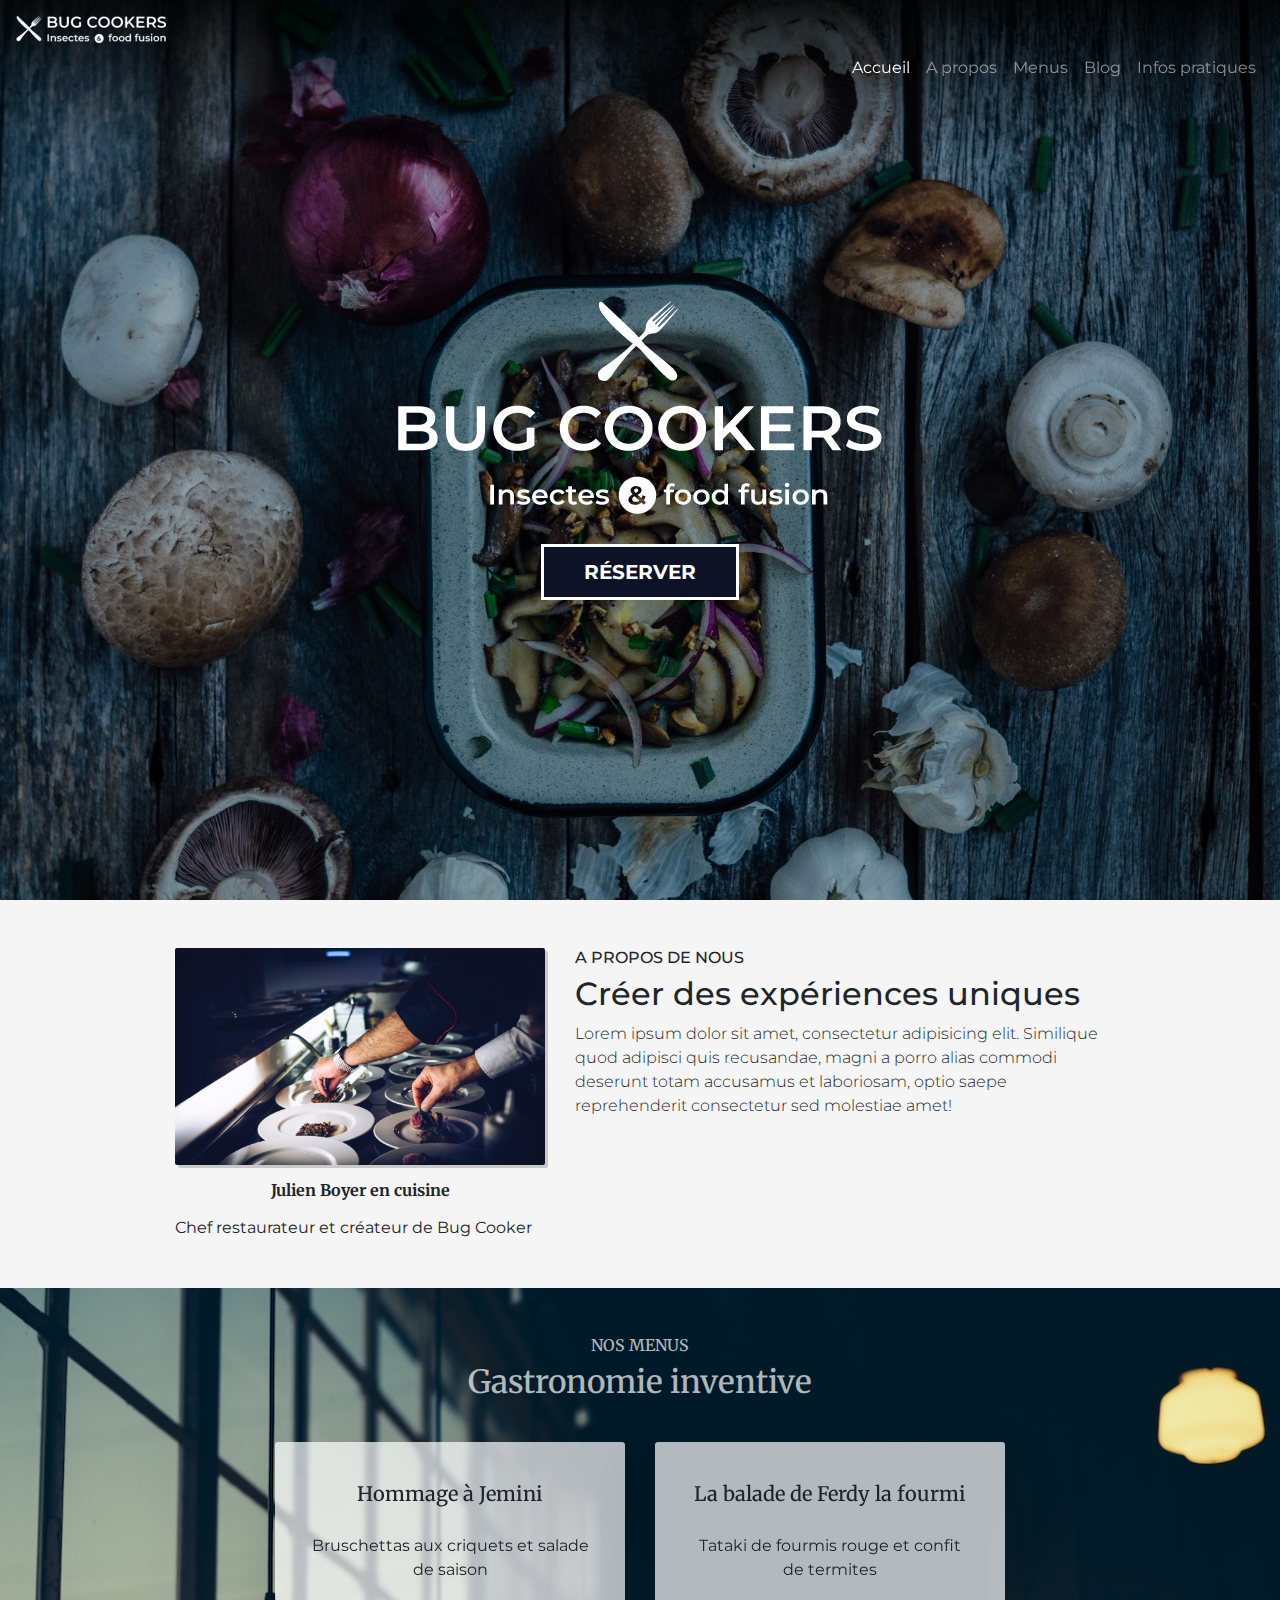
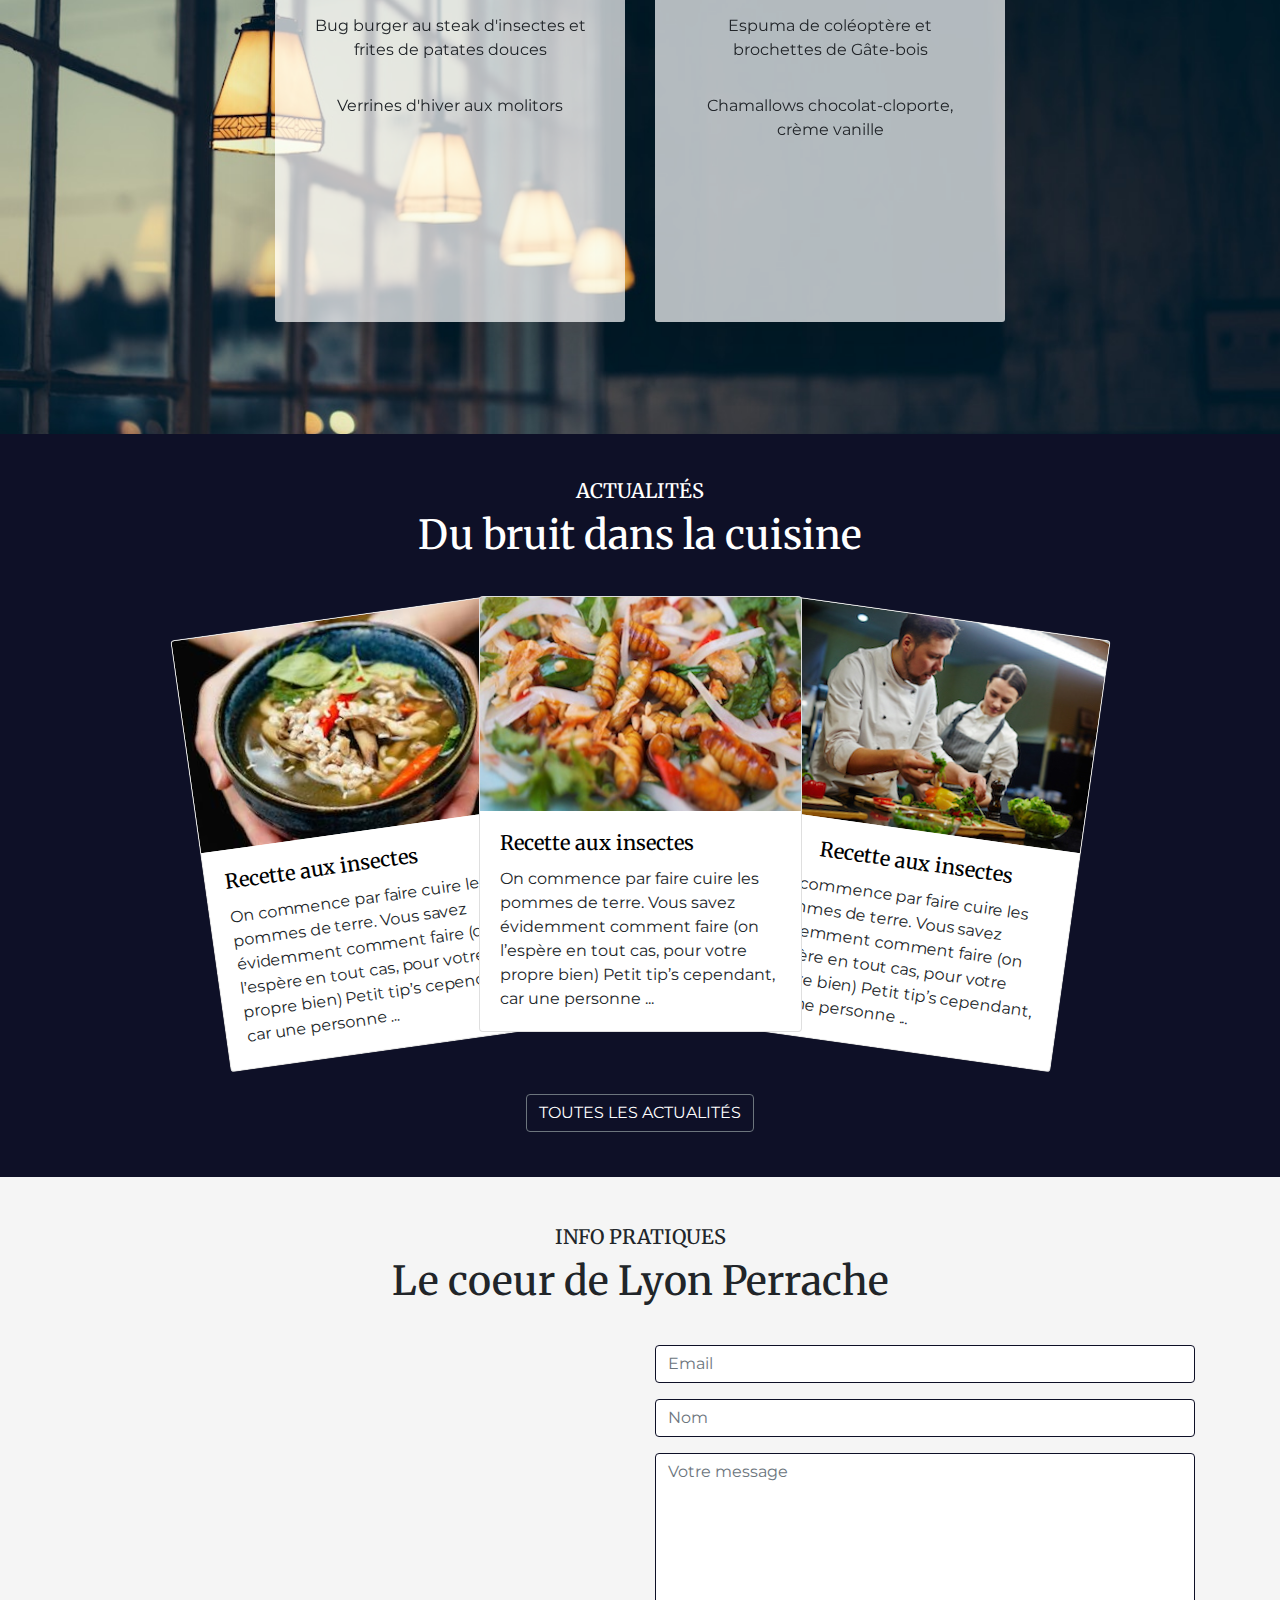
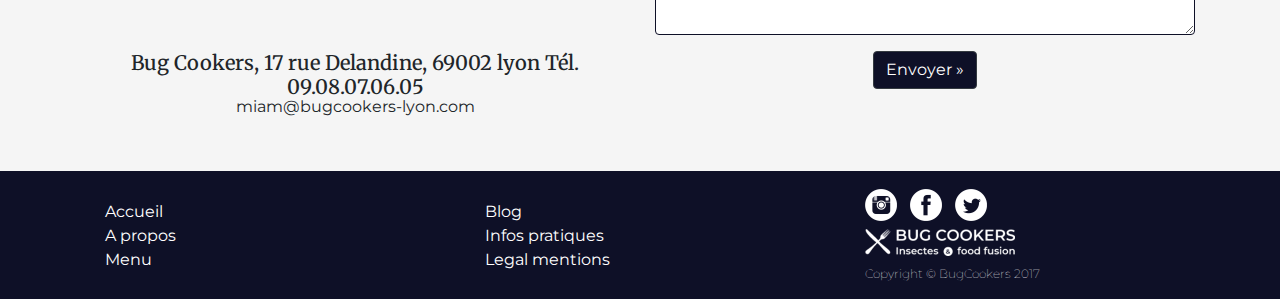
==== index.html @ 0900df23 "Merge branch 'master' of https://github.com/tifus69/projet_client_fictif1 into hakim" ====
<html lang="fr">

<head>
    <meta charset="UTF-8">
    <meta name="viewport" content="width=device-width, initial-scale=1.0">
    <meta http-equiv="X-UA-Compatible" content="ie=edge">
    <title>Bug Cookers</title>
    <!-- custom fonts -->
    <link href="https://fonts.googleapis.com/css?family=Merriweather" rel="stylesheet">
    <link href="https://fonts.googleapis.com/css?family=Montserrat" rel="stylesheet">
    <link href="http://code.ionicframework.com/ionicons/2.0.1/css/ionicons.min.css" rel="stylesheet">
    <!-- custom css -->
    <link rel="stylesheet" href="https://maxcdn.bootstrapcdn.com/bootstrap/4.0.0/css/bootstrap.min.css" integrity="sha384-Gn5384xqQ1aoWXA+058RXPxPg6fy4IWvTNh0E263XmFcJlSAwiGgFAW/dAiS6JXm"
        crossorigin="anonymous">
    <link rel="stylesheet" href="js/pg-calendar-master/dist/css/pignose.calendar.min.css" />
    <link rel="stylesheet" href="media-queries.css">
    <link rel="stylesheet" href="navbutton.css">
    <link rel="stylesheet" href="actu.css">
    <link rel="stylesheet" href="style_about-menus.css">
    <link rel="stylesheet" href="styles.css">
    <link rel="stylesheet" href="header.css">
</head>

<body data-spy="scroll">

    <!-- Navigation Bouton -->

    <div class="navbutton d-xl-none">
        
        <input type="checkbox" class="navbutton__checkbox" id="switchToMenu">

        <label for="switchToMenu" class="navbutton__button"><span class="navbutton__icon icon-open"><icon class="ion-navicon-round"></icon></span><span class="navbutton__icon icon-close"><icon class="ion-close-round"></icon></span></label>

        <div class="navbutton__background">&nbsp;</div>

        <nav class="navbutton__nav">
            <ul class="navbutton__list">
                <li class="navbutton__item"><a href="#entete" class="navbutton__link">Accueil</a></li>
                <li class="navbutton__item"><a href="#apropos" class="navbutton__link">A propos</a></li>
                <li class="navbutton__item"><a href="#menu" class="navbutton__link">Menus</a></li>
                <li class="navbutton__item"><a href="#blog" class="navbutton__link">Blog</a></li>
                <li class="navbutton__item"><a href="#infos" class="navbutton__link">Infos</br> Pratiques</a></li>
            </ul>
        </nav>

    </div>
    <!-- BOUTON QUI S'AFFICHE SI ON EST SUR MOBILE-->
    <nav class="navbar navbar-expand-md justify-content-between navbar-dark fixed-top d-none d-xl-block">

        <a class="navbar-brand pt-2" href="#">
            <img class="img-fluid" src="media/logoBugCookersNav.png" />
        </a>

        <button class="btn navbar-toggle navbar-toggler text-white" type="button" data-toggle="collapse" data-target="#navbarNav"
            aria-controls="navbarNav" aria-expanded="false" aria-label="Toggle navigation">
            <span class="navbar-toggler-icon"></span>
        </button>
        <!--NAV QUI S'AFFICHE SI ON EST SUR DESKTOP-->
        <div class="collapse navbar-collapse justify-content-end" id="navbarNav">
            <ul class="navbar-nav">
                <li class="nav-item">
                    <a class="nav-link js-scrollTo" href="#entete">Accueil</a>
                </li>
                <li class="nav-item">
                    <a class="nav-link js-scrollTo" href="#apropos">A propos</a>
                </li>
                <li class="nav-item">
                    <a class="nav-link js-scrollTo" href="#menudsktp">Menus</a>
                </li>
                <li class="nav-item">
                    <a class="nav-link js-scrollTo" href="#blog">Blog</a>
                </li>
                <li class="nav-item">
                    <a class="nav-link js-scrollTo" href="#infos">Infos pratiques</a>
                </li>
            </ul>
        </div>

    </nav>
    <header id="entete" class="container-fluid">
        <div class="couverture d-flex flex-column justify-content-between align-items-center">
            <div class="mb-auto mt-auto text-center">
                <div id="grandLogo">
                    <img class="img-fluid" src="media/logoBugCookersGrand.png" alt="Bug Cookers - Insectes et Food Fusion " />
                </div>
                <button type="button" data-toggle="modal" data-target="#reservationModale" class="btn btn-lg btn-dark" id="reserverBtn">Réserver</button>
            </div>
        </div>

    </header>

    <!-- Modal -->
    <div class="modal fade" id="reservationModale" tabindex="-1" role="dialog" aria-labelledby="exampleModalLabel" aria-hidden="true">
        <div class="modal-dialog modal-lg" role="document">
            <div id="slidesReservation" class="modal-content">
                <div class="modal-header">

                    <button type="button" class="close" data-dismiss="modal" aria-label="Close">
                        <span aria-hidden="true">&times;</span>
                    </button>
                </div>
                <div class="modal-body">
                    <form id="fReservation">
                        <ul class="nav nav-tabs nav-justified" id="onglets" role="tablist">
                            <li class="nav-item">
                                <a class="nav-link active" id="combien-tab" data-toggle="tab" href="#combien" role="tab" aria-controls="combien" aria-selected="true">Nombre</a>
                            </li>
                            <li class="nav-item">
                                <a class="nav-link" id="jour-tab" data-toggle="tab" href="#jour" role="tab" aria-controls="quand" aria-selected="false">Jour</a>
                            </li>
                            <li class="nav-item">
                                <a class="nav-link" id="heure-tab" data-toggle="tab" href="#heure" role="tab" aria-controls="quand" aria-selected="false">Heure</a>
                            </li>
                            <li class="nav-item">
                                <a class="nav-link" id="nom-tab" data-toggle="tab" href="#nom" role="tab" aria-controls="nom" aria-selected="false">Qui</a>
                            </li>
                        </ul>
                        <div class="tab-content" id="contenuTab">
                            <!-- TAB PANE COMBIEN ? -->
                            <div class="tab-pane fade show active" id="combien" role="tabpanel" aria-labelledby="combien-tab">
                                <h2 class="text-center mt-3 mb-3">Pour combien de personnes ?</h2>
                                <div class="d-flex justify-content-center">
                                    <div class="row d-flex carreCombien justify-content-between">
                                        <div class="col-4 d-flex justify-content-end mb-4">
                                            <button class="nav-link bg-dark text-white btn btn-lg pillsReservation" href="#">1</button>
                                        </div>
                                        <div class="col-4 d-flex justify-content-center mb-4">
                                            <button class="nav-link bg-dark text-white btn btn-lg pillsReservation" href="#">2</button>
                                        </div>
                                        <div class="col-4 d-flex justify-content-left mb-4">
                                            <button class="nav-link bg-dark text-white btn btn-lg pillsReservation" href="#">3</button>
                                        </div>
                                        <div class="col-4 d-flex justify-content-end mb-4">
                                            <button class="nav-link bg-dark text-white btn btn-lg pillsReservation" href="#">4</button>
                                        </div>
                                        <div class="col-4 d-flex justify-content-center mb-4">
                                            <button class="nav-link bg-dark text-white btn btn-lg pillsReservation" href="#">5</button>
                                        </div>
                                        <div class="col-4 d-flex justify-content-left mb-4">
                                            <button class="nav-link bg-dark text-white btn btn-lg pillsReservation" href="#">6</button>
                                        </div>
                                        <div class="col-4 d-flex justify-content-end mb-4">
                                            <button class="nav-link bg-dark text-white btn btn-lg pillsReservation" href="#">7</button>
                                        </div>
                                        <div class="col-4 d-flex justify-content-center mb-4">
                                            <button class="nav-link bg-dark text-white btn btn-lg pillsReservation" href="#">8</button>
                                        </div>
                                        <div class="col-4 d-flex justify-content-left mb-4">
                                            <button class="nav-link bg-dark text-white btn btn-lg pillsReservation" href="#">9</button>
                                        </div>
                                    </div>
                                </div>
                            </div>
                            <!-- TAB PANE QUAND ? -->
                            <div class="tab-pane fade" id="jour" role="tabpanel" aria-labelledby="jour-tab">
                                <h2 class="text-center mt-3">Pour quel jour ?</h2>
                                <div class="d-flex justify-content-center no-gutters" id="calendrier">
                                    <div data-date="12/03/2012" data-date-format="dd/mm/yyyy" class="choisirDate"></div>
                                </div>
                            </div>
                            <!-- TAB PANE QUELLE HEURE ? -->
                            <div class="tab-pane fade" id="heure" role="tabpanel" aria-labelledby="heure-tab">
                                <h2 class="text-center mt-3">Pour quelle heure ?</h2>
                                <h6 class="text-center">Midi</h6>
                                <div class="d-flex justify-content-center">
                                    <div class="row d-flex carreCombien justify-content-between">
                                        <div class="col-6 col-sm-3 d-flex mb-3">
                                            <button class="nav-link bg-dark text-white btn btn-lg pillsReservation" href="#">12h00</button>
                                        </div>
                                        <div class="col-6 col-sm-3 d-flex mb-3">
                                            <button class="nav-link bg-dark text-white btn btn-lg pillsReservation" href="#">12h30</button>
                                        </div>
                                        <div class="col-6 col-sm-3 d-flex mb-3">
                                            <button class="nav-link bg-dark text-white btn btn-lg pillsReservation" href="#">13h00</button>
                                        </div>
                                        <div class="col-6 col-sm-3 d-flex mb-3">
                                            <button class="nav-link bg-dark text-white btn btn-lg pillsReservation" href="#">13h30</button>
                                        </div>
                                    </div>
                                </div>
                                <h6>Soir</h6>
                                <div class="d-flex justify-content-between">
                                    <div class="row d-flex carreCombien justify-content-between">
                                        <div class="col-6 col-sm-3 d-flex justify-content-center mb-3">
                                            <button class="nav-link bg-dark text-white btn btn-lg pillsReservation" href="#">19h00</button>
                                        </div>
                                        <div class="col-6 col-sm-3 d-flex justify-content-center mb-3">
                                            <button class="nav-link bg-dark text-white btn btn-lg pillsReservation" href="#">19h30</button>
                                        </div>
                                        <div class="col-6 col-sm-3 d-flex justify-content-center mb-3">
                                            <button class="nav-link bg-dark text-white btn btn-lg pillsReservation" href="#">20h00</button>
                                        </div>
                                        <div class="col-6 col-sm-3 d-flex justify-content-center mb-3">
                                            <button class="nav-link bg-dark text-white btn btn-lg pillsReservation" href="#">20h30</button>
                                        </div>
                                    </div>
                                </div>

                            </div>
                            <!-- TAB PANE NOM ? -->
                            <div class="form-group tab-pane fade" id="nom" role="tabpanel" aria-labelledby="nom-tab">

                                <h2 class="text-center mt-5">A quel nom ?</h2>
                                <input type="text" class="form-control-lg" placeholder="Nom">
                                <input type="text" class="form-control-lg" placeholder="Adresse email">
                                <div class="custom-control custom-checkbox">
                                    <input type="checkbox" class="custom-control-input" id="checkNewsletter">
                                    <label class="custom-control-label" for="checkNewsletter">Je m'abonne à la newsletter</label>
                                </div>
                                <input type="text" class="form-control-lg" placeholder="N° de téléphone">
                                <button>Précédent</button>
                            </div>
                            <!-- TAB PANE RESUME ? -->
                            <div class="tab-pane fade">
                                <div>Réservation</div>
                                <div>Juien Foucher. Réservation pour 4 personnes, le vendredi 16 mars à 19h30</div>
                                <div>A très bientôt</div>
                                <button>Terminer</button>
                            </div>
                        </div>
                    </form>
                </div>
            </div>
        </div>

    </div>

    <section id="apropos" class="container-fluid">
        <div class="container apropos-container">

            <div class="row">
                <div class="col-sm-5 ">
                    <img class="featurette-image img-fluid mx-auto img_about" src="media/about-img.jpg" alt="Generic placeholder image ">
                    <h5 class="apropos-h5">Julien Boyer en cuisine</h5>
                    <p>Chef restaurateur et créateur de Bug Cooker</p>

                </div>
                <div class="col-sm-7 align-self-top ">
                    <h4 class="left apropos-h4">A PROPOS DE NOUS</h4>
                    <h2 class="left apropos-h2">Créer des expériences uniques</h2>
                    <p class="lead apropos-p">Lorem ipsum dolor sit amet, consectetur adipisicing elit. Similique quod adipisci quis recusandae, magni
                        a porro alias commodi deserunt totam accusamus et laboriosam, optio saepe reprehenderit consectetur
                        sed molestiae amet!</p>
                </div>
            </div>
        </div>
    </section>


    <!-- SECTION MENUS -->
    <!--POUR ECRANS TACTILES AVEC JQUERY -->
    <section id="menu" class="container-fluid">

        <div class="container menu-container d-lg-none menumob">
            <h4 class="menu-h4">NOS MENUS</h4>
            <h2 class="menu-h2">Gastronomie inventive</h2>
            <div class="row justify-content-center text-center">
                <div class="col-12 col-sm-6">
                    <div class="flippy menu-card-dsktp">
                        <div class="front card__side menu-card-dsktp--front">
                            <h5 class="card-title">Hommage à Jemini</h5>
                            <div class="card-body--front">
                                <p class="card-text ">Bruschettas aux criquets et salade de saison</p>
                                <div class="menu-icon">
                                    <icon class="ion-android-star-outline"></icon>
                                    <icon class="ion-android-star-outline"></icon>
                                    <icon class="ion-android-star-outline"></icon>
                                </div>
                                <p class="card-text ">Bug burger au steak d'insectes et frites de patates douces</p>
                                <div class="menu-icon">
                                    <icon class="ion-android-star-outline"></icon>
                                    <icon class="ion-android-star-outline"></icon>
                                    <icon class="ion-android-star-outline"></icon>
                                </div>
                                <p class="card-text ">Verrines d'hiver aux molitors </p>
                                <div class="call-action-button">
                                    PLUS&nbsp;
                                    <icone class="ion-arrow-right-c"></icone>
                                </div>
                            </div>
                        </div>
                        <div class="back card__side menu-card-dsktp--back">
                            <icon class="ion-close-circled"></icon>
                            <p class="presentation_menu">Julien vous emmène dans son enfance, les courses dans les herbes hautes en culotte courte, les
                                criquets volants de part et d'autre. Vous entendez l'été à travers ses déclarations de saveurs
                                subtiles.
                            </p>
                            <p class="condition-menu">Uniquement le midi</p>
                            <div class="menu-prix-dsktp">
                                <icon class="ion-ios-more-outline"></icon> 59&euro;
                                <icon class="ion-ios-more-outline"></icon>
                            </div>
                            <button type="button" data-toggle="modal" data-target="#reservationModale" class="btn btn-lg btn-dark   ">Réserver</button>

                        </div>
                    </div>
                </div>
                <div class="col-12 col-sm-6">
                    <div class="flippy menu-card-dsktp">
                        <div class="front card__side menu-card-dsktp--front">
                            <h5 class="card-title">La balade de Ferdy la fourmi</h5>
                            <div class="card-body--front">
                                <p class="card-text ">Tataki de fourmis rouge et confit de termites</p>
                                <div class="menu-icon">
                                    <icon class="ion-android-star-outline"></icon>
                                    <icon class="ion-android-star-outline"></icon>
                                    <icon class="ion-android-star-outline"></icon>
                                </div>
                                <p class="card-text ">Espuma de coléoptère et brochettes de Gâte-bois</p>
                                <div class="menu-icon">
                                    <icon class="ion-android-star-outline"></icon>
                                    <icon class="ion-android-star-outline"></icon>
                                    <icon class="ion-android-star-outline"></icon>
                                </div>
                                <p class="card-text ">Chamallows chocolat-cloporte, crème vanille</p>
                                <div class="call-action-button">
                                    PLUS&nbsp;
                                    <icone class="ion-arrow-right-c"></icone>
                                </div>
                            </div>
                        </div>
                        <div class="back card__side menu-card-dsktp--back p-back2">
                            <icon class="ion-close-circled"></icon>
                            <p class="presentation_menu">Rencontrer, échanger, partager. Telle est la volonté du chef qui s'inspire du vivant pour vous
                                transmettre ses valeurs. Voici les fourmis pour vous ouvrir sur le monde.</p>
                            <p class="condition-menu">Proposé le soir</p>
                            <div class="menu-prix-dsktp">
                                <icon class="ion-ios-more-outline"></icon> 89&euro;
                                <icon class="ion-ios-more-outline"></icon>
                            </div>
                            <button type="button" data-toggle="modal" data-target="#reservationModale" class="btn btn-lg btn-dark">Réserver</button>
                        </div>
                    </div>
                </div>
            </div>
        </div>

        <!-- POUR ORDI BUREAU AVEC CSS -->

        <div id="menudsktp" class="container menu-container d-none d-lg-block">
            <h4 class="menu-h4">NOS MENUS</h4>
            <h2 class="menu-h2">Gastronomie inventive</h2>
            <div class="row justify-content-md-center text-center">
                <div class="col-md-6 col-lg-4">
                    <div class="menu-card-dsktp">
                        <div class="card__side menu-card-dsktp--front css-front">
                            <h5 class="card-title">Hommage à Jemini</h5>
                            <div class="card-body--front">
                                <p class="card-text ">Bruschettas aux criquets et salade de saison</p>
                                <div class="menu-icon">
                                    <icon class="ion-android-star-outline"></icon>
                                    <icon class="ion-android-star-outline"></icon>
                                    <icon class="ion-android-star-outline"></icon>
                                </div>
                                <p class="card-text ">Bug burger au steak d'insectes et frites de patates douces</p>
                                <div class="menu-icon">
                                    <icon class="ion-android-star-outline"></icon>
                                    <icon class="ion-android-star-outline"></icon>
                                    <icon class="ion-android-star-outline"></icon>
                                </div>
                                <p class="card-text ">Verrines d'hiver aux molitors </p>
                            </div>
                        </div>
                        <div class="card__side menu-card-dsktp--back css-back">
                            <p class="presentation_menu">Julien vous emmène dans son enfance, les courses dans les herbes hautes en culotte courte, les
                                criquets volants de part et d'autre. Vous entendez l'été à travers ses déclarations de saveurs
                                subtiles.
                            </p>
                            <p class="condition-menu">Uniquement le midi</p>
                            <div class="menu-prix-dsktp">
                                <icon class="ion-ios-more-outline"></icon> 59&euro;
                                <icon class="ion-ios-more-outline"></icon>
                            </div>
                            <button type="button" data-toggle="modal" data-target="#reservationModale" class="btn btn-lg btn-dark">Réserver</button>
                        </div>
                    </div>
                </div>
                <div class="col-md-6 col-lg-4">
                    <div class="menu-card-dsktp">
                        <div class="card__side menu-card-dsktp--front css-front">
                            <h5 class="card-title">La balade de Ferdy la fourmi</h5>
                            <div class="card-body--front">
                                <p class="card-text ">Tataki de fourmis rouge et confit de termites</p>
                                <div class="menu-icon">
                                    <icon class="ion-android-star-outline"></icon>
                                    <icon class="ion-android-star-outline"></icon>
                                    <icon class="ion-android-star-outline"></icon>
                                </div>
                                <p class="card-text ">Espuma de coléoptère et brochettes de Gâte-bois</p>
                                <div class="menu-icon">
                                    <icon class="ion-android-star-outline"></icon>
                                    <icon class="ion-android-star-outline"></icon>
                                    <icon class="ion-android-star-outline"></icon>
                                </div>
                                <p class="card-text ">Chamallows chocolat-cloporte, crème vanille</p>
                            </div>
                        </div>
                        <div class="card__side menu-card-dsktp--back css-back">
                            <p class="presentation_menu">Rencontrer, échanger, partager. Telle est la volonté du chef qui s'inspire du vivant pour vous
                                transmettre ses valeurs. Voici les fourmis pour vous ouvrir sur le monde.</p>
                            <p class="condition-menu">Proposé le soir</p>
                            <div class="menu-prix-dsktp">
                                <icon class="ion-ios-more-outline"></icon> 89&euro;
                                <icon class="ion-ios-more-outline"></icon>
                            </div>
                            <button type="button" data-toggle="modal" data-target="#reservationModale" class="btn btn-lg btn-dark">Réserver</button>
                        </div>
                    </div>
                </div>
            </div>
        </div>

    </section>

    <!-- ===== Section blog ===== -->

    <section id="blog">

        <div class="container ">
            <h5>ACTUALITÉS</h5>
            <h1>Du bruit dans la cuisine</h1>
            <div class="row mt-4 justify-content-md-center">

                <div class="col-md-4">
                    <!-- == Cards == -->
                    <!-- card left -->
                    <div class="card cardleft" data-toggle="modal" data-target="#exampleModal">
                        <img class="card-img-top " src="media/lao-cafe-56.jpg " alt="Card image cap ">
                        <div class="card-body ">
                            <h5 class="card-title left">Recette aux insectes</h5>


                            <p class="card-text ">On commence par faire cuire les pommes de terre. Vous savez évidemment comment faire (on l’espère
                                en tout cas, pour votre propre bien) Petit tip’s cependant, car une personne ...</p>
                        </div>
                    </div>
                </div>

                <!-- card center -->
                <div class="col-md-4 ">
                    <div class="card cardcenter" data-toggle="modal" data-target="#exampleModal1 ">
                        <img class="card-img-top " src="media/insectes-comestibles.jpg " alt="Card image cap ">
                        <div class="card-body ">
                            <h5 class="card-title left ">Recette aux insectes</h5>

                            <p class="card-text ">On commence par faire cuire les pommes de terre. Vous savez évidemment comment faire (on l’espère
                                en tout cas, pour votre propre bien) Petit tip’s cependant, car une personne ...</p>
                        </div>
                    </div>
                </div>

                <!-- card right -->
                <div class="col-md-4 ">
                    <div class="card cardright" data-toggle="modal" data-target="#exampleModal2">
                        <img class="card-img-top " src="media/cuisinierJulienBoyer.jpg " alt="Card image cap ">
                        <div class="card-body ">
                            <h5 class="card-title">Recette aux insectes</h5>

                            <p class="card-text ">On commence par faire cuire les pommes de terre. Vous savez évidemment comment faire (on l’espère
                                en tout cas, pour votre propre bien) Petit tip’s cependant, car une personne ...</p>
                        </div>
                    </div>
                </div>
            </div>
            <!-- == Modals == -->
            <!-- Modal card left-->
            <div class="modal fade" id="exampleModal" tabindex="-1" role="dialog" aria-labelledby="exampleModalLabel" aria-hidden="true">
                <div class="modal-dialog modal-lg modal-dialog-centered" role="document">
                    <div class="modal-content">
                        <div class="modal-header">
                            <h5 class="modal-title" id="exampleModalLabel">Modal title</h5>
                            <button type="button" class="close" data-dismiss="modal" aria-label="Close">
                                <span aria-hidden="true">&times;</span>
                            </button>
                        </div>
                        <div class="modal-body">

                            <div class="row">
                                <div class="col-12 col-lg-5 ">
                                    <img class="featurette-image img-fluid mx-auto img_about" src="media/lao-cafe-56.jpg " alt="Generic placeholder image ">

                                </div>
                                <div class="col-12 col-lg-7 align-self-top ">
                                    <h4 class="left apropos-h4">Recette d'insectes</h4>
                                    <h2 class="left apropos-h2">Écrasé de pomme de terre aux molitors</h2>
                                    <p class="lead apropos-p">16 Mars 2018 - La rédaction</p>
                                </div>
                            </div>
                            <div class="row mt-4">
                                <div class="col-12 col-lg-4">
                                    <div class="recipies left">
                                        <p>LES INGRÉDIENTS (POUR 4)</p>
                                        <ul>
                                            <li>750 g de pomme de terre</li>
                                            <li>150 ml de lait</li>
                                            <li>50 ml de crème entière liquide</li>
                                            <li>25 g de beurre</li>
                                            <li>Du persil frais</li>
                                            <li>Une petite gousse d’ail</li>
                                            <li>Une cuillère à soupe d’huile d’olive</li>
                                            <li>sel poivre</li>
                                            <li>un crayon OCNI au basilic</li>
                                        </ul>
                                        <div class="svg text-center">
                                            <img src="media/interligne.svg " alt="interligne icon" width="50px" height "50px">
                                        </div>
                                    </div>

                                </div>
                                <div class="col-12 col-lg-8">
                                    <p class="intro">
                                        On commence par faire cuire les pommes de terre. Vous savez évidemment comment faire (on l’espère en tout cas, pour votre
                                        propre bien) Petit tip’s cependant, car une personne avertie en vaut deux : n’hésitez
                                        pas à couper vos pommes de terre en petits cubes, afin de booster la cuisson.
                                    </p>
                                    <p>
                                        Pendant ce temps faites revenir, à feux doux, vos molitors dans un filet d’huile d’olive, la gousse d’ail écrasée, le persil
                                        coupé en morceaux ainsi que 3-4 écorces de l’OCNI goût basilic. Après 4-6 minutes,
                                        réservez.
                                    </p>
                                    <p>
                                        Une fois cuites, écrasez vos pommes de terre avec un presse purée ou une fourchette. Puis ajoutez le lait et la crème préalablement
                                        chauffé ainsi que le beurre, le sel/poivre et des épices OCNI basilic, à votre goût.
                                    </p>
                                    <p>
                                        Au dernier moment, lorsque vous êtes prêt à passer à table, ajoutez vos molitors à l’écrasé de pommes de terre. Vous allez
                                        voir, le croquant des insectes se marie parfaitement au fondant de l’écrasé.
                                    </p>
                                    <p>
                                        Nous, on l’a servi avec une poêlée de légumes de saison. Vous pouvez aussi le servir avec une poêlée de champignons ou des
                                        tranches d’aubergine panées.
                                    </p>
                                    <p>
                                        Et si vous voulez davantage de recettes d’insectes délicieuses et savoureuses, vous pouvez aller consulter nos autres articles.
                                    </p>

                                </div>
                            </div>




                        </div>
                        <div class="modal-footer">
                            <button type="button" class="btn btn-dark" data-dismiss="modal">Close</button>
                        </div>
                    </div>
                </div>
            </div>
            <!-- Modal card center-->
            <div class="modal fade " id="exampleModal1 " tabindex="-1 " role="dialog " aria-labelledby="exampleModalLabel1" aria-hidden="true ">
                <div class="modal-dialog modal-lg modal-dialog-centered" role="document ">
                    <div class="modal-content ">
                        <div class="modal-header ">
                            <h5 class="modal-title" id="exampleModalLabel1">Modal title</h5>
                            <button type="button" class="close" data-dismiss="modal" aria-label="Close">
                                <span aria-hidden="true ">&times;</span>
                            </button>
                        </div>
                        <div class="modal-body ">

                            <div class="row">
                                <div class="col-12 col-lg-5 ">
                                    <img class="featurette-image img-fluid mx-auto img_about" src="media/insectes-comestibles.jpg" alt="Generic placeholder image ">

                                </div>
                                <div class="col-12 col-lg-7 align-self-top ">
                                    <h4 class="left apropos-h4">Recette d'insectes</h4>
                                    <h2 class="left apropos-h2">Écrasé de pomme de terre aux molitors</h2>
                                    <p class="lead apropos-p">16 Mars 2018 - La rédaction</p>
                                </div>
                            </div>
                            <div class="row mt-4">
                                <div class="col-12 col-lg-4">
                                    <div class="recipies left">
                                        <p>LES INGRÉDIENTS (POUR 4)</p>
                                        <ul>
                                            <li>750 g de pomme de terre</li>
                                            <li>150 ml de lait</li>
                                            <li>50 ml de crème entière liquide</li>
                                            <li>25 g de beurre</li>
                                            <li>Du persil frais</li>
                                            <li>Une petite gousse d’ail</li>
                                            <li>Une cuillère à soupe d’huile d’olive</li>
                                            <li>sel poivre</li>
                                            <li>un crayon OCNI au basilic</li>
                                        </ul>
                                        <div class="svg text-center">
                                            <img src="media/interligne.svg " alt="interligne icon" width="50px" height "50px">
                                        </div>
                                    </div>

                                </div>
                                <div class="col-12 col-lg-8">
                                    <p class="intro">
                                        On commence par faire cuire les pommes de terre. Vous savez évidemment comment faire (on l’espère en tout cas, pour votre
                                        propre bien) Petit tip’s cependant, car une personne avertie en vaut deux : n’hésitez
                                        pas à couper vos pommes de terre en petits cubes, afin de booster la cuisson.
                                    </p>
                                    <p>
                                        Pendant ce temps faites revenir, à feux doux, vos molitors dans un filet d’huile d’olive, la gousse d’ail écrasée, le persil
                                        coupé en morceaux ainsi que 3-4 écorces de l’OCNI goût basilic. Après 4-6 minutes,
                                        réservez.
                                    </p>
                                    <p>
                                        Une fois cuites, écrasez vos pommes de terre avec un presse purée ou une fourchette. Puis ajoutez le lait et la crème préalablement
                                        chauffé ainsi que le beurre, le sel/poivre et des épices OCNI basilic, à votre goût.
                                    </p>
                                    <p>
                                        Au dernier moment, lorsque vous êtes prêt à passer à table, ajoutez vos molitors à l’écrasé de pommes de terre. Vous allez
                                        voir, le croquant des insectes se marie parfaitement au fondant de l’écrasé.
                                    </p>
                                    <p>
                                        Nous, on l’a servi avec une poêlée de légumes de saison. Vous pouvez aussi le servir avec une poêlée de champignons ou des
                                        tranches d’aubergine panées.
                                    </p>
                                    <p>
                                        Et si vous voulez davantage de recettes d’insectes délicieuses et savoureuses, vous pouvez aller consulter nos autres articles.
                                    </p>

                                </div>
                            </div>



                        </div>
                        <div class="modal-footer ">
                            <button type="button " class="btn btn-dark " data-dismiss="modal">Close</button>
                        </div>
                    </div>
                </div>
            </div>
            <!-- Modal card right-->
            <div class="modal fade" id="exampleModal2" tabindex="-1 " role="dialog " aria-labelledby="exampleModalLabel2" aria-hidden="true ">
                <div class="modal-dialog modal-lg modal-dialog-centered" role="document ">
                    <div class="modal-content ">
                        <div class="modal-header">
                            <h5 class="modal-title" id="exampleModalLabel2">Modal title</h5>
                            <button type="button" class="close" data-dismiss="modal" aria-label="Close">
                                <span aria-hidden="true ">&times;</span>
                            </button>
                        </div>
                        <div class="modal-body ">

                            <div class="row">
                                <div class="col-12 col-lg-5 ">
                                    <img class="featurette-image img-fluid mx-auto img_about" src="media/cuisinierJulienBoyer.jpg " alt="Generic placeholder image ">

                                </div>
                                <div class="col-12 col-lg-7 align-self-top ">
                                    <h4 class="left apropos-h4">Recette d'insectes</h4>
                                    <h2 class="left apropos-h2">Écrasé de pomme de terre aux molitors</h2>
                                    <p class="lead apropos-p">16 Mars 2018 - La rédaction</p>
                                </div>
                            </div>
                            <div class="row mt-4">
                                <div class="col-12 col-lg-4">
                                    <div class="recipies left">
                                        <p>LES INGRÉDIENTS (POUR 4)</p>
                                        <ul>
                                            <li>750 g de pomme de terre</li>
                                            <li>150 ml de lait</li>
                                            <li>50 ml de crème entière liquide</li>
                                            <li>25 g de beurre</li>
                                            <li>Du persil frais</li>
                                            <li>Une petite gousse d’ail</li>
                                            <li>Une cuillère à soupe d’huile d’olive</li>
                                            <li>sel poivre</li>
                                            <li>un crayon OCNI au basilic</li>
                                        </ul>
                                        <div class="svg text-center">
                                            <img src="media/interligne.svg " alt="interligne icon" width="50px" height "50px">
                                        </div>
                                    </div>

                                </div>
                                <div class="col-12 col-lg-8">
                                    <p class="intro">
                                        On commence par faire cuire les pommes de terre. Vous savez évidemment comment faire (on l’espère en tout cas, pour votre
                                        propre bien) Petit tip’s cependant, car une personne avertie en vaut deux : n’hésitez
                                        pas à couper vos pommes de terre en petits cubes, afin de booster la cuisson.
                                    </p>
                                    <p>
                                        Pendant ce temps faites revenir, à feux doux, vos molitors dans un filet d’huile d’olive, la gousse d’ail écrasée, le persil
                                        coupé en morceaux ainsi que 3-4 écorces de l’OCNI goût basilic. Après 4-6 minutes,
                                        réservez.
                                    </p>
                                    <p>
                                        Une fois cuites, écrasez vos pommes de terre avec un presse purée ou une fourchette. Puis ajoutez le lait et la crème préalablement
                                        chauffé ainsi que le beurre, le sel/poivre et des épices OCNI basilic, à votre goût.
                                    </p>
                                    <p>
                                        Au dernier moment, lorsque vous êtes prêt à passer à table, ajoutez vos molitors à l’écrasé de pommes de terre. Vous allez
                                        voir, le croquant des insectes se marie parfaitement au fondant de l’écrasé.
                                    </p>
                                    <p>
                                        Nous, on l’a servi avec une poêlée de légumes de saison. Vous pouvez aussi le servir avec une poêlée de champignons ou des
                                        tranches d’aubergine panées.
                                    </p>
                                    <p>
                                        Et si vous voulez davantage de recettes d’insectes délicieuses et savoureuses, vous pouvez aller consulter nos autres articles.
                                    </p>

                                </div>
                            </div>

                        </div>
                        <div class="modal-footer ">
                            <button type="button" class="btn btn-dark " data-dismiss="modal">Close</button>
                        </div>
                    </div>
                </div>
            </div>
            <div class="mt-5 text-center">
                <button type="button " class="btn btn-outline-secondary ">TOUTES LES ACTUALITÉS</button>
            </div>
        </div>

    </section>


    <section id="infos">

        <div class="container ">
            <div class="pt-5 pb-5 content">
                <h5>INFO PRATIQUES</h5>
                <h1>Le coeur de Lyon Perrache</h1>
                <div class="row mt-4">
                    <div class="col-12 col-md-6 mt-3">

                        <iframe src="https://snazzymaps.com/embed/55673" width="100%" height="290px" style="border:none;"></iframe>

                        <div class="mt-3">
                            <h5>Bug Cookers, 17 rue Delandine, 69002 lyon Tél. 09.08.07.06.05</h5>
                            <p class="text-center">miam@bugcookers-lyon.com</p>
                        </div>
                    </div>
                    <div class="col-12 col-md-6 mt-3">
                        <form>
                            <div class="form-group ">
                                <input type="email" name="email" class="form-control" id="exampleInputEmail" placeholder="Email">
                            </div>
                            <div class="form-group">
                                <input type="text" name="name" class="form-control" id="exampleInputText" placeholder="Nom">
                            </div>
                            <div class="form-group">
                                <textarea class="form-control" name="message" id="exampleTextarea" placeholder="Votre message" rows="7"></textarea>
                            </div>
                            <div class="text-center">
                                <button type="submit" name="contact_submit" class="btn btn-dark">Envoyer &raquo;</button>
                            </div>
                        </form>
                    </div>
                </div>
            </div>
        </div>

    </section>

    <section id="contact ">


    </section>


    <footer>

        <footer class="container">
            <!-- <div class=" container-content "> -->
            <div class="row justify-content-center ">
                <div class="col-md-4 align-self-center ">
                    <ul class="list-unstyled ">
                        <li>
                            <a href="#entete">Accueil</a>
                        </li>
                        <li>
                            <a href="#apropos">A propos</a>
                        </li>
                        <li>
                            <a href="#menudsktp">Menu</a>
                        </li>
                    </ul>
                </div>
                <div class="col-md-4 align-self-center ">
                    <ul class="list-unstyled ">
                        <li>
                            <a href="#blog">Blog</a>
                        </li>
                        <li>
                            <a href="#infos ">Infos pratiques</a>
                        </li>
                        <li>
                            <a href="#">Legal mentions</a>
                        </li>
                    </ul>
                </div>
                <div class="col-md-4 align-self-center ">
                    <ul class="list-unstyled ">

                        <li>
                            <a href="">
                                <img src="media/instagram.png " alt="instagram logo">
                            </a>
                            <a href="">
                                <img class="social" src="media/facebook.png " alt="facebook logo">
                            </a>
                            <a href="">
                                <img class="social" src="media/twitter.png " alt="twitter logo">
                            </a>
                        </li>
                        <li>
                            <a href="">
                                <img class="mt-2 logoFooter" src="media/logoBugCookersNav.png " alt="company logo">
                            </a>
                        </li>
                        <li>
                            <p>Copyright &copy; BugCookers 2017</p>
                        </li>
                    </ul>
                </div>
            </div>
            <!-- </div> -->
        </footer>
    </footer>

    <script src="https://ajax.googleapis.com/ajax/libs/jquery/3.3.1/jquery.min.js "></script>
    <script src="https://cdnjs.cloudflare.com/ajax/libs/popper.js/1.12.9/umd/popper.min.js " integrity="sha384-ApNbgh9B+Y1QKtv3Rn7W3mgPxhU9K/ScQsAP7hUibX39j7fakFPskvXusvfa0b4Q "
        crossorigin="anonymous "></script>
    <script src="https://maxcdn.bootstrapcdn.com/bootstrap/4.0.0/js/bootstrap.min.js " integrity="sha384-JZR6Spejh4U02d8jOt6vLEHfe/JQGiRRSQQxSfFWpi1MquVdAyjUar5+76PVCmYl "
        crossorigin="anonymous "></script>

    <script src="jquery.flip.min.js "></script>
    <script src="jquery.paroller.min.js"></script>
    <script src="essai.js "></script>
    <script src="script.js "></script>
    <script src="index.js"></script>
    <script src="js/pg-calendar-master/dist/js/pignose.calendar.full.js"></script>
    <script src="js/script.js"></script>


</body>

</html>
---- js/pg-calendar-master/dist/css/pignose.calendar.min.css ----
@font-face{font-family:pignose-calendar-icon;src:url(../fonts/pignose.calendar.eot?gpa4vl);src:url(../fonts/pignose.calendar.eot?gpa4vl#iefix) format('embedded-opentype'),url(../fonts/pignose.calendar.ttf?gpa4vl) format('truetype'),url(../fonts/pignose.calendar.woff?gpa4vl) format('woff'),url(../fonts/pignose.calendar.svg?gpa4vl#pignose.calendar) format('svg');font-weight:400;font-style:normal}.pignose-calendar .icon-arrow-left,.pignose-calendar .icon-arrow-right{font-family:pignose-calendar-icon!important;speak:none;font-style:normal;font-weight:400;font-variant:normal;text-transform:none;line-height:1}.pignose-calendar .icon-arrow-left:before{content:'\e90b'}.pignose-calendar .icon-arrow-right:before{content:'\e90a'}.pignose-calendar-wrapper{display:none;position:fixed;width:80%;max-width:360px;top:50%;left:50%;border-radius:2px;z-index:50001;overflow:hidden;box-shadow:0 4px 16px #000;transform:translate3d(0,160px,0);opacity:0;transition:opacity .3s ease,transform .5s ease-out}.pignose-calendar-wrapper.pignose-calendar-wrapper-active{opacity:1;transform:translate3d(0,0,0)}.pignose-calendar-wrapper .pignose-calendar{max-width:auto;width:100%;border:none}.pignose-calendar-wrapper .pignose-calendar .pignose-calendar-button-group{border-top:1px solid #e2e2e2;overflow:hidden}.pignose-calendar-wrapper .pignose-calendar .pignose-calendar-button-group .pignose-calendar-button{width:50%;display:block;float:left;height:3.2em;text-align:center;line-height:3.2em;color:#333;font-weight:600;text-decoration:none;transition:background-color .3s ease;box-sizing:border-box}.pignose-calendar-wrapper .pignose-calendar .pignose-calendar-button-group .pignose-calendar-button:hover{background-color:#efefef}.pignose-calendar-wrapper .pignose-calendar .pignose-calendar-button-group .pignose-calendar-button-apply{color:#fff;background-color:#2fabb7}.pignose-calendar-wrapper .pignose-calendar .pignose-calendar-button-group .pignose-calendar-button-apply:hover{background-color:#49c4d0}.pignose-calendar-wrapper-overlay{background-color:#000;opacity:0;transition:opacity .3s ease;position:fixed;top:0;left:0;right:0;bottom:0;width:100%;height:100%;z-index:50000}.pignose-calendar-wrapper-overlay.pignose-calendar-wrapper-overlay-active{opacity:.7}.pignose-calendar{width:80%;max-width:360px;background-color:#fff;border:1px solid #d8d8d8;font-size:100%;margin:0 auto;box-shadow:0 3px 8px rgba(0,0,0,.25)}.pignose-calendar .pignose-calendar-top{padding:2.6em 0;background-color:#fafafa;border-bottom:1px solid #e2e2e2;box-shadow:0 3px 8px rgba(0,0,0,.125);position:relative;overflow:hidden}.pignose-calendar .pignose-calendar-top .pignose-calendar-top-date{position:absolute;top:0;left:0;width:100%;height:100%;padding:1.8em 0;text-align:center;text-transform:uppercase;box-sizing:border-box}.pignose-calendar .pignose-calendar-top .pignose-calendar-top-month,.pignose-calendar .pignose-calendar-top .pignose-calendar-top-year{display:block;text-align:center}.pignose-calendar .pignose-calendar-top .pignose-calendar-top-year{font-size:115%;color:rgba(0,0,0,.5)}.pignose-calendar .pignose-calendar-top .pignose-calendar-top-month{margin-bottom:.4em;font-size:130%;font-weight:600}.pignose-calendar .pignose-calendar-top .pignose-calendar-top-nav{display:inline-block;width:1.6em;height:1.6em;position:relative;z-index:5;text-decoration:none}.pignose-calendar .pignose-calendar-top .pignose-calendar-top-nav .pignose-calendar-top-value{display:inline-block;color:#777;font-size:115%;font-weight:600;vertical-align:middle;margin-top:-10px}.pignose-calendar .pignose-calendar-top .pignose-calendar-top-nav .pignose-calendar-top-icon{color:#555;font-size:160%}.pignose-calendar .pignose-calendar-top .pignose-calendar-top-nav.pignose-calendar-top-prev{float:left;margin-left:1.6em}.pignose-calendar .pignose-calendar-top .pignose-calendar-top-nav.pignose-calendar-top-prev .pignose-calendar-top-value{margin-left:.2em}.pignose-calendar .pignose-calendar-top .pignose-calendar-top-nav.pignose-calendar-top-next{float:right;margin-right:1.6em}.pignose-calendar .pignose-calendar-top .pignose-calendar-top-nav.pignose-calendar-top-next .pignose-calendar-top-value{margin-right:.2em}.pignose-calendar .pignose-calendar-header{padding:0 1.2em;margin-top:1.2em;font-weight:600;overflow:hidden}.pignose-calendar .pignose-calendar-header .pignose-calendar-week{float:left;width:14.28%;height:2.8em;text-align:center;line-height:2.8em;box-sizing:border-box}.pignose-calendar .pignose-calendar-header .pignose-calendar-week.pignose-calendar-week-sat,.pignose-calendar .pignose-calendar-header .pignose-calendar-week.pignose-calendar-week-sun{color:#fa4832}.pignose-calendar .pignose-calendar-header .pignose-calendar-week:last-child{width:14.32%}.pignose-calendar .pignose-calendar-body{padding:1.2em}.pignose-calendar .pignose-calendar-body .pignose-calendar-row{overflow:hidden}.pignose-calendar .pignose-calendar-unit{float:left;display:block;height:3.8em;width:14.28%;text-align:center;line-height:2.8em;box-sizing:border-box}.pignose-calendar .pignose-calendar-unit:last-child{width:14.32%}.pignose-calendar .pignose-calendar-unit .pignose-calendar-button-schedule-container{line-height:.5em}.pignose-calendar .pignose-calendar-unit .pignose-calendar-button-schedule-container .pignose-calendar-button-schedule-pin{display:inline-block;background-color:#777;width:.5em;height:.5em;border-radius:50%;margin-right:.2em}.pignose-calendar .pignose-calendar-unit .pignose-calendar-button-schedule-container .pignose-calendar-button-schedule-pin:last-child{margin-right:0}.pignose-calendar .pignose-calendar-unit a{display:inline-block;width:2.4em;height:2.4em;border-radius:50%;color:#49c4d0;line-height:2.4em;text-align:center;text-decoration:none;transition:background-color .3s ease,color .3s ease}.pignose-calendar .pignose-calendar-unit a:active{background-color:#d8d8d8}.pignose-calendar .pignose-calendar-unit.pignose-calendar-unit-disabled a{opacity:.5;background-color:#efefef}.pignose-calendar .pignose-calendar-unit.pignose-calendar-unit-active a{background-color:#2fabb7;color:#fff;font-weight:600;box-shadow:0 1px 3px rgba(0,0,0,.5)}.pignose-calendar .pignose-calendar-unit.pignose-calendar-unit-active.pignose-calendar-unit-sat a,.pignose-calendar .pignose-calendar-unit.pignose-calendar-unit-active.pignose-calendar-unit-sun a{color:#fff}.pignose-calendar .pignose-calendar-unit.pignose-calendar-unit-range a{background-color:#efefef;border-radius:0;width:100%}.pignose-calendar .pignose-calendar-unit.pignose-calendar-unit-range.pignose-calendar-unit-disabled a{color:#b2b9bb;background-color:#e1e1e1}.pignose-calendar .pignose-calendar-unit.pignose-calendar-unit-range.pignose-calendar-unit-range-first a{border-top-left-radius:1.2em;border-bottom-left-radius:1.2em}.pignose-calendar .pignose-calendar-unit.pignose-calendar-unit-range.pignose-calendar-unit-range-last a{border-top-right-radius:1.2em;border-bottom-right-radius:1.2em}.pignose-calendar .pignose-calendar-unit.pignose-calendar-unit-sat a,.pignose-calendar .pignose-calendar-unit.pignose-calendar-unit-sun a{color:#fa4832}.pignose-calendar.pignose-calendar-default .pignose-calendar-body .pignose-calendar-row .pignose-calendar-unit.pignose-calendar-unit-toggle-active a{color:#ccc!important}.pignose-calendar.pignose-calendar-default.pignose-calendar-reverse .pignose-calendar-body .pignose-calendar-row .pignose-calendar-unit.pignose-calendar-unit-toggle-inactive a{color:#ccc!important}.pignose-calendar.pignose-calendar-dark{border-color:#323537;background-color:#4b4f51;box-shadow:0 3px 8px rgba(0,0,0,.5)}.pignose-calendar.pignose-calendar-dark .pignose-calendar-top{background-color:#3f4244;border-bottom-color:#323537;box-shadow:0 3px 8px rgba(0,0,0,.175)}.pignose-calendar.pignose-calendar-dark .pignose-calendar-top .pignose-calendar-top-month{color:#fff}.pignose-calendar.pignose-calendar-dark .pignose-calendar-top .pignose-calendar-top-year{color:#bdc2c5}.pignose-calendar.pignose-calendar-dark .pignose-calendar-top .pignose-calendar-top-nav .pignose-calendar-top-value{color:#a2a9ab}.pignose-calendar.pignose-calendar-dark .pignose-calendar-top .pignose-calendar-top-nav .pignose-calendar-top-icon{color:#a2a9ab}.pignose-calendar.pignose-calendar-dark .pignose-calendar-header .pignose-calendar-week{color:#bdc2c5}.pignose-calendar.pignose-calendar-dark .pignose-calendar-header.pignose-calendar-week-sat,.pignose-calendar.pignose-calendar-dark .pignose-calendar-header.pignose-calendar-week-sun{color:#ff6060}.pignose-calendar.pignose-calendar-dark .pignose-calendar-body .pignose-calendar-row .pignose-calendar-unit a{color:#51cfd2}.pignose-calendar.pignose-calendar-dark .pignose-calendar-body .pignose-calendar-row .pignose-calendar-unit.pignose-calendar-unit-sat a,.pignose-calendar.pignose-calendar-dark .pignose-calendar-body .pignose-calendar-row .pignose-calendar-unit.pignose-calendar-unit-sun a{color:#ff6060}.pignose-calendar.pignose-calendar-dark .pignose-calendar-body .pignose-calendar-row .pignose-calendar-unit.pignose-calendar-unit-disabled a{color:#868e8f;background-color:#5d6365}.pignose-calendar.pignose-calendar-dark .pignose-calendar-body .pignose-calendar-row .pignose-calendar-unit.pignose-calendar-unit-active a{color:#fff;background-color:#31bbbf;box-shadow:0 1px 3px rgba(0,0,0,.75)}.pignose-calendar.pignose-calendar-dark .pignose-calendar-body .pignose-calendar-row .pignose-calendar-unit.pignose-calendar-unit-toggle a{color:#8b8f94}.pignose-calendar.pignose-calendar-dark .pignose-calendar-body .pignose-calendar-row .pignose-calendar-unit.pignose-calendar-unit-range a{background-color:#5a5d62}.pignose-calendar.pignose-calendar-dark .pignose-calendar-body .pignose-calendar-row .pignose-calendar-unit.pignose-calendar-unit-range.pignose-calendar-unit-disabled a{color:#727a7c;background-color:#4f5558}.pignose-calendar.pignose-calendar-dark .pignose-calendar-button-group{border-top:1px solid #323537;overflow:hidden}.pignose-calendar.pignose-calendar-dark .pignose-calendar-button-group .pignose-calendar-button{color:#fff}.pignose-calendar.pignose-calendar-dark .pignose-calendar-button-group .pignose-calendar-button:hover{background-color:#5a5d62}.pignose-calendar.pignose-calendar-dark .pignose-calendar-button-group .pignose-calendar-button-apply{color:#fff;background-color:#31bbbf}.pignose-calendar.pignose-calendar-blue{background-color:#fafafa}.pignose-calendar.pignose-calendar-blue .pignose-calendar-top{background-color:#009fe3;border-bottom-color:#e1e1e1}.pignose-calendar.pignose-calendar-blue .pignose-calendar-top .pignose-calendar-top-month{color:#fff}.pignose-calendar.pignose-calendar-blue .pignose-calendar-top .pignose-calendar-top-year{color:#fff}.pignose-calendar.pignose-calendar-blue .pignose-calendar-top .pignose-calendar-top-nav .pignose-calendar-top-value{color:#fff}.pignose-calendar.pignose-calendar-blue .pignose-calendar-top .pignose-calendar-top-nav .pignose-calendar-top-icon{color:#fff}.pignose-calendar.pignose-calendar-blue .pignose-calendar-header .pignose-calendar-week{color:#5c6270}.pignose-calendar.pignose-calendar-blue .pignose-calendar-header .pignose-calendar-week.pignose-calendar-week-sat,.pignose-calendar.pignose-calendar-blue .pignose-calendar-header .pignose-calendar-week.pignose-calendar-week-sun{color:#fa4832}.pignose-calendar.pignose-calendar-blue .pignose-calendar-body .pignose-calendar-row .pignose-calendar-unit a{color:#5c6270}.pignose-calendar.pignose-calendar-blue .pignose-calendar-body .pignose-calendar-row .pignose-calendar-unit.pignose-calendar-unit-sat a,.pignose-calendar.pignose-calendar-blue .pignose-calendar-body .pignose-calendar-row .pignose-calendar-unit.pignose-calendar-unit-sun a{color:#fa4832}.pignose-calendar.pignose-calendar-blue .pignose-calendar-body .pignose-calendar-row .pignose-calendar-unit.pignose-calendar-unit-disabled a{background-color:#efefef}.pignose-calendar.pignose-calendar-blue .pignose-calendar-body .pignose-calendar-row .pignose-calendar-unit.pignose-calendar-unit-active a{color:#fff;background-color:#009fe3;box-shadow:0 1px 3px rgba(0,0,0,.75)}.pignose-calendar.pignose-calendar-blue .pignose-calendar-body .pignose-calendar-row .pignose-calendar-unit.pignose-calendar-unit-toggle a{color:#ccc}.pignose-calendar.pignose-calendar-blue .pignose-calendar-body .pignose-calendar-row .pignose-calendar-unit.pignose-calendar-unit-range a{background-color:#efefef}.pignose-calendar.pignose-calendar-blue .pignose-calendar-body .pignose-calendar-row .pignose-calendar-unit.pignose-calendar-unit-range.pignose-calendar-unit-disabled a{background-color:#efefef}
---- media-queries.css ----
/*@media (min-width: 576px) { ... }*/

/*Medium devices (tablets, 768px and up)*/


/*Large devices (desktops, 992px and up)
@media (min-width: 992px) { ... }

// Extra large devices (large desktops, 1200px and up)
@media (min-width: 1200px) { ... }*/
---- navbutton.css ----
.navbutton__checkbox {
  display: none;
}

.navbutton__button {
  background-color: rgb(231, 227, 227);
  height: 3rem;
  width: 3rem;
  position: fixed;
  top: 2rem;
  right: 2rem;
  border-radius: 50%;
  z-index: 100;
  box-shadow: 0 0.5rem 1rem rgba(0, 0, 0, 0.2);
  text-align: center;
  padding-top: .5rem;
  font-size: 2rem;
  transition: all .4s;
}

.navbutton__background {
  height: 2rem;
  width: 2rem;
  border-radius: 50%;
  position: fixed;
  top: 2.5rem;
  right: 2.5rem;
  background-image: radial-gradient(#243c91, #19213f 20%);
  z-index: 50;
  transition: transform 0.7s cubic-bezier(0.86, 0, 0.07, 1);

  /*transform: scale(50);*/
}

.navbutton__nav {
  height: 100vh;
  width: 0; /*we're setting our apparition animation*/
  opacity: 0;
  position: fixed;
  top: 0;
  left:-100;
  z-index: 70;
  transition: 600ms cubic-bezier(0.6, -0.28, 0.735, 0.045);
}

.navbutton__list {
  
  margin: 0;
  padding: 0;
  position: absolute;
  top: 50%;
  left: 50%;
  transform: translate(-50%, -50%);
  list-style: none;
  text-align: center;
  font-size: 1rem;
}

.navbutton__item {
  margin: 1rem;
}

.navbutton__link:link,
.navbutton__link:visited {
  display: inline-block;
  font-size: 3rem;
  color: white;
  text-decoration: none;
  text-transform: uppercase;
  padding: 0 1rem;
  background-image: linear-gradient(
    150deg,
    transparent 0%,
    transparent 50%,
    #2e438d 50% /* #24346ec5 50% */
  );
  background-size: 300%;
  transition: all 0.4s;
  border-radius: 2px;
}

.navbutton__link:hover,
.navbutton__link:active {
  background-position: 100%;
}



.navbutton__checkbox:checked ~ .navbutton__background {
  transform: scale(120);
}

.navbutton__checkbox:checked ~ .navbutton__nav {
  opacity: 1;
  width: 100%;
  left: 0;
}

.navbutton__icon {
  margin-top: 3rem;
}

/*.navbutton__icon,
.navbutton__icon:hover,
.navbutton__icon:after {
  width: 3rem;
  height: 2px;
  background-color: black;
  display: inline-block;
}

.navbutton__icon:hover,
.navbutton__icon:after {
  content: "";
  position: absolute;
  left: 0;
}

.navbutton__icon:hover {
  top: -1rem;
}

.navbutton__icon:after {
  top: 1rem;
}
*/

.icon-close {
  display: none;
}

.navbutton__checkbox:checked ~ .navbutton__button > .icon-open {
  display: none;
}


.navbutton__checkbox:checked ~ .navbutton__button > .icon-close {
  display: contents;
}
---- actu.css ----
/*////////////////////////////////////////
  //                                      //
  //            SECTION blog              //
  //                                      //
  ////////////////////////////////////////*/

section#blog {
  background-color: rgb(14, 16, 39);
  padding: 5vh;
}
section#blog .card {
  margin: 1.5vh;
}

section#blog h1,
section#blog h5,
section#blog .btn {
  color: #fff;
}

section#blog .card-title {
  color: #000;
  padding: 0;
}
.recipies {
  background-color: rgba(0, 0, 0, 0.15);
  padding: 1vh;
}
ul {
  padding-left: 20px !important;
}
/* .intro {
  color: rgb(0, 0, 0);
} */

@media (min-width: 768px) {
  section#blog .cardleft:hover {
    transition: ease-in 0.2s;
    transform: translate(100px, 20px) rotate(-8deg) scale(1.1);
    z-index: +2;
  }

  section#blog .cardright:hover {
    transition: ease-in 0.2s;
    transform: translate(-100px, 20px) rotate(8deg) scale(1.1);
    z-index: +2;
  }

  section#blog .cardcenter:hover {
    transition: ease-in 0.2s;
    transform: scale(1.1);
    z-index: 1;
  }

  section#blog .cardleft {
    z-index: 0;
    transform: translate(100px, 20px) rotate(-8deg);
  }

  section#blog .cardcenter {
    z-index: 1;
  }

  section#blog .cardright {
    z-index: 0;
    transform: translate(-100px, 20px) rotate(8deg);
  }
}
/*////////////////////////////////////////
  //                                      //
  //            SECTION infos             //
  //                                      //
  ////////////////////////////////////////*/
section#infos p {
  line-height: 0;
}
section#infos .form-control {
  border-color: rgb(14, 16, 39) !important;
}

section#infos .btn {
  background-color: rgb(14, 16, 39);
}
section#infos {
  background-color: rgb(245, 245, 245);
  margin: 0;
}

/*////////////////////////////////////////
  //                                      //
  //            SECTION footer            //
  //                                      //
  ////////////////////////////////////////*/

footer {
  background-color: rgb(14, 16, 39);
  padding-top: 1vh;
}
footer a,
footer p {
  color: #fff;
}
footer .social {
  padding-left: 1vh;
}
footer p {
  font-size: 12px;
  font-weight: 100;
  padding-top: 1vh;
}
---- style_about-menus.css ----
/*////////////////////////////////////////
//                                       //
//            SECTION ABOUT              //
//                                      //
////////////////////////////////////////*/

#apropos {
  padding: 3rem 0 2rem 0;
  background-color: rgb(245, 245, 245);
}

.apropos-container {
  width: 75%;
}

.apropos-h2 {
  font-size: 2rem;
}

.apropos-h4 {
  font-size: 1rem;
}

.apropos-h5 {
  margin: 0;
  padding: 1rem 0;
  font-size: 1rem;
  font-weight: bold;
}

.apropos-p {
  font-size: 1rem;
}

.img_about {
  border-radius: 2px;
  box-shadow: 3px 3px rgb(201, 201, 201);
}

/*////////////////////////////////////////
  //                                       //
  //            SECTION MENU              //
  //                                      //
  ////////////////////////////////////////*/

#menu {
  padding: 3rem 1rem;
  background-image: url(media/bckgrnd_menus.jpg);
  background-size: cover;
}

.menu-container {
  text-align: center;
  padding-bottom: 2rem;
}

.menu-h2 {
  color: rgba(255, 255, 255, 0.7);
  font-size: 2rem;
  font-family: "Merriweather", serif;
  padding-bottom: 2rem;
}

.card-title {
  padding-bottom: 1rem;
}

.menu-h4 {
  color: rgba(255, 255, 255, 0.7);
  font-size: 1rem;
  font-family: "Merriweather", serif;
}

.menu-icon {
  padding-bottom: 1rem;
}

.menu-card {
  font-weight: 600;
  margin: 1.5rem;
  padding: 0 0.5rem;
  background-color: rgba(255, 255, 255, 0.7);
}

.menu-prix {
  margin: 0;
  font-size: 2rem;
  color: rgb(98, 100, 100);
}

.menu-card-dsktp {
  perspective: 150rem;
  -moz-perspective: 150rem;
  position: relative;
  height: 30em;
  margin-bottom: 2rem;
}



.card__side {
  padding-top: 2rem;
  height: 30rem;
  transition: all 1s ease;
  position: absolute;
  top: 0;
  left: 0;
  width: 100%;
  backface-visibility: hidden;
  border-radius: 3px;
  background-color: rgba(255, 255, 255, 0.7);
  box-shadow: 0 1.5rem 4rem rgba(0, 0, 0, 0.15);
}

.menu-card-dsktp--back {
  position: relative;
  transform: rotateY(180deg);
  padding-top: 10%;
}

.menu-card-dsktp:hover .css-front {
  transform: rotateY(-180deg);
}

.menu-card-dsktp:hover .css-back {
  transform: rotateY(0deg);
}

.menu-card-dsktp--front {
  padding-top: 2.5rem;
}

.card-body--front {
  padding: 2rem 2rem;
}
.card-body--front:last-child {
  padding: 1rem 2rem;
}


.menu-prix-dsktp {
  margin: 1rem 3rem;
  font-size: 2rem;
  color: rgba(247, 139, 39, 0.9);
  border-radius: 5px;
}

.card-title {
  padding: 0 1.5rem;
}

.presentation_menu {
  font-style: italic;
  padding: 0.5 2.5rem 0.5rem 2rem;
}

.condition-menu {
  padding: 0.5rem;
  margin: 1rem 5rem;
  background-color: rgba(0, 0, 0, 0.4);
  color: rgba(255, 255, 255, 0.9);
  border-radius: 5px;
  font-weight: bold;
}

.p-back2 > .condition-menu {
  margin-top: 3rem;
}


.call-action-button {
  margin-top: 3rem;
  margin-left: 60%;
  padding: .5rem 1rem;
  font-weight: bold;
  border: 1px solid transparent;
  border-radius: 3px;
  background-color: rgba(0, 0, 0, 0.25); 
}

.ion-close-circled {
  position: absolute;
  font-size: 2rem;
  right: 1rem;
  top: 1rem;
  color: rgba(0, 0, 0, 0.70);

}
---- styles.css ----
/* style.css */
body {
  justify-content: center;
  margin: 0; /* pour éviter les marges */
  font-family: "Montserrat", sans-serif;
}

h1,
h5 {
  text-align: center;
  font-family: "Merriweather", serif;
}

.left {
  text-align: left;
}
---- header.css ----
/*////////////////////////////////////////
//                                      //
//            SECTION ENTETE            //
//                                      //
////////////////////////////////////////*/

#entete {
  background-image: linear-gradient(
      to bottom,
      rgba(0, 0, 0, 0.9),
      rgba(0, 0, 0, 0.3) 150px,
      rgba(0, 0, 0, 0.3)
    ),
    url(media/home_bug-compressor.jpeg);
  background-size: cover;
  width: 100%;
  min-height: 100vh;
  background-position: center;
}
#entete .couverture {
  min-height: 100vh;
}
.db {
  background-color: aqua;
  border: 1px aqua dotted;
}

#grandLogo {
  margin-bottom: 30px;
}
#reserverBtn {
  background-color: #0d1226;
  border: #fff 3px solid;
  border-radius: 0;
  padding: 10px 40px 10px 40px;
  text-transform: uppercase;
  font-weight: bold;
}
#reserverBtn:hover {
  background-color: #19213f;
}
#entete .nav-item {
  text-transform: uppercase;
}
#entete .nav-link {
  color: #fff;
}
#entete .nav-link:hover {
  color: #b4bebf;
}
#fReservation h2 {
  font-size: 2rem;
}
.pillsReservation {
  background-color: #fff;
  border: #0d1226 3px solid;
  border-radius: 0;
  text-transform: uppercase;
  font-weight: regular;
  font-size: 2rem;
  min-width: 90px;
}
body {
  position: relative;
}

.carrecombien {
  max-width: 400px;
  min-height: 100%;
}
#jour {
  min-height: 400px;
}
.pignose-calendar {
  width: 400px;
}

@media all and (max-width: 540px) {
  #fReservation h2 {
    font-size: 1.2rem;
  }
  #fReservation #onglets .nav-link {
    font-size: 0.8rem;
    padding-right: 3px;
    padding-left: 3px;
  }
  #fReservation #contenuTab #combien .nav-link {
    font-size: 1rem;
    font-weight: bold;
  }
  #fReservation #contenuTab #combien .pillsReservation {
    background-color: #0d1226;
    border: grey 2px solid;
    font-weight: bold;
    font-size: 1.2rem;
    min-width: 50px;
    height: 100%;
  }
  #jour {
    min-height: 250px;
  }
  .picker__footer {
    font-size: 1rem;
  }
  .pignose-calendar {
    width: 100%;
  }
  .pignose-calendar-header {
    font-size: 0.7rem;
  }
  .pignose-calendar-top {
    padding-bottom: 0.8rem !important;
  }
  .pignose-calendar-top-date {
    line-height: 2rem;
    padding-top: 0.6rem !important;
    padding-bottom: 0.3rem !important;
    margin-bottom: 0 !important;
  }
  .pignose-calendar-top-month {
    padding-bottom: 0 !important;
    margin-bottom: 0 !important;
  }
  #fReservation #contenuTab #heure .nav-link {
    font-size: 1rem;
    font-weight: bold;
  }
  #fReservation #contenuTab #heure .pillsReservation {
    background-color: #0d1226;
    border: grey 2px solid;
    font-weight: bold;
    font-size: 1.5rem;
    min-width: 50px;
    height: 100%;
  }
}
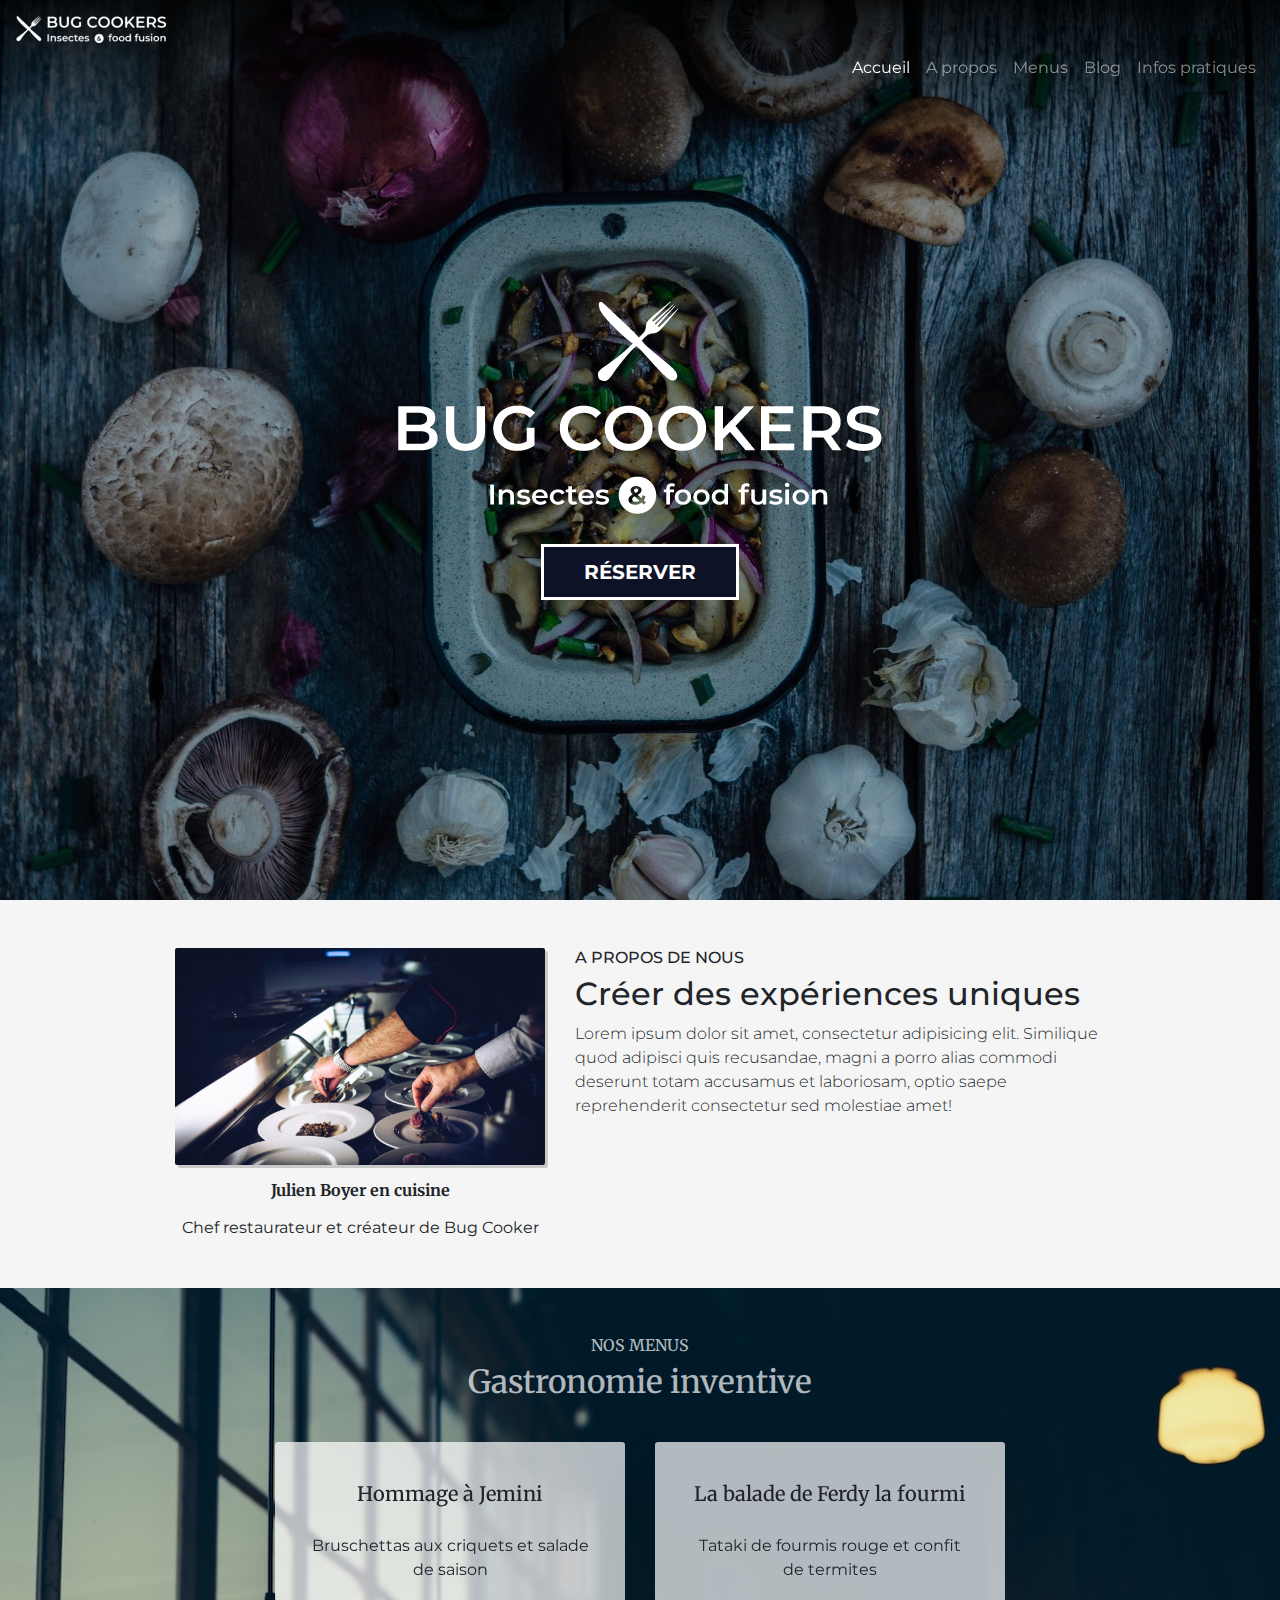
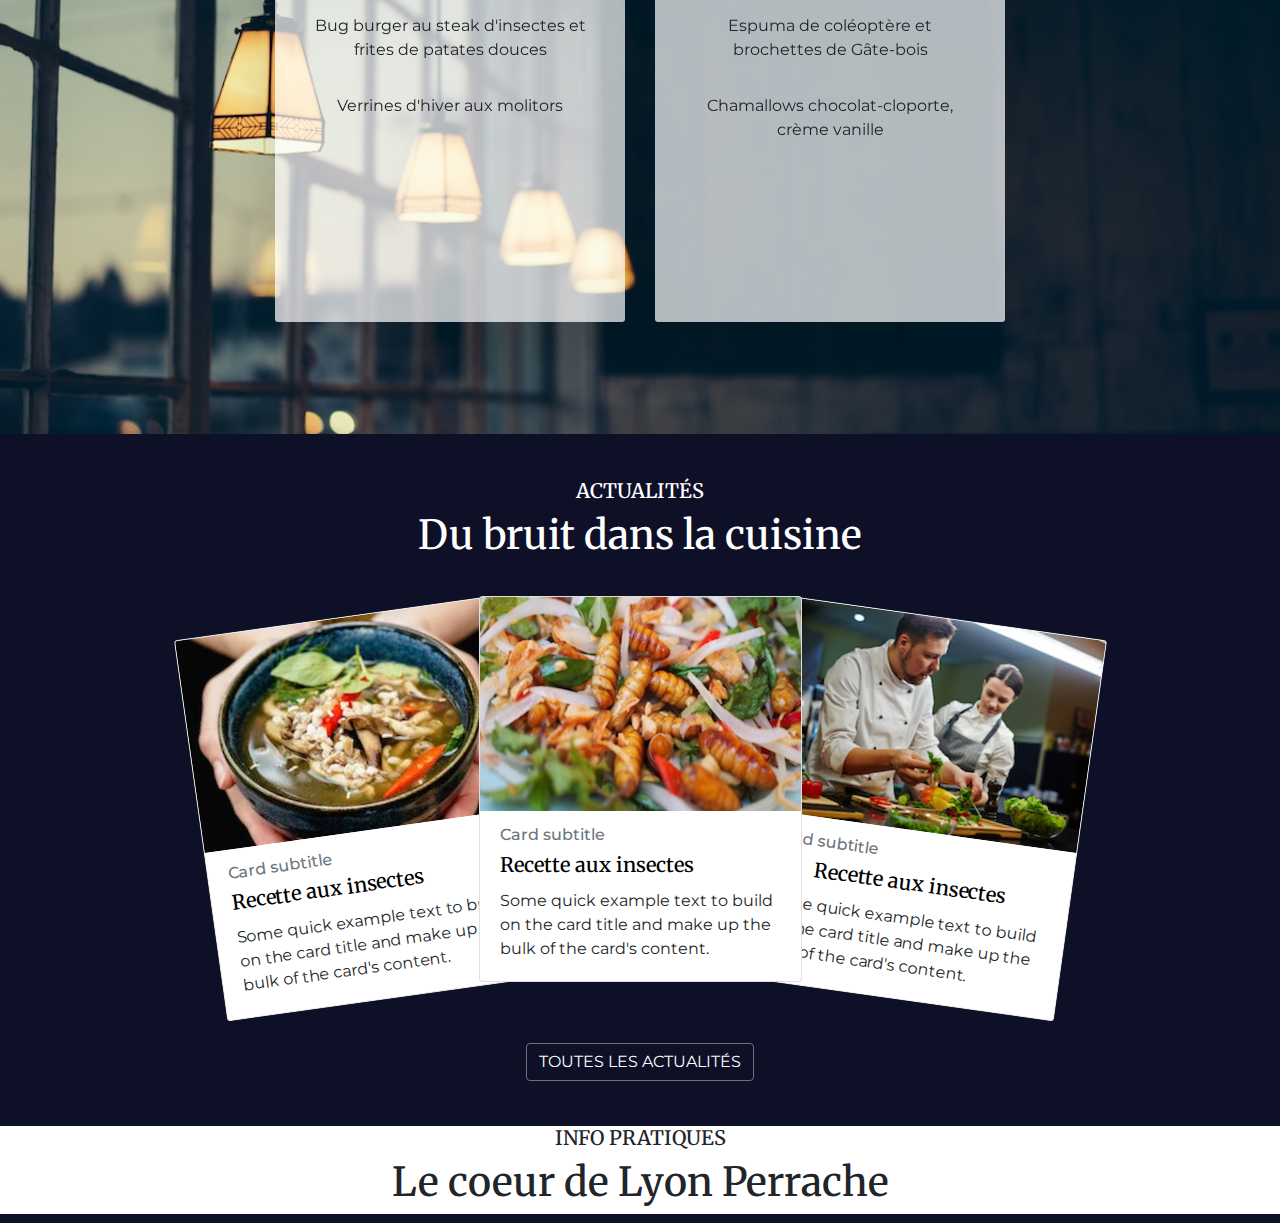
==== commit 3c835d43: "centrage texte feature" ====
--- a/index.html
+++ b/index.html
@@ -12,7 +12,6 @@
     <!-- custom css -->
     <link rel="stylesheet" href="https://maxcdn.bootstrapcdn.com/bootstrap/4.0.0/css/bootstrap.min.css" integrity="sha384-Gn5384xqQ1aoWXA+058RXPxPg6fy4IWvTNh0E263XmFcJlSAwiGgFAW/dAiS6JXm"
         crossorigin="anonymous">
-    <link rel="stylesheet" href="js/pg-calendar-master/dist/css/pignose.calendar.min.css" />
     <link rel="stylesheet" href="media-queries.css">
     <link rel="stylesheet" href="navbutton.css">
     <link rel="stylesheet" href="actu.css">
@@ -26,20 +25,37 @@
     <!-- Navigation Bouton -->
 
     <div class="navbutton d-xl-none">
-        
+
         <input type="checkbox" class="navbutton__checkbox" id="switchToMenu">
 
-        <label for="switchToMenu" class="navbutton__button"><span class="navbutton__icon icon-open"><icon class="ion-navicon-round"></icon></span><span class="navbutton__icon icon-close"><icon class="ion-close-round"></icon></span></label>
+        <label for="switchToMenu" class="navbutton__button">
+            <span class="navbutton__icon icon-open">
+                <icon class="ion-navicon-round"></icon>
+            </span>
+            <span class="navbutton__icon icon-close">
+                <icon class="ion-close-round"></icon>
+            </span>
+        </label>
 
         <div class="navbutton__background">&nbsp;</div>
 
         <nav class="navbutton__nav">
             <ul class="navbutton__list">
-                <li class="navbutton__item"><a href="#entete" class="navbutton__link">Accueil</a></li>
-                <li class="navbutton__item"><a href="#apropos" class="navbutton__link">A propos</a></li>
-                <li class="navbutton__item"><a href="#menu" class="navbutton__link">Menus</a></li>
-                <li class="navbutton__item"><a href="#blog" class="navbutton__link">Blog</a></li>
-                <li class="navbutton__item"><a href="#infos" class="navbutton__link">Infos</br> Pratiques</a></li>
+                <li class="navbutton__item">
+                    <a href="#entete" class="navbutton__link">Accueil</a>
+                </li>
+                <li class="navbutton__item">
+                    <a href="#apropos" class="navbutton__link">A propos</a>
+                </li>
+                <li class="navbutton__item">
+                    <a href="#menu" class="navbutton__link">Menus</a>
+                </li>
+                <li class="navbutton__item">
+                    <a href="#blog" class="navbutton__link">Blog</a>
+                </li>
+                <li class="navbutton__item">
+                    <a href="#infos" class="navbutton__link">Infos</br> Pratiques</a>
+                </li>
             </ul>
         </nav>
 
@@ -59,25 +75,26 @@
         <div class="collapse navbar-collapse justify-content-end" id="navbarNav">
             <ul class="navbar-nav">
                 <li class="nav-item">
-                    <a class="nav-link js-scrollTo" href="#entete">Accueil</a>
+                    <a class="nav-link" href="#entete">Accueil</a>
                 </li>
                 <li class="nav-item">
-                    <a class="nav-link js-scrollTo" href="#apropos">A propos</a>
+                    <a class="nav-link" href="#apropos">A propos</a>
                 </li>
                 <li class="nav-item">
-                    <a class="nav-link js-scrollTo" href="#menudsktp">Menus</a>
+                    <a class="nav-link" href="#menudsktp">Menus</a>
                 </li>
                 <li class="nav-item">
-                    <a class="nav-link js-scrollTo" href="#blog">Blog</a>
+                    <a class="nav-link" href="#blog">Blog</a>
                 </li>
                 <li class="nav-item">
-                    <a class="nav-link js-scrollTo" href="#infos">Infos pratiques</a>
+                    <a class="nav-link" href="#infos">Infos pratiques</a>
                 </li>
             </ul>
         </div>
 
     </nav>
     <header id="entete" class="container-fluid">
+
         <div class="couverture d-flex flex-column justify-content-between align-items-center">
             <div class="mb-auto mt-auto text-center">
                 <div id="grandLogo">
@@ -94,14 +111,14 @@
         <div class="modal-dialog modal-lg" role="document">
             <div id="slidesReservation" class="modal-content">
                 <div class="modal-header">
-
+                    <h5 class="modal-title" id="reservationModaleLabel">Réservation</h5>
                     <button type="button" class="close" data-dismiss="modal" aria-label="Close">
                         <span aria-hidden="true">&times;</span>
                     </button>
                 </div>
                 <div class="modal-body">
-                    <form id="fReservation">
-                        <ul class="nav nav-tabs nav-justified" id="onglets" role="tablist">
+                    <form id="fReservation" class="">
+                        <ul class="nav nav-tabs nav-justified" role="tablist">
                             <li class="nav-item">
                                 <a class="nav-link active" id="combien-tab" data-toggle="tab" href="#combien" role="tab" aria-controls="combien" aria-selected="true">Nombre</a>
                             </li>
@@ -109,7 +126,7 @@
                                 <a class="nav-link" id="jour-tab" data-toggle="tab" href="#jour" role="tab" aria-controls="quand" aria-selected="false">Jour</a>
                             </li>
                             <li class="nav-item">
-                                <a class="nav-link" id="heure-tab" data-toggle="tab" href="#heure" role="tab" aria-controls="quand" aria-selected="false">Heure</a>
+                                <a class="nav-link" id="heure-tab" data-toggle="tab" href="#heure" role="tab" aria-controls="quand" aria-selected="false">Jour</a>
                             </li>
                             <li class="nav-item">
                                 <a class="nav-link" id="nom-tab" data-toggle="tab" href="#nom" role="tab" aria-controls="nom" aria-selected="false">Qui</a>
@@ -118,84 +135,63 @@
                         <div class="tab-content" id="contenuTab">
                             <!-- TAB PANE COMBIEN ? -->
                             <div class="tab-pane fade show active" id="combien" role="tabpanel" aria-labelledby="combien-tab">
-                                <h2 class="text-center mt-3 mb-3">Pour combien de personnes ?</h2>
-                                <div class="d-flex justify-content-center">
-                                    <div class="row d-flex carreCombien justify-content-between">
-                                        <div class="col-4 d-flex justify-content-end mb-4">
-                                            <button class="nav-link bg-dark text-white btn btn-lg pillsReservation" href="#">1</button>
-                                        </div>
-                                        <div class="col-4 d-flex justify-content-center mb-4">
-                                            <button class="nav-link bg-dark text-white btn btn-lg pillsReservation" href="#">2</button>
-                                        </div>
-                                        <div class="col-4 d-flex justify-content-left mb-4">
-                                            <button class="nav-link bg-dark text-white btn btn-lg pillsReservation" href="#">3</button>
-                                        </div>
-                                        <div class="col-4 d-flex justify-content-end mb-4">
-                                            <button class="nav-link bg-dark text-white btn btn-lg pillsReservation" href="#">4</button>
-                                        </div>
-                                        <div class="col-4 d-flex justify-content-center mb-4">
-                                            <button class="nav-link bg-dark text-white btn btn-lg pillsReservation" href="#">5</button>
-                                        </div>
-                                        <div class="col-4 d-flex justify-content-left mb-4">
-                                            <button class="nav-link bg-dark text-white btn btn-lg pillsReservation" href="#">6</button>
-                                        </div>
-                                        <div class="col-4 d-flex justify-content-end mb-4">
-                                            <button class="nav-link bg-dark text-white btn btn-lg pillsReservation" href="#">7</button>
-                                        </div>
-                                        <div class="col-4 d-flex justify-content-center mb-4">
-                                            <button class="nav-link bg-dark text-white btn btn-lg pillsReservation" href="#">8</button>
-                                        </div>
-                                        <div class="col-4 d-flex justify-content-left mb-4">
-                                            <button class="nav-link bg-dark text-white btn btn-lg pillsReservation" href="#">9</button>
-                                        </div>
-                                    </div>
+                                <h2 class="text-center mt-5 mb-3">Pour combien de personnes ?</h2>
+                                <div class="row d-flex justify-content-center">
+
+                                    <div class="col-3 text-center mb-4">
+                                        <a class="nav-link bg-dark text-white pt-2 pl-4 pr-4 pillsReservation" href="#">1</a>
+                                    </div>
+                                    <div class="col-3 text-center mb-4">
+                                        <a class="nav-link bg-dark text-white pt-2 pl-4 pr-4 pillsReservation" href="#">2</a>
+                                    </div>
+                                    <div class="col-3 text-center mb-4">
+                                        <a class="nav-link bg-dark text-white pt-2 pl-4 pr-4 pillsReservation" href="#">3</a>
+                                    </div>
+                                    <div class="col-3 text-center mb-4">
+                                        <a class="nav-link bg-dark text-white pt-2 pl-4 pr-4 pillsReservation" href="#">4</a>
+                                    </div>
+                                    <div class="col-3 text-center mb-4">
+                                        <a class="nav-link bg-dark text-white pt-2 pl-4 pr-4 pillsReservation" href="#">5</a>
+                                    </div>
+                                    <div class="col-3 text-center mb-4">
+                                        <a class="nav-link bg-dark text-white pt-2 pl-4 pr-4 pillsReservation" href="#">6</a>
+                                    </div>
+                                    <div class="col-3 text-center mb-4">
+                                        <a class="nav-link bg-dark text-white pt-2 pl-4 pr-4 pillsReservation" href="#">7</a>
+                                    </div>
+                                    <div class="col-3 text-center mb-4">
+                                        <a class="nav-link bg-dark text-white pt-2 pl-4 pr-4 pillsReservation" href="#">8</a>
+                                    </div>
+
                                 </div>
                             </div>
                             <!-- TAB PANE QUAND ? -->
                             <div class="tab-pane fade" id="jour" role="tabpanel" aria-labelledby="jour-tab">
-                                <h2 class="text-center mt-3">Pour quel jour ?</h2>
-                                <div class="d-flex justify-content-center no-gutters" id="calendrier">
-                                    <div data-date="12/03/2012" data-date-format="dd/mm/yyyy" class="choisirDate"></div>
-                                </div>
+                                <h2 class="text-center mt-5">Pour quel jour ?</h2>
+                                <div>Calendrier</div>
+                                <button>Précédent</button>
                             </div>
                             <!-- TAB PANE QUELLE HEURE ? -->
                             <div class="tab-pane fade" id="heure" role="tabpanel" aria-labelledby="heure-tab">
-                                <h2 class="text-center mt-3">Pour quelle heure ?</h2>
-                                <h6 class="text-center">Midi</h6>
-                                <div class="d-flex justify-content-center">
-                                    <div class="row d-flex carreCombien justify-content-between">
-                                        <div class="col-6 col-sm-3 d-flex mb-3">
-                                            <button class="nav-link bg-dark text-white btn btn-lg pillsReservation" href="#">12h00</button>
-                                        </div>
-                                        <div class="col-6 col-sm-3 d-flex mb-3">
-                                            <button class="nav-link bg-dark text-white btn btn-lg pillsReservation" href="#">12h30</button>
-                                        </div>
-                                        <div class="col-6 col-sm-3 d-flex mb-3">
-                                            <button class="nav-link bg-dark text-white btn btn-lg pillsReservation" href="#">13h00</button>
-                                        </div>
-                                        <div class="col-6 col-sm-3 d-flex mb-3">
-                                            <button class="nav-link bg-dark text-white btn btn-lg pillsReservation" href="#">13h30</button>
-                                        </div>
-                                    </div>
-                                </div>
-                                <h6>Soir</h6>
-                                <div class="d-flex justify-content-between">
-                                    <div class="row d-flex carreCombien justify-content-between">
-                                        <div class="col-6 col-sm-3 d-flex justify-content-center mb-3">
-                                            <button class="nav-link bg-dark text-white btn btn-lg pillsReservation" href="#">19h00</button>
-                                        </div>
-                                        <div class="col-6 col-sm-3 d-flex justify-content-center mb-3">
-                                            <button class="nav-link bg-dark text-white btn btn-lg pillsReservation" href="#">19h30</button>
-                                        </div>
-                                        <div class="col-6 col-sm-3 d-flex justify-content-center mb-3">
-                                            <button class="nav-link bg-dark text-white btn btn-lg pillsReservation" href="#">20h00</button>
-                                        </div>
-                                        <div class="col-6 col-sm-3 d-flex justify-content-center mb-3">
-                                            <button class="nav-link bg-dark text-white btn btn-lg pillsReservation" href="#">20h30</button>
-                                        </div>
-                                    </div>
-                                </div>
-
+                                <h2 class="text-center mt-5">Pour quelle heure ?</h2>
+                                <div>Midi</div>
+                                <ul>
+                                    <li>11h30</li>
+                                    <li>12h00</li>
+                                    <li>12h30</li>
+                                    <li>13h00</li>
+                                    <li>13h30</li>
+                                    <li>14h00</li>
+                                    <li>14h30</li>
+                                </ul>
+                                <div>Soir</div>
+                                <ul>
+                                    <li>19h30</li>
+                                    <li>20h000</li>
+                                    <li>20h30</li>
+                                    <li>21h00</li>
+                                </ul>
+                                <button>Précédent</button>
                             </div>
                             <!-- TAB PANE NOM ? -->
                             <div class="form-group tab-pane fade" id="nom" role="tabpanel" aria-labelledby="nom-tab">
@@ -220,6 +216,11 @@
                         </div>
                     </form>
                 </div>
+                <div class="row m-4">
+                    <div class="col">
+                        <button type="button" class="btn btn-dark">Continuer</button>
+                    </div>
+                </div>
             </div>
         </div>
 
@@ -229,7 +230,7 @@
         <div class="container apropos-container">
 
             <div class="row">
-                <div class="col-sm-5 ">
+                <div class="col-sm-5 apropos-left">
                     <img class="featurette-image img-fluid mx-auto img_about" src="media/about-img.jpg" alt="Generic placeholder image ">
                     <h5 class="apropos-h5">Julien Boyer en cuisine</h5>
                     <p>Chef restaurateur et créateur de Bug Cooker</p>
@@ -416,6 +417,8 @@
 
     <section id="blog">
 
+
+
         <div class="container ">
             <h5>ACTUALITÉS</h5>
             <h1>Du bruit dans la cuisine</h1>
@@ -427,11 +430,11 @@
                     <div class="card cardleft" data-toggle="modal" data-target="#exampleModal">
                         <img class="card-img-top " src="media/lao-cafe-56.jpg " alt="Card image cap ">
                         <div class="card-body ">
+                            <h6 class="card-subtitle mb-2 text-muted">Card subtitle</h6>
                             <h5 class="card-title left">Recette aux insectes</h5>
 
 
-                            <p class="card-text ">On commence par faire cuire les pommes de terre. Vous savez évidemment comment faire (on l’espère
-                                en tout cas, pour votre propre bien) Petit tip’s cependant, car une personne ...</p>
+                            <p class="card-text ">Some quick example text to build on the card title and make up the bulk of the card's content.</p>
                         </div>
                     </div>
                 </div>
@@ -441,10 +444,10 @@
                     <div class="card cardcenter" data-toggle="modal" data-target="#exampleModal1 ">
                         <img class="card-img-top " src="media/insectes-comestibles.jpg " alt="Card image cap ">
                         <div class="card-body ">
+                            <h6 class="card-subtitle mb-2 text-muted ">Card subtitle</h6>
                             <h5 class="card-title left ">Recette aux insectes</h5>
 
-                            <p class="card-text ">On commence par faire cuire les pommes de terre. Vous savez évidemment comment faire (on l’espère
-                                en tout cas, pour votre propre bien) Petit tip’s cependant, car une personne ...</p>
+                            <p class="card-text ">Some quick example text to build on the card title and make up the bulk of the card's content.</p>
                         </div>
                     </div>
                 </div>
@@ -454,10 +457,10 @@
                     <div class="card cardright" data-toggle="modal" data-target="#exampleModal2">
                         <img class="card-img-top " src="media/cuisinierJulienBoyer.jpg " alt="Card image cap ">
                         <div class="card-body ">
+                            <h6 class="card-subtitle mb-2 text-muted ">Card subtitle</h6>
                             <h5 class="card-title">Recette aux insectes</h5>
 
-                            <p class="card-text ">On commence par faire cuire les pommes de terre. Vous savez évidemment comment faire (on l’espère
-                                en tout cas, pour votre propre bien) Petit tip’s cependant, car une personne ...</p>
+                            <p class="card-text ">Some quick example text to build on the card title and make up the bulk of the card's content.</p>
                         </div>
                     </div>
                 </div>
@@ -719,125 +722,34 @@
     </section>
 
 
-    <section id="infos">
+    <section id="infos ">
 
         <div class="container ">
-            <div class="pt-5 pb-5 content">
-                <h5>INFO PRATIQUES</h5>
-                <h1>Le coeur de Lyon Perrache</h1>
-                <div class="row mt-4">
-                    <div class="col-12 col-md-6 mt-3">
-
-                        <iframe src="https://snazzymaps.com/embed/55673" width="100%" height="290px" style="border:none;"></iframe>
-
-                        <div class="mt-3">
-                            <h5>Bug Cookers, 17 rue Delandine, 69002 lyon Tél. 09.08.07.06.05</h5>
-                            <p class="text-center">miam@bugcookers-lyon.com</p>
-                        </div>
-                    </div>
-                    <div class="col-12 col-md-6 mt-3">
-                        <form>
-                            <div class="form-group ">
-                                <input type="email" name="email" class="form-control" id="exampleInputEmail" placeholder="Email">
-                            </div>
-                            <div class="form-group">
-                                <input type="text" name="name" class="form-control" id="exampleInputText" placeholder="Nom">
-                            </div>
-                            <div class="form-group">
-                                <textarea class="form-control" name="message" id="exampleTextarea" placeholder="Votre message" rows="7"></textarea>
-                            </div>
-                            <div class="text-center">
-                                <button type="submit" name="contact_submit" class="btn btn-dark">Envoyer &raquo;</button>
-                            </div>
-                        </form>
-                    </div>
-                </div>
+            <h5>INFO PRATIQUES</h5>
+            <h1>Le coeur de Lyon Perrache</h1>
+            <div class="margin-up ">
+
             </div>
         </div>
 
     </section>
 
+
     <section id="contact ">
-
-
     </section>
 
 
     <footer>
-
-        <footer class="container">
-            <!-- <div class=" container-content "> -->
-            <div class="row justify-content-center ">
-                <div class="col-md-4 align-self-center ">
-                    <ul class="list-unstyled ">
-                        <li>
-                            <a href="#entete">Accueil</a>
-                        </li>
-                        <li>
-                            <a href="#apropos">A propos</a>
-                        </li>
-                        <li>
-                            <a href="#menudsktp">Menu</a>
-                        </li>
-                    </ul>
-                </div>
-                <div class="col-md-4 align-self-center ">
-                    <ul class="list-unstyled ">
-                        <li>
-                            <a href="#blog">Blog</a>
-                        </li>
-                        <li>
-                            <a href="#infos ">Infos pratiques</a>
-                        </li>
-                        <li>
-                            <a href="#">Legal mentions</a>
-                        </li>
-                    </ul>
-                </div>
-                <div class="col-md-4 align-self-center ">
-                    <ul class="list-unstyled ">
-
-                        <li>
-                            <a href="">
-                                <img src="media/instagram.png " alt="instagram logo">
-                            </a>
-                            <a href="">
-                                <img class="social" src="media/facebook.png " alt="facebook logo">
-                            </a>
-                            <a href="">
-                                <img class="social" src="media/twitter.png " alt="twitter logo">
-                            </a>
-                        </li>
-                        <li>
-                            <a href="">
-                                <img class="mt-2 logoFooter" src="media/logoBugCookersNav.png " alt="company logo">
-                            </a>
-                        </li>
-                        <li>
-                            <p>Copyright &copy; BugCookers 2017</p>
-                        </li>
-                    </ul>
-                </div>
-            </div>
-            <!-- </div> -->
-        </footer>
     </footer>
 
-    <script src="https://ajax.googleapis.com/ajax/libs/jquery/3.3.1/jquery.min.js "></script>
+    <script src="https://ajax.googleapis.com/ajax/libs/jquery/3.3.1/jquery.min.js"></script>
     <script src="https://cdnjs.cloudflare.com/ajax/libs/popper.js/1.12.9/umd/popper.min.js " integrity="sha384-ApNbgh9B+Y1QKtv3Rn7W3mgPxhU9K/ScQsAP7hUibX39j7fakFPskvXusvfa0b4Q "
         crossorigin="anonymous "></script>
     <script src="https://maxcdn.bootstrapcdn.com/bootstrap/4.0.0/js/bootstrap.min.js " integrity="sha384-JZR6Spejh4U02d8jOt6vLEHfe/JQGiRRSQQxSfFWpi1MquVdAyjUar5+76PVCmYl "
         crossorigin="anonymous "></script>
-
-    <script src="jquery.flip.min.js "></script>
-    <script src="jquery.paroller.min.js"></script>
-    <script src="essai.js "></script>
-    <script src="script.js "></script>
-    <script src="index.js"></script>
-    <script src="js/pg-calendar-master/dist/js/pignose.calendar.full.js"></script>
-    <script src="js/script.js"></script>
-
-
+    <script src="jquery.flip.min.js"></script>
+    <script src="essai.js"></script>
+    <script src="script.js"></script>
 </body>
 
 </html>--- a/style_about-menus.css
+++ b/style_about-menus.css
@@ -35,6 +35,10 @@
 .img_about {
   border-radius: 2px;
   box-shadow: 3px 3px rgb(201, 201, 201);
+}
+
+.apropos-left {
+  text-align: center;
 }
 
 /*////////////////////////////////////////
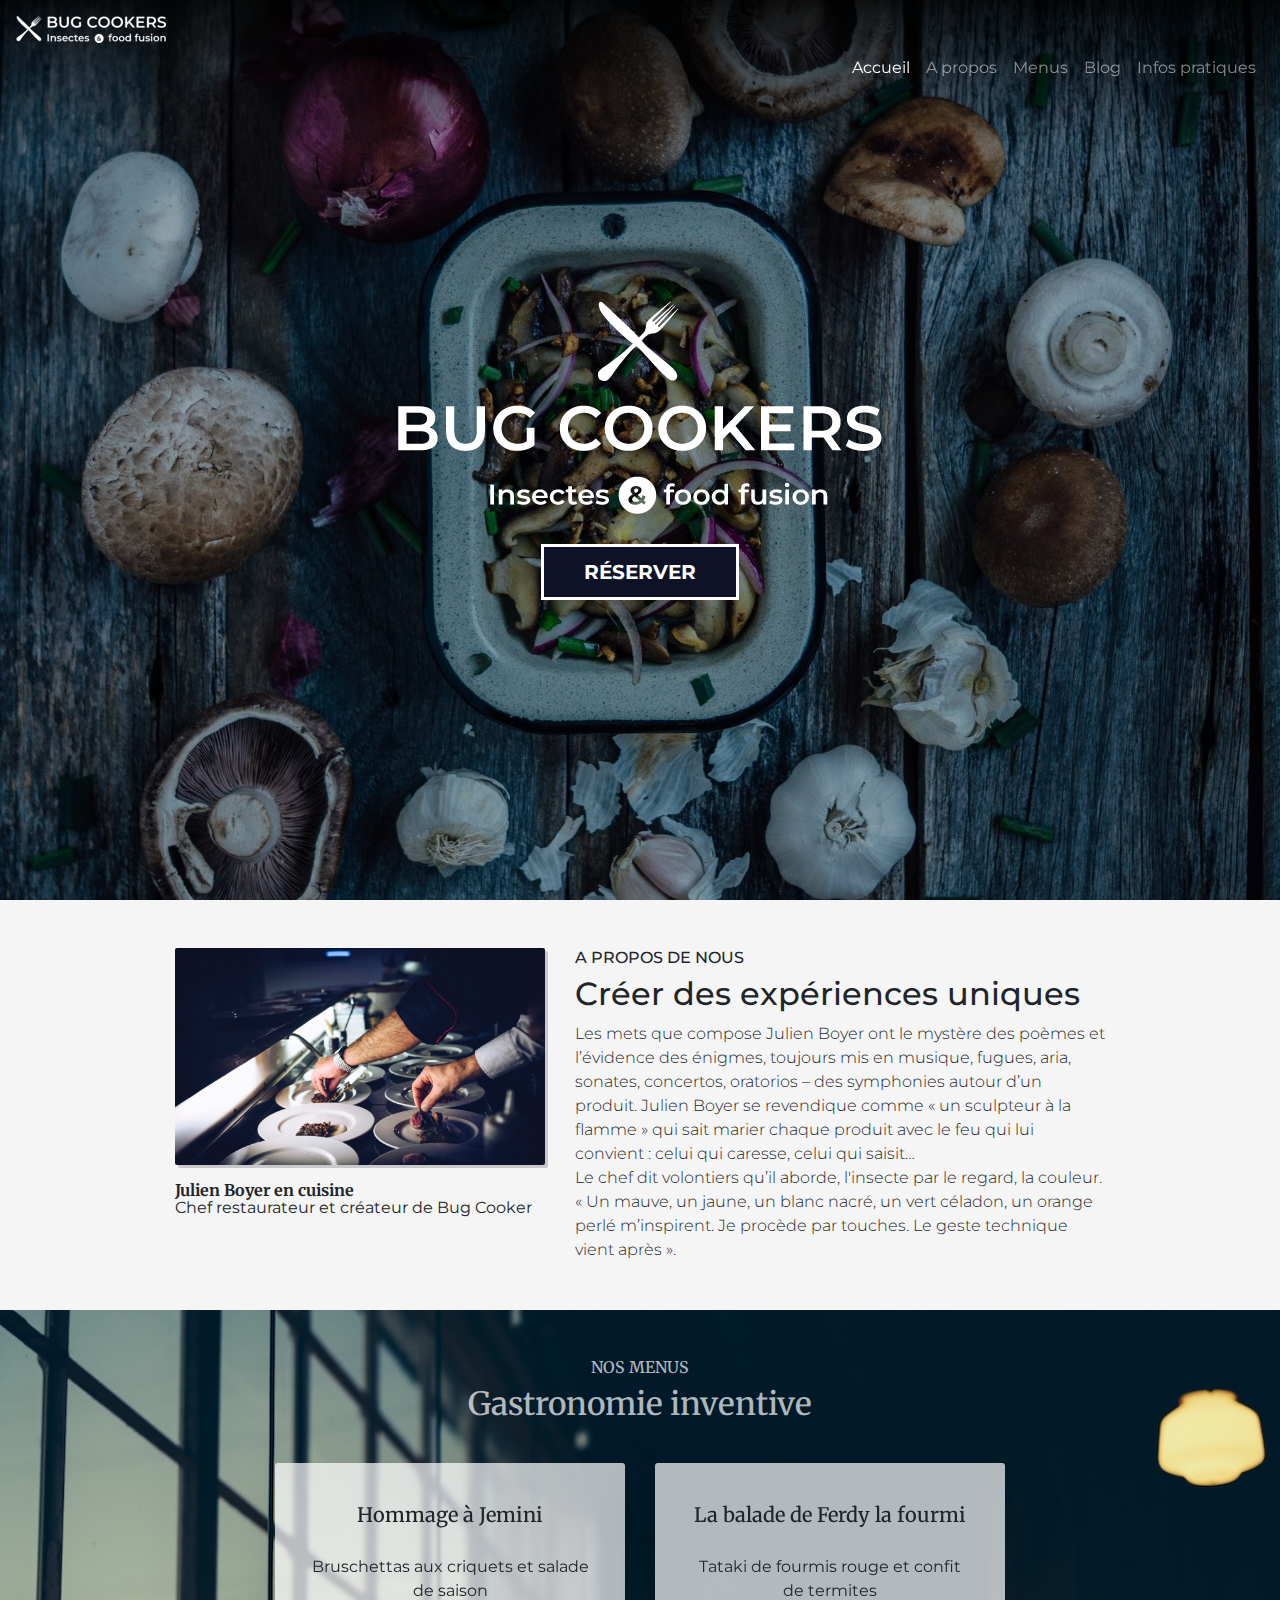
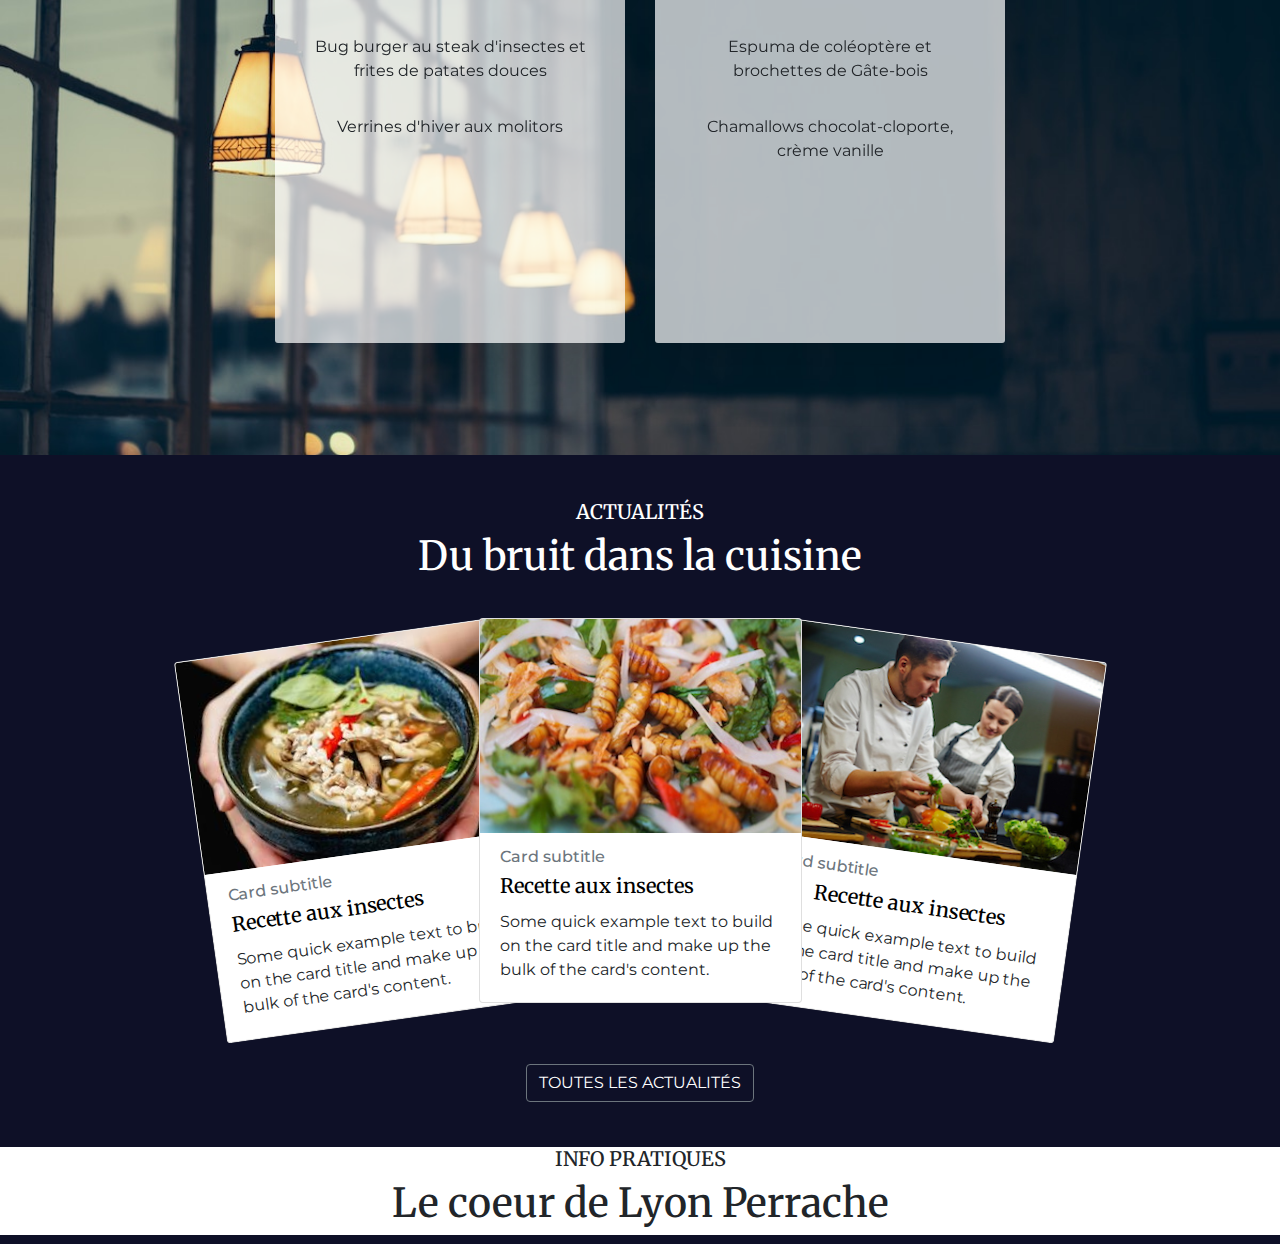
==== commit da25f30e: "improvements" ====
--- a/index.html
+++ b/index.html
@@ -11,6 +11,8 @@
     <link href="http://code.ionicframework.com/ionicons/2.0.1/css/ionicons.min.css" rel="stylesheet">
     <!-- custom css -->
     <link rel="stylesheet" href="https://maxcdn.bootstrapcdn.com/bootstrap/4.0.0/css/bootstrap.min.css" integrity="sha384-Gn5384xqQ1aoWXA+058RXPxPg6fy4IWvTNh0E263XmFcJlSAwiGgFAW/dAiS6JXm"
+        crossorigin="anonymous">
+    <link rel="stylesheet" href="https://cdn.jsdelivr.net/npm/animate.css@3.5.2/animate.min.css" integrity="sha384-OHBBOqpYHNsIqQy8hL1U+8OXf9hH6QRxi0+EODezv82DfnZoV7qoHAZDwMwEJvSw"
         crossorigin="anonymous">
     <link rel="stylesheet" href="media-queries.css">
     <link rel="stylesheet" href="navbutton.css">
@@ -230,7 +232,7 @@
         <div class="container apropos-container">
 
             <div class="row">
-                <div class="col-sm-5 apropos-left">
+                <div class="col-sm-5">
                     <img class="featurette-image img-fluid mx-auto img_about" src="media/about-img.jpg" alt="Generic placeholder image ">
                     <h5 class="apropos-h5">Julien Boyer en cuisine</h5>
                     <p>Chef restaurateur et créateur de Bug Cooker</p>
@@ -239,9 +241,12 @@
                 <div class="col-sm-7 align-self-top ">
                     <h4 class="left apropos-h4">A PROPOS DE NOUS</h4>
                     <h2 class="left apropos-h2">Créer des expériences uniques</h2>
-                    <p class="lead apropos-p">Lorem ipsum dolor sit amet, consectetur adipisicing elit. Similique quod adipisci quis recusandae, magni
-                        a porro alias commodi deserunt totam accusamus et laboriosam, optio saepe reprehenderit consectetur
-                        sed molestiae amet!</p>
+                    <p class="lead apropos-p">Les mets que compose Julien Boyer ont le mystère des poèmes et l’évidence des énigmes, toujours mis en
+                        musique, fugues, aria, sonates, concertos, oratorios – des symphonies autour d’un produit. Julien
+                        Boyer se revendique comme « un sculpteur à la flamme » qui sait marier chaque produit avec le feu
+                        qui lui convient : celui qui caresse, celui qui saisit… </br>Le chef dit volontiers qu’il aborde,
+                        l'insecte par le regard, la couleur. « Un mauve, un jaune, un blanc nacré, un vert céladon, un orange
+                        perlé m’inspirent. Je procède par touches. Le geste technique vient après ». </p>
                 </div>
             </div>
         </div>
--- a/navbutton.css
+++ b/navbutton.css
@@ -29,7 +29,7 @@
   z-index: 50;
   transition: transform 0.7s cubic-bezier(0.86, 0, 0.07, 1);
 
-  /*transform: scale(50);*/
+
 }
 
 .navbutton__nav {
--- a/style_about-menus.css
+++ b/style_about-menus.css
@@ -23,9 +23,13 @@
 
 .apropos-h5 {
   margin: 0;
-  padding: 1rem 0;
+  padding-top: 1rem;
   font-size: 1rem;
   font-weight: bold;
+  text-align: left;
+}
+.apropos-h5 ~ P {
+  line-height: 1rem;
 }
 
 .apropos-p {
@@ -37,9 +41,6 @@
   box-shadow: 3px 3px rgb(201, 201, 201);
 }
 
-.apropos-left {
-  text-align: center;
-}
 
 /*////////////////////////////////////////
   //                                       //
--- a/header.css
+++ b/header.css
@@ -19,6 +19,7 @@
 }
 #entete .couverture {
   min-height: 100vh;
+  animation-duration: 2s;
 }
 .db {
   background-color: aqua;
@@ -27,6 +28,7 @@
 
 #grandLogo {
   margin-bottom: 30px;
+  animation-duration: 4s;
 }
 #reserverBtn {
   background-color: #0d1226;
@@ -35,6 +37,7 @@
   padding: 10px 40px 10px 40px;
   text-transform: uppercase;
   font-weight: bold;
+  animation-duration: 4s;
 }
 #reserverBtn:hover {
   background-color: #19213f;
@@ -49,7 +52,7 @@
   color: #b4bebf;
 }
 #fReservation h2 {
-  font-size: 2rem;
+  font-size: 2em;
 }
 .pillsReservation {
   background-color: #fff;
@@ -64,73 +67,6 @@
   position: relative;
 }
 
-.carrecombien {
-  max-width: 400px;
-  min-height: 100%;
-}
-#jour {
-  min-height: 400px;
-}
-.pignose-calendar {
-  width: 400px;
-}
-
-@media all and (max-width: 540px) {
-  #fReservation h2 {
-    font-size: 1.2rem;
-  }
-  #fReservation #onglets .nav-link {
-    font-size: 0.8rem;
-    padding-right: 3px;
-    padding-left: 3px;
-  }
-  #fReservation #contenuTab #combien .nav-link {
-    font-size: 1rem;
-    font-weight: bold;
-  }
-  #fReservation #contenuTab #combien .pillsReservation {
-    background-color: #0d1226;
-    border: grey 2px solid;
-    font-weight: bold;
-    font-size: 1.2rem;
-    min-width: 50px;
-    height: 100%;
-  }
-  #jour {
-    min-height: 250px;
-  }
-  .picker__footer {
-    font-size: 1rem;
-  }
-  .pignose-calendar {
-    width: 100%;
-  }
-  .pignose-calendar-header {
-    font-size: 0.7rem;
-  }
-  .pignose-calendar-top {
-    padding-bottom: 0.8rem !important;
-  }
-  .pignose-calendar-top-date {
-    line-height: 2rem;
-    padding-top: 0.6rem !important;
-    padding-bottom: 0.3rem !important;
-    margin-bottom: 0 !important;
-  }
-  .pignose-calendar-top-month {
-    padding-bottom: 0 !important;
-    margin-bottom: 0 !important;
-  }
-  #fReservation #contenuTab #heure .nav-link {
-    font-size: 1rem;
-    font-weight: bold;
-  }
-  #fReservation #contenuTab #heure .pillsReservation {
-    background-color: #0d1226;
-    border: grey 2px solid;
-    font-weight: bold;
-    font-size: 1.5rem;
-    min-width: 50px;
-    height: 100%;
-  }
-}
+#grandLogo {
+  animation-duration: 5s;
+}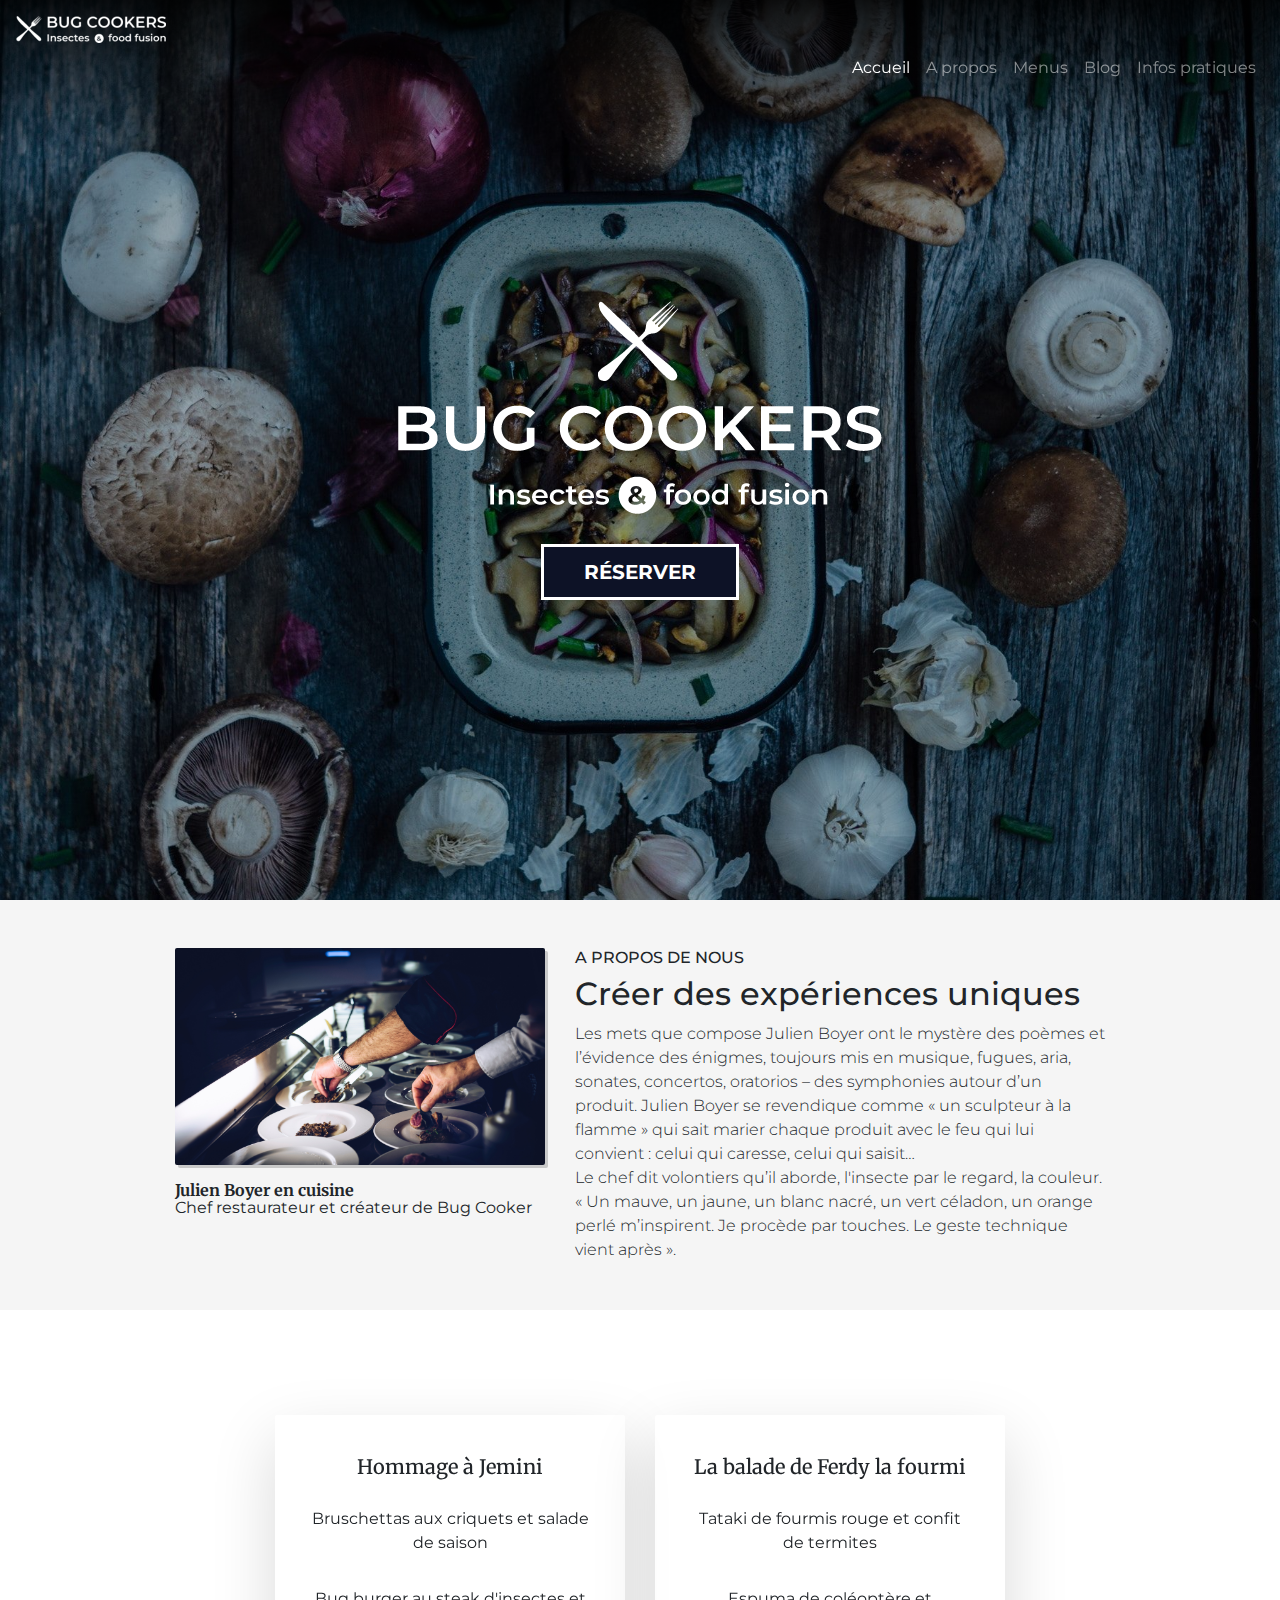
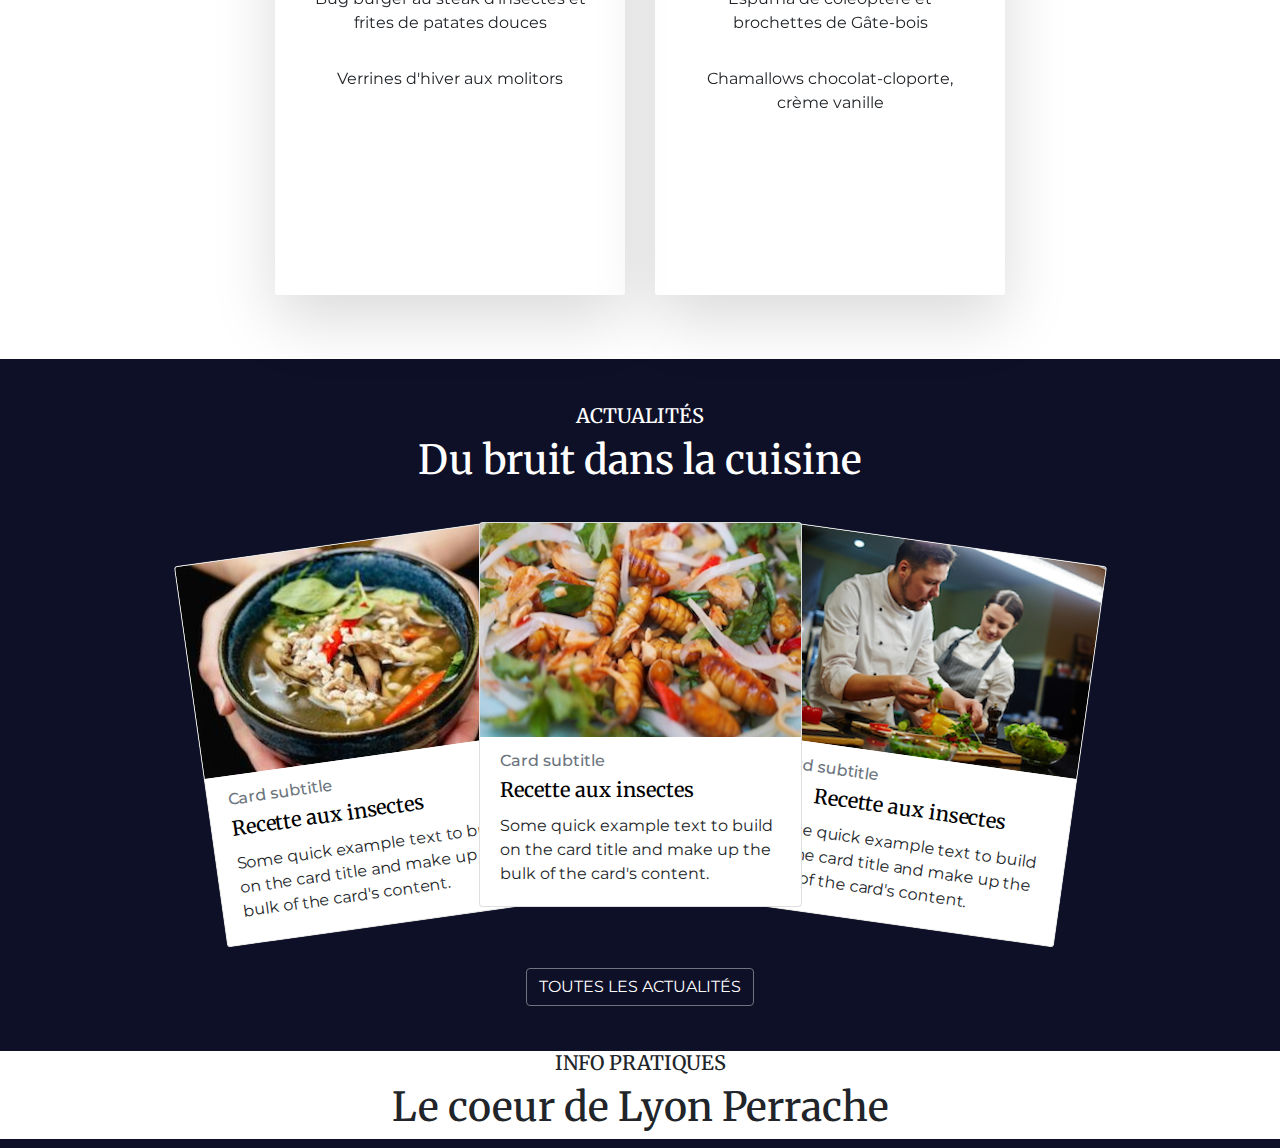
==== commit 454bc52f: "fadein about" ====
--- a/index.html
+++ b/index.html
@@ -232,13 +232,13 @@
         <div class="container apropos-container">
 
             <div class="row">
-                <div class="col-sm-5">
+                <div class="col-sm-5" id="animRight">
                     <img class="featurette-image img-fluid mx-auto img_about" src="media/about-img.jpg" alt="Generic placeholder image ">
                     <h5 class="apropos-h5">Julien Boyer en cuisine</h5>
                     <p>Chef restaurateur et créateur de Bug Cooker</p>
 
                 </div>
-                <div class="col-sm-7 align-self-top ">
+                <div class="col-sm-7 align-self-top" id="animLeft">
                     <h4 class="left apropos-h4">A PROPOS DE NOUS</h4>
                     <h2 class="left apropos-h2">Créer des expériences uniques</h2>
                     <p class="lead apropos-p">Les mets que compose Julien Boyer ont le mystère des poèmes et l’évidence des énigmes, toujours mis en
@@ -752,6 +752,7 @@
         crossorigin="anonymous "></script>
     <script src="https://maxcdn.bootstrapcdn.com/bootstrap/4.0.0/js/bootstrap.min.js " integrity="sha384-JZR6Spejh4U02d8jOt6vLEHfe/JQGiRRSQQxSfFWpi1MquVdAyjUar5+76PVCmYl "
         crossorigin="anonymous "></script>
+    <script src="waypoint.js"></script>
     <script src="jquery.flip.min.js"></script>
     <script src="essai.js"></script>
     <script src="script.js"></script>
--- a/style_about-menus.css
+++ b/style_about-menus.css
@@ -39,6 +39,13 @@
 .img_about {
   border-radius: 2px;
   box-shadow: 3px 3px rgb(201, 201, 201);
+}
+#animRight {
+  animation-delay: 1s ;
+}
+#animLeft {
+  animation-delay: 1s ;
+}
 }
 
 
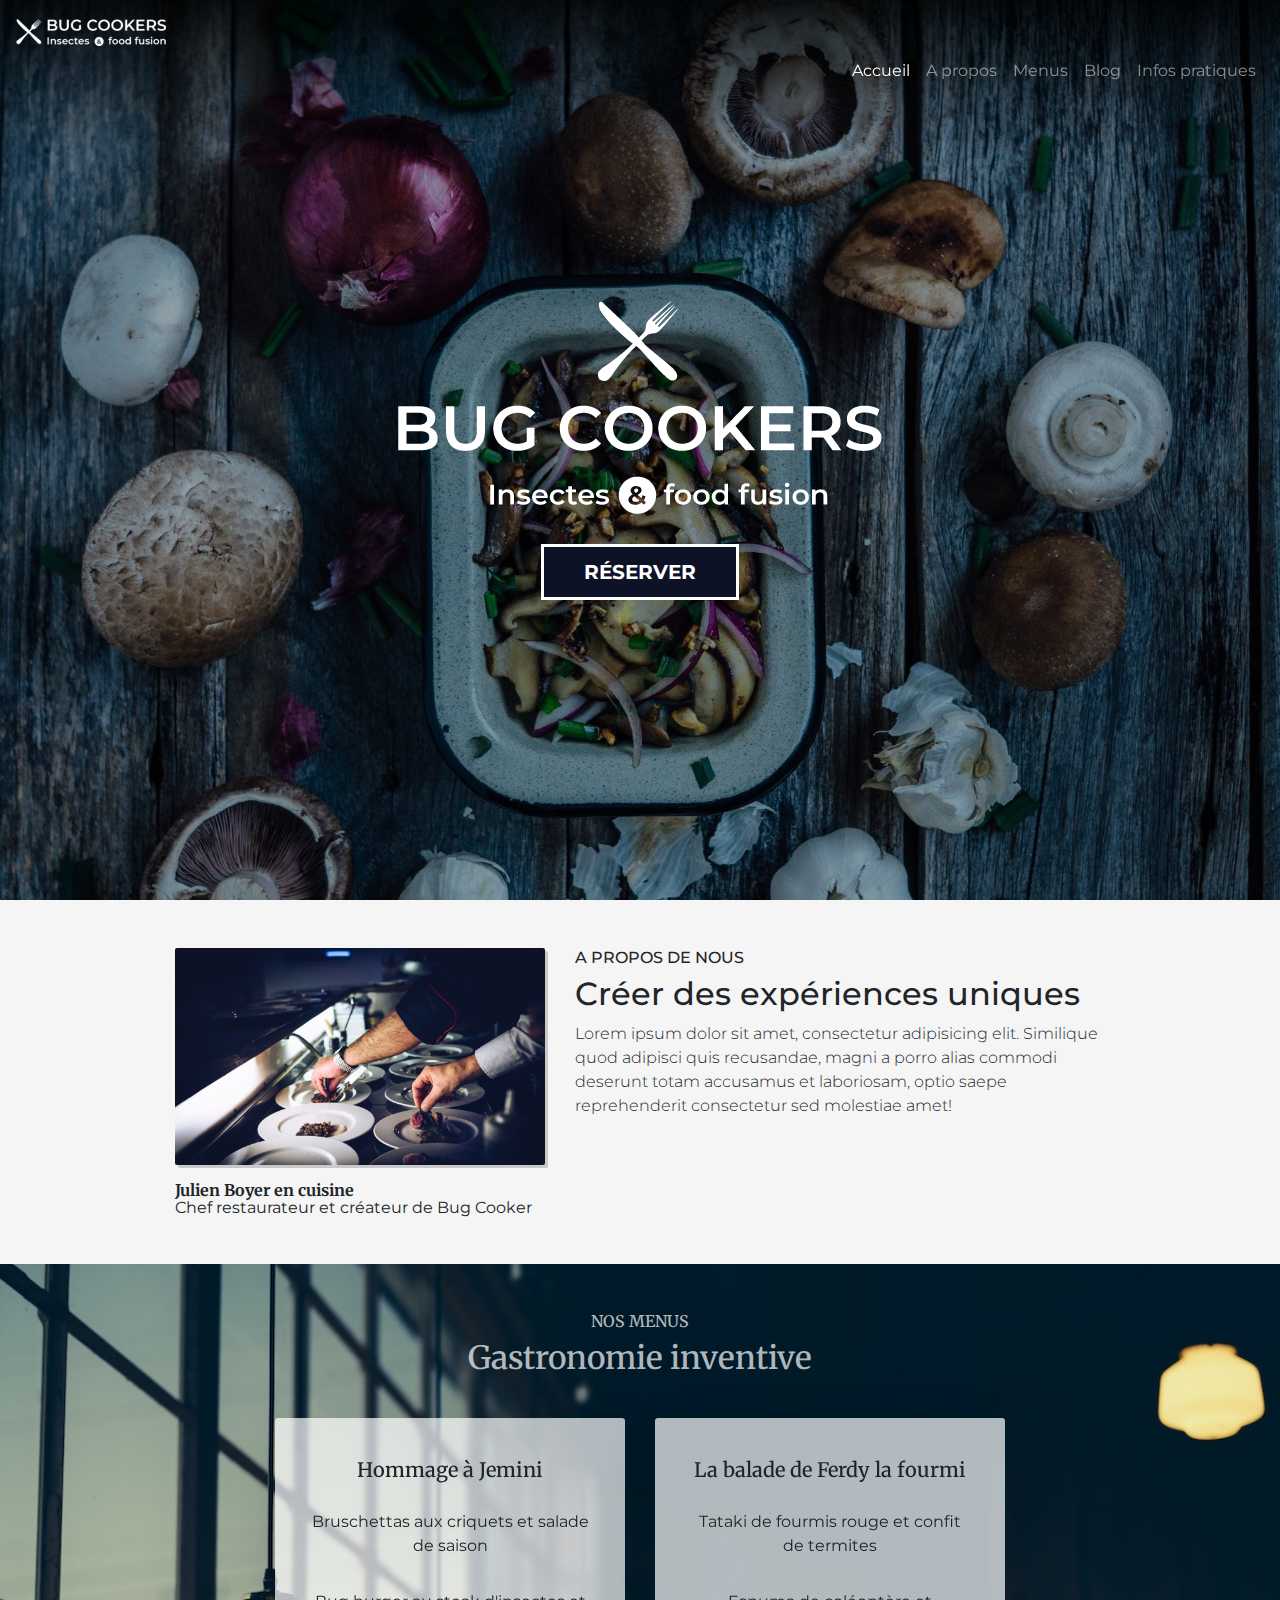
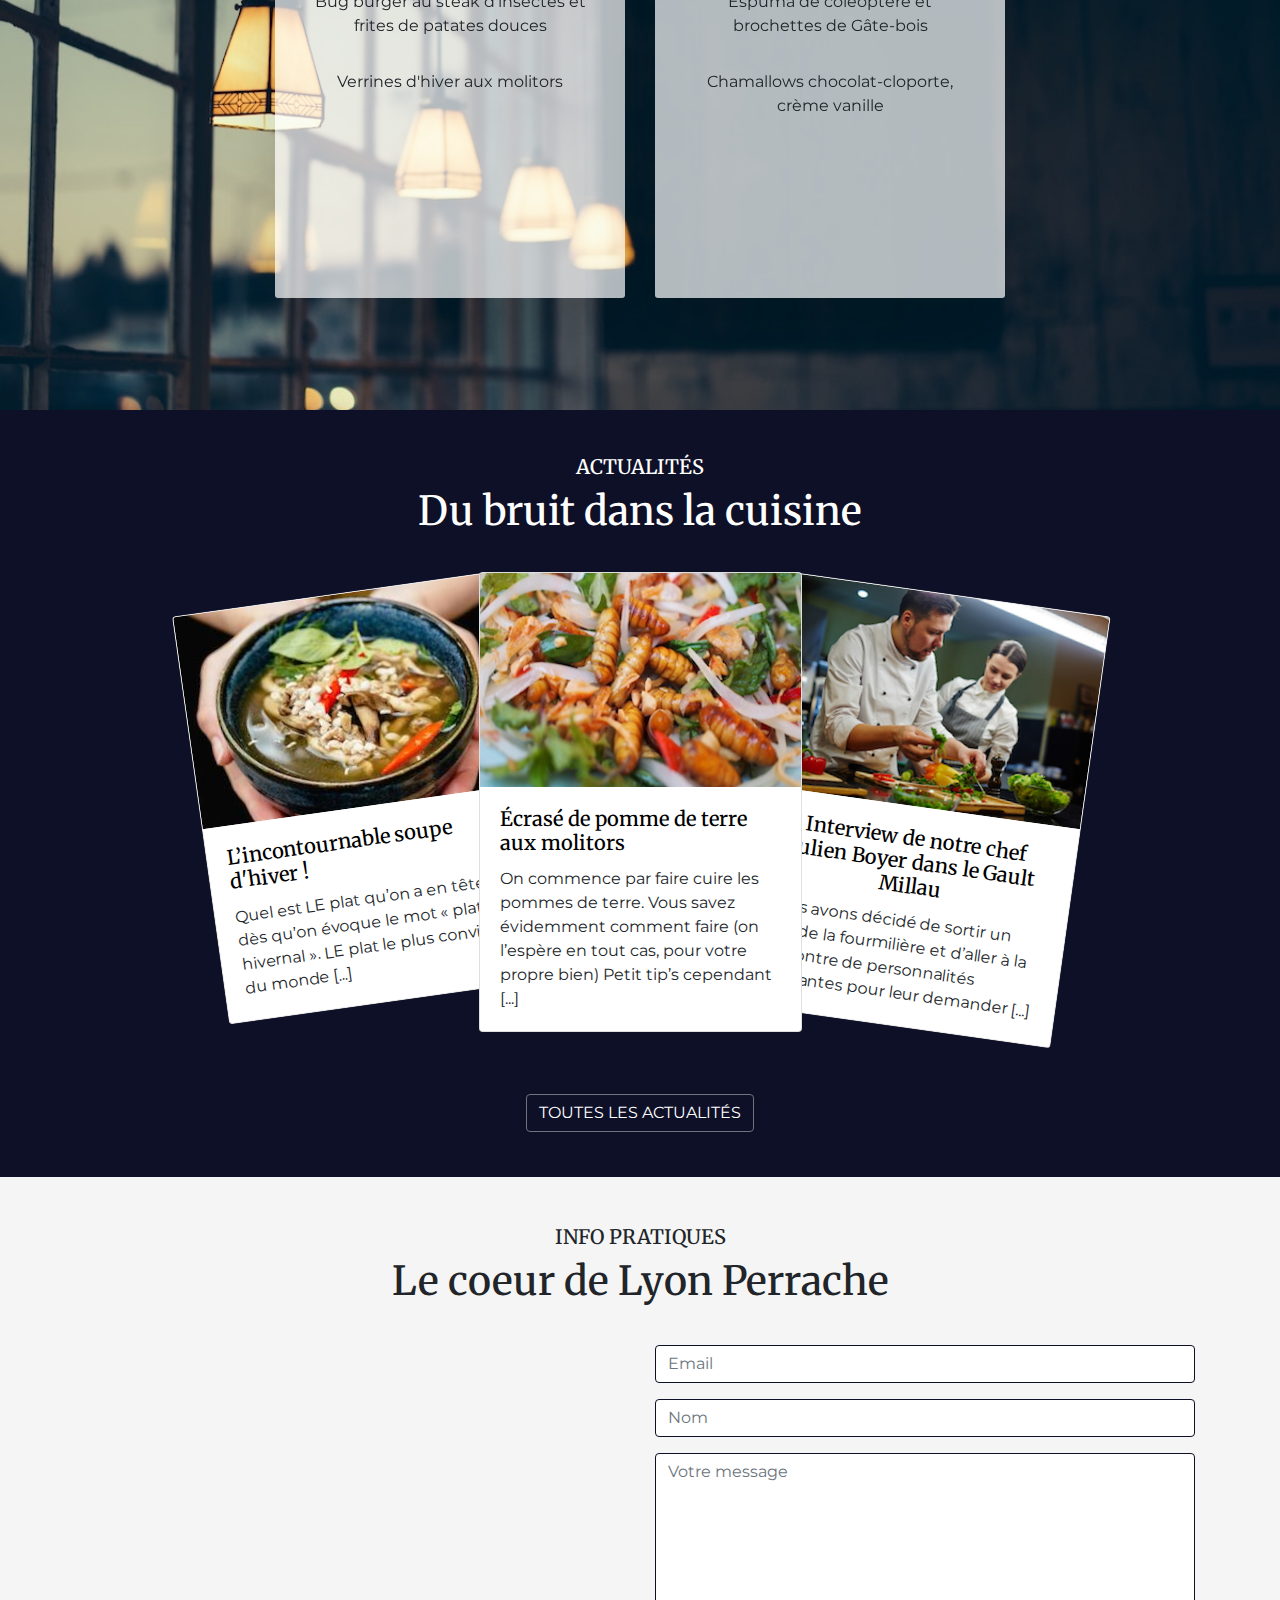
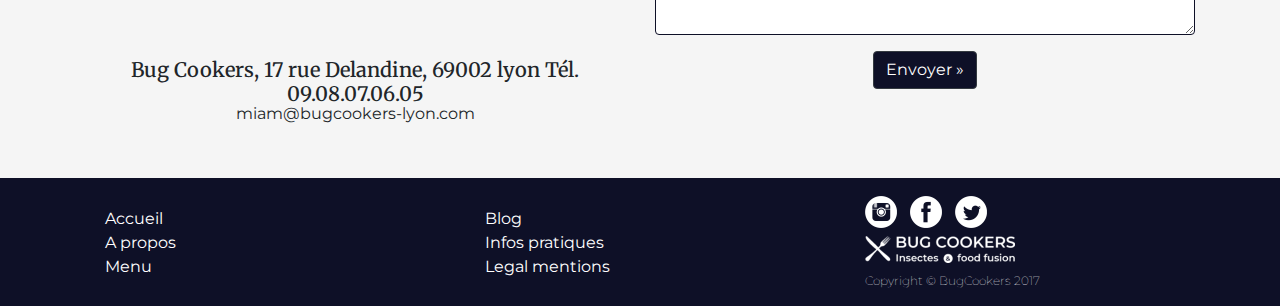
==== commit 60cd3cfe: "Menuprincipal (#50)" ====
--- a/index.html
+++ b/index.html
@@ -1,3 +1,4 @@
+<!DOCTYPE html>
 <html lang="fr">
 
 <head>
@@ -12,8 +13,7 @@
     <!-- custom css -->
     <link rel="stylesheet" href="https://maxcdn.bootstrapcdn.com/bootstrap/4.0.0/css/bootstrap.min.css" integrity="sha384-Gn5384xqQ1aoWXA+058RXPxPg6fy4IWvTNh0E263XmFcJlSAwiGgFAW/dAiS6JXm"
         crossorigin="anonymous">
-    <link rel="stylesheet" href="https://cdn.jsdelivr.net/npm/animate.css@3.5.2/animate.min.css" integrity="sha384-OHBBOqpYHNsIqQy8hL1U+8OXf9hH6QRxi0+EODezv82DfnZoV7qoHAZDwMwEJvSw"
-        crossorigin="anonymous">
+    <link rel="stylesheet" href="js/pg-calendar-master/dist/css/pignose.calendar.min.css" />
     <link rel="stylesheet" href="media-queries.css">
     <link rel="stylesheet" href="navbutton.css">
     <link rel="stylesheet" href="actu.css">
@@ -77,26 +77,25 @@
         <div class="collapse navbar-collapse justify-content-end" id="navbarNav">
             <ul class="navbar-nav">
                 <li class="nav-item">
-                    <a class="nav-link" href="#entete">Accueil</a>
+                    <a class="nav-link js-scrollTo" href="#entete">Accueil</a>
                 </li>
                 <li class="nav-item">
-                    <a class="nav-link" href="#apropos">A propos</a>
+                    <a class="nav-link js-scrollTo" href="#apropos">A propos</a>
                 </li>
                 <li class="nav-item">
-                    <a class="nav-link" href="#menudsktp">Menus</a>
+                    <a class="nav-link js-scrollTo" href="#menudsktp">Menus</a>
                 </li>
                 <li class="nav-item">
-                    <a class="nav-link" href="#blog">Blog</a>
+                    <a class="nav-link js-scrollTo" href="#blog">Blog</a>
                 </li>
                 <li class="nav-item">
-                    <a class="nav-link" href="#infos">Infos pratiques</a>
+                    <a class="nav-link js-scrollTo" href="#infos">Infos pratiques</a>
                 </li>
             </ul>
         </div>
 
     </nav>
     <header id="entete" class="container-fluid">
-
         <div class="couverture d-flex flex-column justify-content-between align-items-center">
             <div class="mb-auto mt-auto text-center">
                 <div id="grandLogo">
@@ -113,103 +112,138 @@
         <div class="modal-dialog modal-lg" role="document">
             <div id="slidesReservation" class="modal-content">
                 <div class="modal-header">
-                    <h5 class="modal-title" id="reservationModaleLabel">Réservation</h5>
+
                     <button type="button" class="close" data-dismiss="modal" aria-label="Close">
                         <span aria-hidden="true">&times;</span>
                     </button>
                 </div>
                 <div class="modal-body">
-                    <form id="fReservation" class="">
-                        <ul class="nav nav-tabs nav-justified" role="tablist">
+                    <form id="fReservation">
+                        <ul class="nav nav-tabs navbar-white nav-justified" id="onglets" role="tablist">
                             <li class="nav-item">
-                                <a class="nav-link active" id="combien-tab" data-toggle="tab" href="#combien" role="tab" aria-controls="combien" aria-selected="true">Nombre</a>
+                                <a class="nav-link  bg-white text-dark active" id="combien-tab" data-toggle="tab" href="#combien" role="tab" aria-controls="combien"
+                                    aria-selected="true">Nombre</a>
                             </li>
                             <li class="nav-item">
-                                <a class="nav-link" id="jour-tab" data-toggle="tab" href="#jour" role="tab" aria-controls="quand" aria-selected="false">Jour</a>
+                                <a class="nav-link  bg-white text-dark" id="jour-tab" data-toggle="tab" href="#jour" role="tab" aria-controls="quand" aria-selected="false">Jour</a>
                             </li>
                             <li class="nav-item">
-                                <a class="nav-link" id="heure-tab" data-toggle="tab" href="#heure" role="tab" aria-controls="quand" aria-selected="false">Jour</a>
+                                <a class="nav-link  bg-white text-dark" id="heure-tab" data-toggle="tab" href="#heure" role="tab" aria-controls="quand" aria-selected="false">Heure</a>
                             </li>
                             <li class="nav-item">
-                                <a class="nav-link" id="nom-tab" data-toggle="tab" href="#nom" role="tab" aria-controls="nom" aria-selected="false">Qui</a>
+                                <a class="nav-link  bg-white text-dark" id="nom-tab" data-toggle="tab" href="#nom" role="tab" aria-controls="nom" aria-selected="false">Qui</a>
                             </li>
                         </ul>
                         <div class="tab-content" id="contenuTab">
                             <!-- TAB PANE COMBIEN ? -->
                             <div class="tab-pane fade show active" id="combien" role="tabpanel" aria-labelledby="combien-tab">
-                                <h2 class="text-center mt-5 mb-3">Pour combien de personnes ?</h2>
-                                <div class="row d-flex justify-content-center">
-
-                                    <div class="col-3 text-center mb-4">
-                                        <a class="nav-link bg-dark text-white pt-2 pl-4 pr-4 pillsReservation" href="#">1</a>
+                                <h2 class="text-center mt-3 mb-3">Pour combien de personnes ?</h2>
+                                <div class="d-flex justify-content-center">
+                                    <div class="row d-flex carreCombien justify-content-between">
+                                        <div class="col-4 d-flex justify-content-end mb-4">
+                                            <button class="nav-link bg-dark text-white btn btn-lg pillsReservation" href="#">1</button>
+                                        </div>
+                                        <div class="col-4 d-flex justify-content-center mb-4">
+                                            <button class="nav-link bg-dark text-white btn btn-lg pillsReservation" href="#">2</button>
+                                        </div>
+                                        <div class="col-4 d-flex justify-content-left mb-4">
+                                            <button class="nav-link bg-dark text-white btn btn-lg pillsReservation" href="#">3</button>
+                                        </div>
+                                        <div class="col-4 d-flex justify-content-end mb-4">
+                                            <button class="nav-link bg-dark text-white btn btn-lg pillsReservation" href="#">4</button>
+                                        </div>
+                                        <div class="col-4 d-flex justify-content-center mb-4">
+                                            <button class="nav-link bg-dark text-white btn btn-lg pillsReservation" href="#">5</button>
+                                        </div>
+                                        <div class="col-4 d-flex justify-content-left mb-4">
+                                            <button class="nav-link bg-dark text-white btn btn-lg pillsReservation" href="#">6</button>
+                                        </div>
+                                        <div class="col-4 d-flex justify-content-end mb-4">
+                                            <button class="nav-link bg-dark text-white btn btn-lg pillsReservation" href="#">7</button>
+                                        </div>
+                                        <div class="col-4 d-flex justify-content-center mb-4">
+                                            <button class="nav-link bg-dark text-white btn btn-lg pillsReservation" href="#">8</button>
+                                        </div>
+                                        <div class="col-4 d-flex justify-content-left mb-4">
+                                            <button class="nav-link bg-dark text-white btn btn-lg pillsReservation" href="#">9</button>
+                                        </div>
                                     </div>
-                                    <div class="col-3 text-center mb-4">
-                                        <a class="nav-link bg-dark text-white pt-2 pl-4 pr-4 pillsReservation" href="#">2</a>
-                                    </div>
-                                    <div class="col-3 text-center mb-4">
-                                        <a class="nav-link bg-dark text-white pt-2 pl-4 pr-4 pillsReservation" href="#">3</a>
-                                    </div>
-                                    <div class="col-3 text-center mb-4">
-                                        <a class="nav-link bg-dark text-white pt-2 pl-4 pr-4 pillsReservation" href="#">4</a>
-                                    </div>
-                                    <div class="col-3 text-center mb-4">
-                                        <a class="nav-link bg-dark text-white pt-2 pl-4 pr-4 pillsReservation" href="#">5</a>
-                                    </div>
-                                    <div class="col-3 text-center mb-4">
-                                        <a class="nav-link bg-dark text-white pt-2 pl-4 pr-4 pillsReservation" href="#">6</a>
-                                    </div>
-                                    <div class="col-3 text-center mb-4">
-                                        <a class="nav-link bg-dark text-white pt-2 pl-4 pr-4 pillsReservation" href="#">7</a>
-                                    </div>
-                                    <div class="col-3 text-center mb-4">
-                                        <a class="nav-link bg-dark text-white pt-2 pl-4 pr-4 pillsReservation" href="#">8</a>
-                                    </div>
-
                                 </div>
                             </div>
                             <!-- TAB PANE QUAND ? -->
                             <div class="tab-pane fade" id="jour" role="tabpanel" aria-labelledby="jour-tab">
-                                <h2 class="text-center mt-5">Pour quel jour ?</h2>
-                                <div>Calendrier</div>
-                                <button>Précédent</button>
+                                <h2 class="text-center mt-3">Pour quel jour ?</h2>
+                                <div class="d-flex justify-content-center no-gutters" id="calendrier">
+                                    <div data-date="12/03/2012" data-date-format="dd/mm/yyyy" class="choisirDate"></div>
+                                </div>
                             </div>
                             <!-- TAB PANE QUELLE HEURE ? -->
                             <div class="tab-pane fade" id="heure" role="tabpanel" aria-labelledby="heure-tab">
-                                <h2 class="text-center mt-5">Pour quelle heure ?</h2>
-                                <div>Midi</div>
-                                <ul>
-                                    <li>11h30</li>
-                                    <li>12h00</li>
-                                    <li>12h30</li>
-                                    <li>13h00</li>
-                                    <li>13h30</li>
-                                    <li>14h00</li>
-                                    <li>14h30</li>
-                                </ul>
-                                <div>Soir</div>
-                                <ul>
-                                    <li>19h30</li>
-                                    <li>20h000</li>
-                                    <li>20h30</li>
-                                    <li>21h00</li>
-                                </ul>
-                                <button>Précédent</button>
+                                <h2 class="text-center mt-4 mb-4">Pour quelle heure ?</h2>
+                                <h6 class="text-center mb-4">Midi</h6>
+                                <div class="d-flex justify-content-center">
+                                    <div class="row d-flex carreCombien justify-content-between">
+                                        <div class="col-6 col-sm-3 d-flex mb-3">
+                                            <button class="nav-link bg-dark text-white btn btn-lg pillsReservation" href="#">12h00</button>
+                                        </div>
+                                        <div class="col-6 col-sm-3 d-flex mb-3">
+                                            <button class="nav-link bg-dark text-white btn btn-lg pillsReservation" href="#">12h30</button>
+                                        </div>
+                                        <div class="col-6 col-sm-3 d-flex mb-3">
+                                            <button class="nav-link bg-dark text-white btn btn-lg pillsReservation" href="#">13h00</button>
+                                        </div>
+                                        <div class="col-6 col-sm-3 d-flex mb-3">
+                                            <button class="nav-link bg-dark text-white btn btn-lg pillsReservation" href="#">13h30</button>
+                                        </div>
+                                    </div>
+                                </div>
+                                <h6 class="text-center mb-4">Soir</h6>
+                                <div class="d-flex justify-content-center">
+                                    <div class="row d-flex carreCombien justify-content-between">
+                                        <div class="col-6 col-sm-3 d-flex mb-3">
+                                            <button class="nav-link bg-dark text-white btn btn-lg pillsReservation" href="#">19h00</button>
+                                        </div>
+                                        <div class="col-6 col-sm-3 d-flex mb-3">
+                                            <button class="nav-link bg-dark text-white btn btn-lg pillsReservation" href="#">19h30</button>
+                                        </div>
+                                        <div class="col-6 col-sm-3 d-flex mb-3">
+                                            <button class="nav-link bg-dark text-white btn btn-lg pillsReservation" href="#">20h00</button>
+                                        </div>
+                                        <div class="col-6 col-sm-3 d-flex mb-3">
+                                            <button class="nav-link bg-dark text-white btn btn-lg pillsReservation" href="#">20h30</button>
+                                        </div>
+                                    </div>
+                                </div>
+
                             </div>
                             <!-- TAB PANE NOM ? -->
                             <div class="form-group tab-pane fade" id="nom" role="tabpanel" aria-labelledby="nom-tab">
 
-                                <h2 class="text-center mt-5">A quel nom ?</h2>
-                                <input type="text" class="form-control-lg" placeholder="Nom">
-                                <input type="text" class="form-control-lg" placeholder="Adresse email">
-                                <div class="custom-control custom-checkbox">
-                                    <input type="checkbox" class="custom-control-input" id="checkNewsletter">
-                                    <label class="custom-control-label" for="checkNewsletter">Je m'abonne à la newsletter</label>
-                                </div>
-                                <input type="text" class="form-control-lg" placeholder="N° de téléphone">
-                                <button>Précédent</button>
+                                <h2 class="text-center mt-5 mb-5">A quel nom ?</h2>
+                                <div class="form-group row">
+                                    <label for="colFormLabelLg" class="col-sm-2 col-form-label col-form-label-lg">Nom</label>
+                                    <div class="col-sm-10">
+                                        <input type="text" class="form-control form-control-lg" id="colFormLabelLg" placeholder="Nom et prénom">
+                                    </div>
+                                </div>
+                                <div class="form-group row">
+                                    <label for="colFormLabelLg" class="col-sm-2 col-form-label col-form-label-lg">Email</label>
+                                    <div class="col-sm-10">
+                                        <input type="email" class="form-control form-control-lg" id="colFormLabelLg" placeholder="nom@domaine.com">
+                                    </div>
+                                </div>
+                                <div class="form-group row">
+                                    <label for="colFormLabelLg" class="col-sm-2 col-form-label col-form-label-lg">Téléphone</label>
+                                    <div class="col-sm-10">
+                                        <input type="text" class="form-control form-control-lg" id="colFormLabelLg" placeholder="+33 ...">
+                                    </div>
+                                </div>
+                                <div class="row justify-content-center">
+                                    <a class="btn bg-dark text-white" id="resumeR-tab" data-toggle="tab" href="#resumeR" role="button">Terminer</a>
+                                </div>
                             </div>
                             <!-- TAB PANE RESUME ? -->
-                            <div class="tab-pane fade">
+                            <div id="resumeR" class="tab-pane fade" role="tabpanel" aria-labelledby="nav-resume-tab">
                                 <div>Réservation</div>
                                 <div>Juien Foucher. Réservation pour 4 personnes, le vendredi 16 mars à 19h30</div>
                                 <div>A très bientôt</div>
@@ -218,11 +252,6 @@
                         </div>
                     </form>
                 </div>
-                <div class="row m-4">
-                    <div class="col">
-                        <button type="button" class="btn btn-dark">Continuer</button>
-                    </div>
-                </div>
             </div>
         </div>
 
@@ -232,21 +261,18 @@
         <div class="container apropos-container">
 
             <div class="row">
-                <div class="col-sm-5" id="animRight">
+                <div class="col-sm-5 ">
                     <img class="featurette-image img-fluid mx-auto img_about" src="media/about-img.jpg" alt="Generic placeholder image ">
                     <h5 class="apropos-h5">Julien Boyer en cuisine</h5>
                     <p>Chef restaurateur et créateur de Bug Cooker</p>
 
                 </div>
-                <div class="col-sm-7 align-self-top" id="animLeft">
+                <div class="col-sm-7 align-self-top ">
                     <h4 class="left apropos-h4">A PROPOS DE NOUS</h4>
                     <h2 class="left apropos-h2">Créer des expériences uniques</h2>
-                    <p class="lead apropos-p">Les mets que compose Julien Boyer ont le mystère des poèmes et l’évidence des énigmes, toujours mis en
-                        musique, fugues, aria, sonates, concertos, oratorios – des symphonies autour d’un produit. Julien
-                        Boyer se revendique comme « un sculpteur à la flamme » qui sait marier chaque produit avec le feu
-                        qui lui convient : celui qui caresse, celui qui saisit… </br>Le chef dit volontiers qu’il aborde,
-                        l'insecte par le regard, la couleur. « Un mauve, un jaune, un blanc nacré, un vert céladon, un orange
-                        perlé m’inspirent. Je procède par touches. Le geste technique vient après ». </p>
+                    <p class="lead apropos-p">Lorem ipsum dolor sit amet, consectetur adipisicing elit. Similique quod adipisci quis recusandae, magni
+                        a porro alias commodi deserunt totam accusamus et laboriosam, optio saepe reprehenderit consectetur
+                        sed molestiae amet!</p>
                 </div>
             </div>
         </div>
@@ -422,8 +448,6 @@
 
     <section id="blog">
 
-
-
         <div class="container ">
             <h5>ACTUALITÉS</h5>
             <h1>Du bruit dans la cuisine</h1>
@@ -433,13 +457,13 @@
                     <!-- == Cards == -->
                     <!-- card left -->
                     <div class="card cardleft" data-toggle="modal" data-target="#exampleModal">
-                        <img class="card-img-top " src="media/lao-cafe-56.jpg " alt="Card image cap ">
+                        <img class="card-img-top " src="media/lao-cafe-56.jpg " alt="Card image cap">
                         <div class="card-body ">
-                            <h6 class="card-subtitle mb-2 text-muted">Card subtitle</h6>
-                            <h5 class="card-title left">Recette aux insectes</h5>
-
-
-                            <p class="card-text ">Some quick example text to build on the card title and make up the bulk of the card's content.</p>
+                            <h5 class="card-title left">L’incontournable soupe d'hiver !</h5>
+
+
+                            <p class="card-text ">Quel est LE plat qu’on a en tête dès qu’on évoque le mot « plat hivernal ». LE plat le plus convivial
+                                du monde [...]</p>
                         </div>
                     </div>
                 </div>
@@ -449,10 +473,10 @@
                     <div class="card cardcenter" data-toggle="modal" data-target="#exampleModal1 ">
                         <img class="card-img-top " src="media/insectes-comestibles.jpg " alt="Card image cap ">
                         <div class="card-body ">
-                            <h6 class="card-subtitle mb-2 text-muted ">Card subtitle</h6>
-                            <h5 class="card-title left ">Recette aux insectes</h5>
-
-                            <p class="card-text ">Some quick example text to build on the card title and make up the bulk of the card's content.</p>
+                            <h5 class="card-title left ">Écrasé de pomme de terre aux molitors</h5>
+
+                            <p class="card-text ">On commence par faire cuire les pommes de terre. Vous savez évidemment comment faire (on l’espère
+                                en tout cas, pour votre propre bien) Petit tip’s cependant [...]</p>
                         </div>
                     </div>
                 </div>
@@ -462,10 +486,10 @@
                     <div class="card cardright" data-toggle="modal" data-target="#exampleModal2">
                         <img class="card-img-top " src="media/cuisinierJulienBoyer.jpg " alt="Card image cap ">
                         <div class="card-body ">
-                            <h6 class="card-subtitle mb-2 text-muted ">Card subtitle</h6>
-                            <h5 class="card-title">Recette aux insectes</h5>
-
-                            <p class="card-text ">Some quick example text to build on the card title and make up the bulk of the card's content.</p>
+                            <h5 class="card-title"> Interview de notre chef Julien Boyer dans le Gault Millau</h5>
+
+                            <p class="card-text ">Nous avons décidé de sortir un peu de la fourmilière et d’aller à la rencontre de personnalités
+                                inspirantes pour leur demander [...]</p>
                         </div>
                     </div>
                 </div>
@@ -720,42 +744,129 @@
                 </div>
             </div>
             <div class="mt-5 text-center">
-                <button type="button " class="btn btn-outline-secondary ">TOUTES LES ACTUALITÉS</button>
+                <a href="Blog/index.html" class="btn btn-outline-secondary">TOUTES LES ACTUALITÉS</a>
             </div>
         </div>
 
     </section>
 
 
-    <section id="infos ">
+    <section id="infos">
 
         <div class="container ">
-            <h5>INFO PRATIQUES</h5>
-            <h1>Le coeur de Lyon Perrache</h1>
-            <div class="margin-up ">
-
+            <div class="pt-5 pb-5 content">
+                <h5>INFO PRATIQUES</h5>
+                <h1>Le coeur de Lyon Perrache</h1>
+                <div class="row mt-4">
+                    <div class="col-12 col-md-6 mt-3">
+
+                        <iframe src="https://snazzymaps.com/embed/55673" width="100%" height="290px" style="border:none;"></iframe>
+
+                        <div class="mt-3">
+                            <h5>Bug Cookers, 17 rue Delandine, 69002 lyon Tél. 09.08.07.06.05</h5>
+                            <p class="text-center">miam@bugcookers-lyon.com</p>
+                        </div>
+                    </div>
+                    <div class="col-12 col-md-6 mt-3">
+                        <form>
+                            <div class="form-group ">
+                                <input type="email" name="email" class="form-control" id="exampleInputEmail" placeholder="Email">
+                            </div>
+                            <div class="form-group">
+                                <input type="text" name="name" class="form-control" id="exampleInputText" placeholder="Nom">
+                            </div>
+                            <div class="form-group">
+                                <textarea class="form-control" name="message" id="exampleTextarea" placeholder="Votre message" rows="7"></textarea>
+                            </div>
+                            <div class="text-center">
+                                <button type="submit" name="contact_submit" class="btn btn-dark">Envoyer &raquo;</button>
+                            </div>
+                        </form>
+                    </div>
+                </div>
             </div>
         </div>
 
     </section>
 
-
     <section id="contact ">
+
+
     </section>
 
 
     <footer>
+
+        <footer class="container">
+            <!-- <div class=" container-content "> -->
+            <div class="row justify-content-center ">
+                <div class="col-md-4 align-self-center ">
+                    <ul class="list-unstyled ">
+                        <li>
+                            <a class="js-scrollTo" href="#entete">Accueil</a>
+                        </li>
+                        <li>
+                            <a class="js-scrollTo" href="#apropos">A propos</a>
+                        </li>
+                        <li>
+                            <a class="js-scrollTo" href="#menudsktp">Menu</a>
+                        </li>
+                    </ul>
+                </div>
+                <div class="col-md-4 align-self-center ">
+                    <ul class="list-unstyled ">
+                        <li>
+                            <a class="js-scrollTo" href="#blog">Blog</a>
+                        </li>
+                        <li>
+                            <a class="js-scrollTo" href="#infos ">Infos pratiques</a>
+                        </li>
+                        <li>
+                            <a href="#">Legal mentions</a>
+                        </li>
+                    </ul>
+                </div>
+                <div class="col-md-4 align-self-center ">
+                    <ul class="list-unstyled ">
+
+                        <li>
+                            <a href="">
+                                <img src="media/instagram.png " alt="instagram logo">
+                            </a>
+                            <a href="">
+                                <img class="social" src="media/facebook.png " alt="facebook logo">
+                            </a>
+                            <a href="">
+                                <img class="social" src="media/twitter.png " alt="twitter logo">
+                            </a>
+                        </li>
+                        <li>
+                            <a href="">
+                                <img class="mt-2 logoFooter" src="media/logoBugCookersNav.png " alt="company logo">
+                            </a>
+                        </li>
+                        <li>
+                            <p>Copyright &copy; BugCookers 2017</p>
+                        </li>
+                    </ul>
+                </div>
+            </div>
+            <!-- </div> -->
+        </footer>
     </footer>
 
-    <script src="https://ajax.googleapis.com/ajax/libs/jquery/3.3.1/jquery.min.js"></script>
+    <script src="https://ajax.googleapis.com/ajax/libs/jquery/3.3.1/jquery.min.js "></script>
     <script src="https://cdnjs.cloudflare.com/ajax/libs/popper.js/1.12.9/umd/popper.min.js " integrity="sha384-ApNbgh9B+Y1QKtv3Rn7W3mgPxhU9K/ScQsAP7hUibX39j7fakFPskvXusvfa0b4Q "
         crossorigin="anonymous "></script>
     <script src="https://maxcdn.bootstrapcdn.com/bootstrap/4.0.0/js/bootstrap.min.js " integrity="sha384-JZR6Spejh4U02d8jOt6vLEHfe/JQGiRRSQQxSfFWpi1MquVdAyjUar5+76PVCmYl "
         crossorigin="anonymous "></script>
-    <script src="waypoint.js"></script>
-    <script src="jquery.flip.min.js"></script>
-    <script src="essai.js"></script>
-    <script src="script.js"></script>
+    <script src="jquery.flip.min.js "></script>
+    <script src="jquery.paroller.min.js"></script>
+    <script src="essai.js "></script>
+    <script src="script.js "></script>
+    <script src="index.js"></script>
+    <script src="js/pg-calendar-master/dist/js/pignose.calendar.full.js"></script>
+    <script src="js/script.js"></script>
 </body>
 
 </html>--- a/js/pg-calendar-master/dist/css/pignose.calendar.min.css
+++ b/js/pg-calendar-master/dist/css/pignose.calendar.min.css
@@ -0,0 +1 @@
+@font-face{font-family:pignose-calendar-icon;src:url(../fonts/pignose.calendar.eot?gpa4vl);src:url(../fonts/pignose.calendar.eot?gpa4vl#iefix) format('embedded-opentype'),url(../fonts/pignose.calendar.ttf?gpa4vl) format('truetype'),url(../fonts/pignose.calendar.woff?gpa4vl) format('woff'),url(../fonts/pignose.calendar.svg?gpa4vl#pignose.calendar) format('svg');font-weight:400;font-style:normal}.pignose-calendar .icon-arrow-left,.pignose-calendar .icon-arrow-right{font-family:pignose-calendar-icon!important;speak:none;font-style:normal;font-weight:400;font-variant:normal;text-transform:none;line-height:1}.pignose-calendar .icon-arrow-left:before{content:'\e90b'}.pignose-calendar .icon-arrow-right:before{content:'\e90a'}.pignose-calendar-wrapper{display:none;position:fixed;width:80%;max-width:360px;top:50%;left:50%;border-radius:2px;z-index:50001;overflow:hidden;box-shadow:0 4px 16px #000;transform:translate3d(0,160px,0);opacity:0;transition:opacity .3s ease,transform .5s ease-out}.pignose-calendar-wrapper.pignose-calendar-wrapper-active{opacity:1;transform:translate3d(0,0,0)}.pignose-calendar-wrapper .pignose-calendar{max-width:auto;width:100%;border:none}.pignose-calendar-wrapper .pignose-calendar .pignose-calendar-button-group{border-top:1px solid #e2e2e2;overflow:hidden}.pignose-calendar-wrapper .pignose-calendar .pignose-calendar-button-group .pignose-calendar-button{width:50%;display:block;float:left;height:3.2em;text-align:center;line-height:3.2em;color:#333;font-weight:600;text-decoration:none;transition:background-color .3s ease;box-sizing:border-box}.pignose-calendar-wrapper .pignose-calendar .pignose-calendar-button-group .pignose-calendar-button:hover{background-color:#efefef}.pignose-calendar-wrapper .pignose-calendar .pignose-calendar-button-group .pignose-calendar-button-apply{color:#fff;background-color:#2fabb7}.pignose-calendar-wrapper .pignose-calendar .pignose-calendar-button-group .pignose-calendar-button-apply:hover{background-color:#49c4d0}.pignose-calendar-wrapper-overlay{background-color:#000;opacity:0;transition:opacity .3s ease;position:fixed;top:0;left:0;right:0;bottom:0;width:100%;height:100%;z-index:50000}.pignose-calendar-wrapper-overlay.pignose-calendar-wrapper-overlay-active{opacity:.7}.pignose-calendar{width:80%;max-width:360px;background-color:#fff;border:1px solid #d8d8d8;font-size:100%;margin:0 auto;box-shadow:0 3px 8px rgba(0,0,0,.25)}.pignose-calendar .pignose-calendar-top{padding:2.6em 0;background-color:#fafafa;border-bottom:1px solid #e2e2e2;box-shadow:0 3px 8px rgba(0,0,0,.125);position:relative;overflow:hidden}.pignose-calendar .pignose-calendar-top .pignose-calendar-top-date{position:absolute;top:0;left:0;width:100%;height:100%;padding:1.8em 0;text-align:center;text-transform:uppercase;box-sizing:border-box}.pignose-calendar .pignose-calendar-top .pignose-calendar-top-month,.pignose-calendar .pignose-calendar-top .pignose-calendar-top-year{display:block;text-align:center}.pignose-calendar .pignose-calendar-top .pignose-calendar-top-year{font-size:115%;color:rgba(0,0,0,.5)}.pignose-calendar .pignose-calendar-top .pignose-calendar-top-month{margin-bottom:.4em;font-size:130%;font-weight:600}.pignose-calendar .pignose-calendar-top .pignose-calendar-top-nav{display:inline-block;width:1.6em;height:1.6em;position:relative;z-index:5;text-decoration:none}.pignose-calendar .pignose-calendar-top .pignose-calendar-top-nav .pignose-calendar-top-value{display:inline-block;color:#777;font-size:115%;font-weight:600;vertical-align:middle;margin-top:-10px}.pignose-calendar .pignose-calendar-top .pignose-calendar-top-nav .pignose-calendar-top-icon{color:#555;font-size:160%}.pignose-calendar .pignose-calendar-top .pignose-calendar-top-nav.pignose-calendar-top-prev{float:left;margin-left:1.6em}.pignose-calendar .pignose-calendar-top .pignose-calendar-top-nav.pignose-calendar-top-prev .pignose-calendar-top-value{margin-left:.2em}.pignose-calendar .pignose-calendar-top .pignose-calendar-top-nav.pignose-calendar-top-next{float:right;margin-right:1.6em}.pignose-calendar .pignose-calendar-top .pignose-calendar-top-nav.pignose-calendar-top-next .pignose-calendar-top-value{margin-right:.2em}.pignose-calendar .pignose-calendar-header{padding:0 1.2em;margin-top:1.2em;font-weight:600;overflow:hidden}.pignose-calendar .pignose-calendar-header .pignose-calendar-week{float:left;width:14.28%;height:2.8em;text-align:center;line-height:2.8em;box-sizing:border-box}.pignose-calendar .pignose-calendar-header .pignose-calendar-week.pignose-calendar-week-sat,.pignose-calendar .pignose-calendar-header .pignose-calendar-week.pignose-calendar-week-sun{color:#fa4832}.pignose-calendar .pignose-calendar-header .pignose-calendar-week:last-child{width:14.32%}.pignose-calendar .pignose-calendar-body{padding:1.2em}.pignose-calendar .pignose-calendar-body .pignose-calendar-row{overflow:hidden}.pignose-calendar .pignose-calendar-unit{float:left;display:block;height:3.8em;width:14.28%;text-align:center;line-height:2.8em;box-sizing:border-box}.pignose-calendar .pignose-calendar-unit:last-child{width:14.32%}.pignose-calendar .pignose-calendar-unit .pignose-calendar-button-schedule-container{line-height:.5em}.pignose-calendar .pignose-calendar-unit .pignose-calendar-button-schedule-container .pignose-calendar-button-schedule-pin{display:inline-block;background-color:#777;width:.5em;height:.5em;border-radius:50%;margin-right:.2em}.pignose-calendar .pignose-calendar-unit .pignose-calendar-button-schedule-container .pignose-calendar-button-schedule-pin:last-child{margin-right:0}.pignose-calendar .pignose-calendar-unit a{display:inline-block;width:2.4em;height:2.4em;border-radius:50%;color:#49c4d0;line-height:2.4em;text-align:center;text-decoration:none;transition:background-color .3s ease,color .3s ease}.pignose-calendar .pignose-calendar-unit a:active{background-color:#d8d8d8}.pignose-calendar .pignose-calendar-unit.pignose-calendar-unit-disabled a{opacity:.5;background-color:#efefef}.pignose-calendar .pignose-calendar-unit.pignose-calendar-unit-active a{background-color:#2fabb7;color:#fff;font-weight:600;box-shadow:0 1px 3px rgba(0,0,0,.5)}.pignose-calendar .pignose-calendar-unit.pignose-calendar-unit-active.pignose-calendar-unit-sat a,.pignose-calendar .pignose-calendar-unit.pignose-calendar-unit-active.pignose-calendar-unit-sun a{color:#fff}.pignose-calendar .pignose-calendar-unit.pignose-calendar-unit-range a{background-color:#efefef;border-radius:0;width:100%}.pignose-calendar .pignose-calendar-unit.pignose-calendar-unit-range.pignose-calendar-unit-disabled a{color:#b2b9bb;background-color:#e1e1e1}.pignose-calendar .pignose-calendar-unit.pignose-calendar-unit-range.pignose-calendar-unit-range-first a{border-top-left-radius:1.2em;border-bottom-left-radius:1.2em}.pignose-calendar .pignose-calendar-unit.pignose-calendar-unit-range.pignose-calendar-unit-range-last a{border-top-right-radius:1.2em;border-bottom-right-radius:1.2em}.pignose-calendar .pignose-calendar-unit.pignose-calendar-unit-sat a,.pignose-calendar .pignose-calendar-unit.pignose-calendar-unit-sun a{color:#fa4832}.pignose-calendar.pignose-calendar-default .pignose-calendar-body .pignose-calendar-row .pignose-calendar-unit.pignose-calendar-unit-toggle-active a{color:#ccc!important}.pignose-calendar.pignose-calendar-default.pignose-calendar-reverse .pignose-calendar-body .pignose-calendar-row .pignose-calendar-unit.pignose-calendar-unit-toggle-inactive a{color:#ccc!important}.pignose-calendar.pignose-calendar-dark{border-color:#323537;background-color:#4b4f51;box-shadow:0 3px 8px rgba(0,0,0,.5)}.pignose-calendar.pignose-calendar-dark .pignose-calendar-top{background-color:#3f4244;border-bottom-color:#323537;box-shadow:0 3px 8px rgba(0,0,0,.175)}.pignose-calendar.pignose-calendar-dark .pignose-calendar-top .pignose-calendar-top-month{color:#fff}.pignose-calendar.pignose-calendar-dark .pignose-calendar-top .pignose-calendar-top-year{color:#bdc2c5}.pignose-calendar.pignose-calendar-dark .pignose-calendar-top .pignose-calendar-top-nav .pignose-calendar-top-value{color:#a2a9ab}.pignose-calendar.pignose-calendar-dark .pignose-calendar-top .pignose-calendar-top-nav .pignose-calendar-top-icon{color:#a2a9ab}.pignose-calendar.pignose-calendar-dark .pignose-calendar-header .pignose-calendar-week{color:#bdc2c5}.pignose-calendar.pignose-calendar-dark .pignose-calendar-header.pignose-calendar-week-sat,.pignose-calendar.pignose-calendar-dark .pignose-calendar-header.pignose-calendar-week-sun{color:#ff6060}.pignose-calendar.pignose-calendar-dark .pignose-calendar-body .pignose-calendar-row .pignose-calendar-unit a{color:#51cfd2}.pignose-calendar.pignose-calendar-dark .pignose-calendar-body .pignose-calendar-row .pignose-calendar-unit.pignose-calendar-unit-sat a,.pignose-calendar.pignose-calendar-dark .pignose-calendar-body .pignose-calendar-row .pignose-calendar-unit.pignose-calendar-unit-sun a{color:#ff6060}.pignose-calendar.pignose-calendar-dark .pignose-calendar-body .pignose-calendar-row .pignose-calendar-unit.pignose-calendar-unit-disabled a{color:#868e8f;background-color:#5d6365}.pignose-calendar.pignose-calendar-dark .pignose-calendar-body .pignose-calendar-row .pignose-calendar-unit.pignose-calendar-unit-active a{color:#fff;background-color:#31bbbf;box-shadow:0 1px 3px rgba(0,0,0,.75)}.pignose-calendar.pignose-calendar-dark .pignose-calendar-body .pignose-calendar-row .pignose-calendar-unit.pignose-calendar-unit-toggle a{color:#8b8f94}.pignose-calendar.pignose-calendar-dark .pignose-calendar-body .pignose-calendar-row .pignose-calendar-unit.pignose-calendar-unit-range a{background-color:#5a5d62}.pignose-calendar.pignose-calendar-dark .pignose-calendar-body .pignose-calendar-row .pignose-calendar-unit.pignose-calendar-unit-range.pignose-calendar-unit-disabled a{color:#727a7c;background-color:#4f5558}.pignose-calendar.pignose-calendar-dark .pignose-calendar-button-group{border-top:1px solid #323537;overflow:hidden}.pignose-calendar.pignose-calendar-dark .pignose-calendar-button-group .pignose-calendar-button{color:#fff}.pignose-calendar.pignose-calendar-dark .pignose-calendar-button-group .pignose-calendar-button:hover{background-color:#5a5d62}.pignose-calendar.pignose-calendar-dark .pignose-calendar-button-group .pignose-calendar-button-apply{color:#fff;background-color:#31bbbf}.pignose-calendar.pignose-calendar-blue{background-color:#fafafa}.pignose-calendar.pignose-calendar-blue .pignose-calendar-top{background-color:#009fe3;border-bottom-color:#e1e1e1}.pignose-calendar.pignose-calendar-blue .pignose-calendar-top .pignose-calendar-top-month{color:#fff}.pignose-calendar.pignose-calendar-blue .pignose-calendar-top .pignose-calendar-top-year{color:#fff}.pignose-calendar.pignose-calendar-blue .pignose-calendar-top .pignose-calendar-top-nav .pignose-calendar-top-value{color:#fff}.pignose-calendar.pignose-calendar-blue .pignose-calendar-top .pignose-calendar-top-nav .pignose-calendar-top-icon{color:#fff}.pignose-calendar.pignose-calendar-blue .pignose-calendar-header .pignose-calendar-week{color:#5c6270}.pignose-calendar.pignose-calendar-blue .pignose-calendar-header .pignose-calendar-week.pignose-calendar-week-sat,.pignose-calendar.pignose-calendar-blue .pignose-calendar-header .pignose-calendar-week.pignose-calendar-week-sun{color:#fa4832}.pignose-calendar.pignose-calendar-blue .pignose-calendar-body .pignose-calendar-row .pignose-calendar-unit a{color:#5c6270}.pignose-calendar.pignose-calendar-blue .pignose-calendar-body .pignose-calendar-row .pignose-calendar-unit.pignose-calendar-unit-sat a,.pignose-calendar.pignose-calendar-blue .pignose-calendar-body .pignose-calendar-row .pignose-calendar-unit.pignose-calendar-unit-sun a{color:#fa4832}.pignose-calendar.pignose-calendar-blue .pignose-calendar-body .pignose-calendar-row .pignose-calendar-unit.pignose-calendar-unit-disabled a{background-color:#efefef}.pignose-calendar.pignose-calendar-blue .pignose-calendar-body .pignose-calendar-row .pignose-calendar-unit.pignose-calendar-unit-active a{color:#fff;background-color:#009fe3;box-shadow:0 1px 3px rgba(0,0,0,.75)}.pignose-calendar.pignose-calendar-blue .pignose-calendar-body .pignose-calendar-row .pignose-calendar-unit.pignose-calendar-unit-toggle a{color:#ccc}.pignose-calendar.pignose-calendar-blue .pignose-calendar-body .pignose-calendar-row .pignose-calendar-unit.pignose-calendar-unit-range a{background-color:#efefef}.pignose-calendar.pignose-calendar-blue .pignose-calendar-body .pignose-calendar-row .pignose-calendar-unit.pignose-calendar-unit-range.pignose-calendar-unit-disabled a{background-color:#efefef}--- a/style_about-menus.css
+++ b/style_about-menus.css
@@ -46,7 +46,7 @@
 #animLeft {
   animation-delay: 1s ;
 }
-}
+
 
 
 /*////////////////////////////////////////
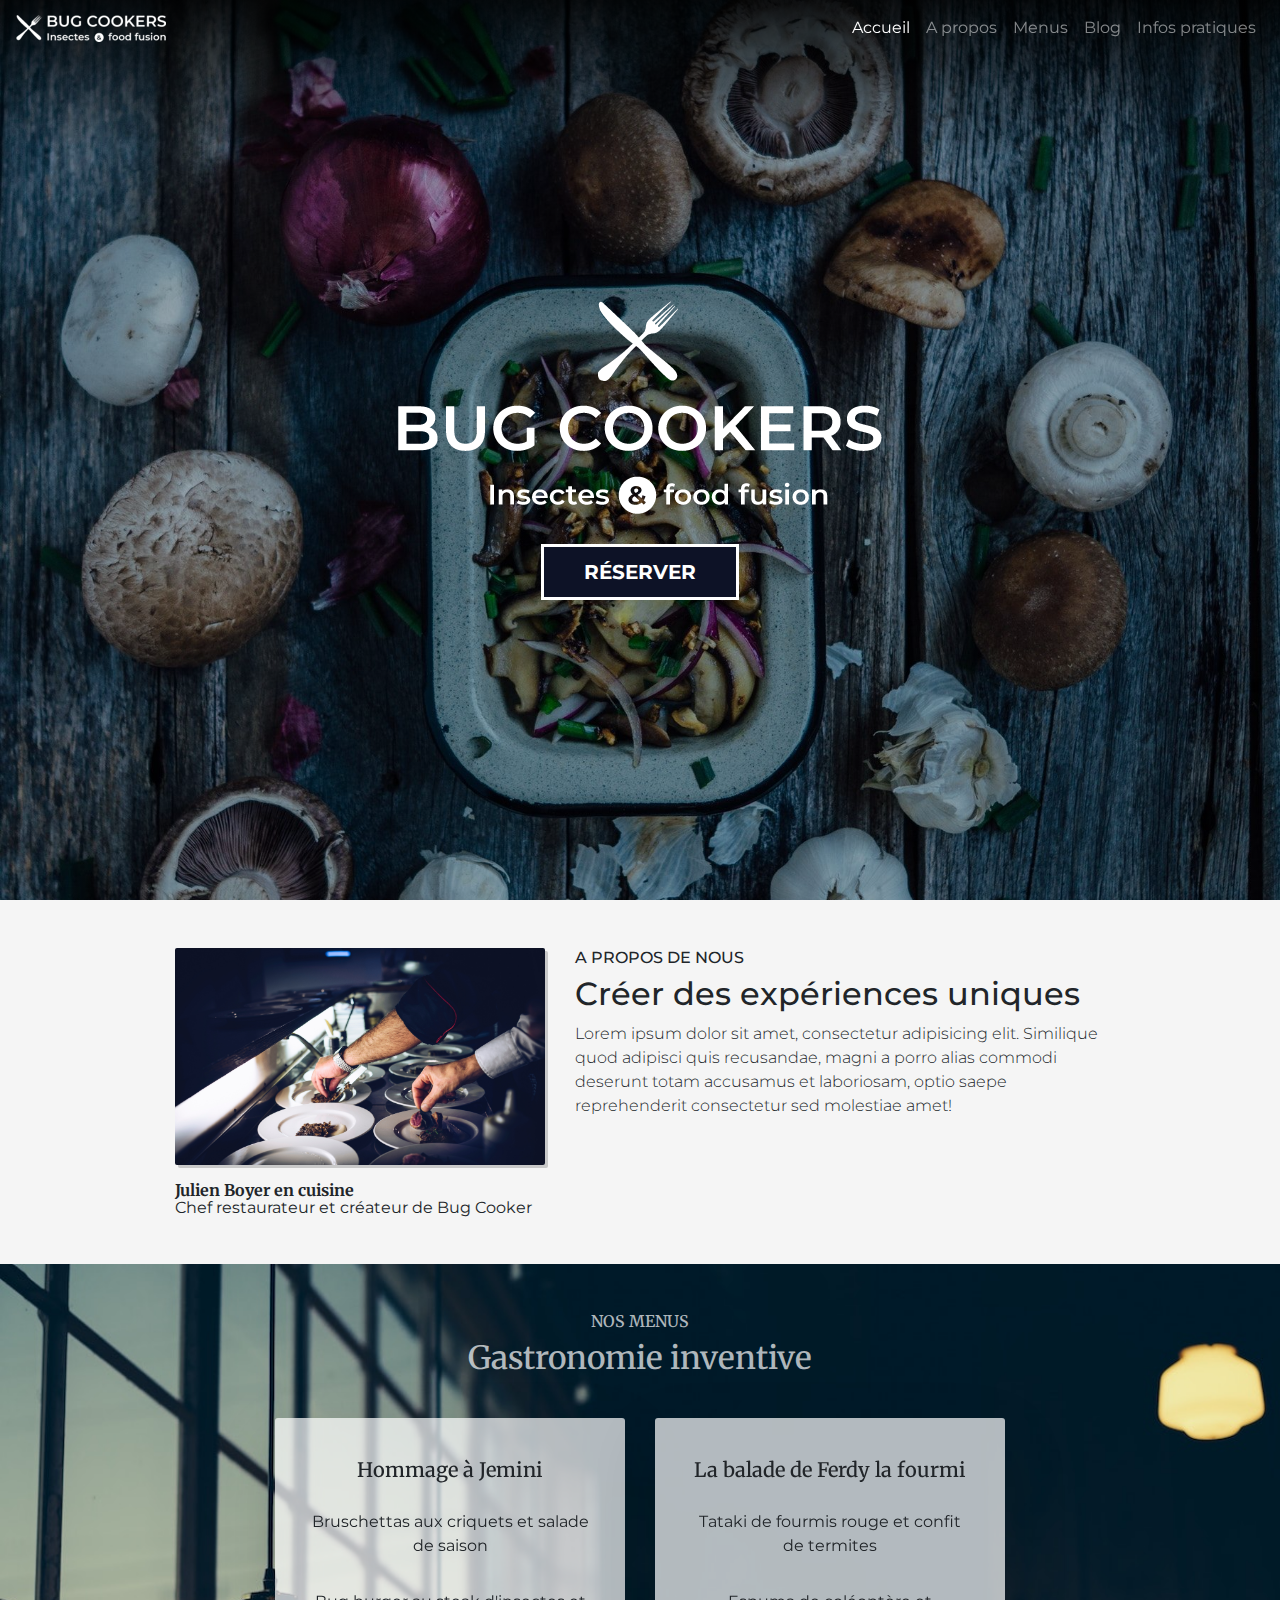
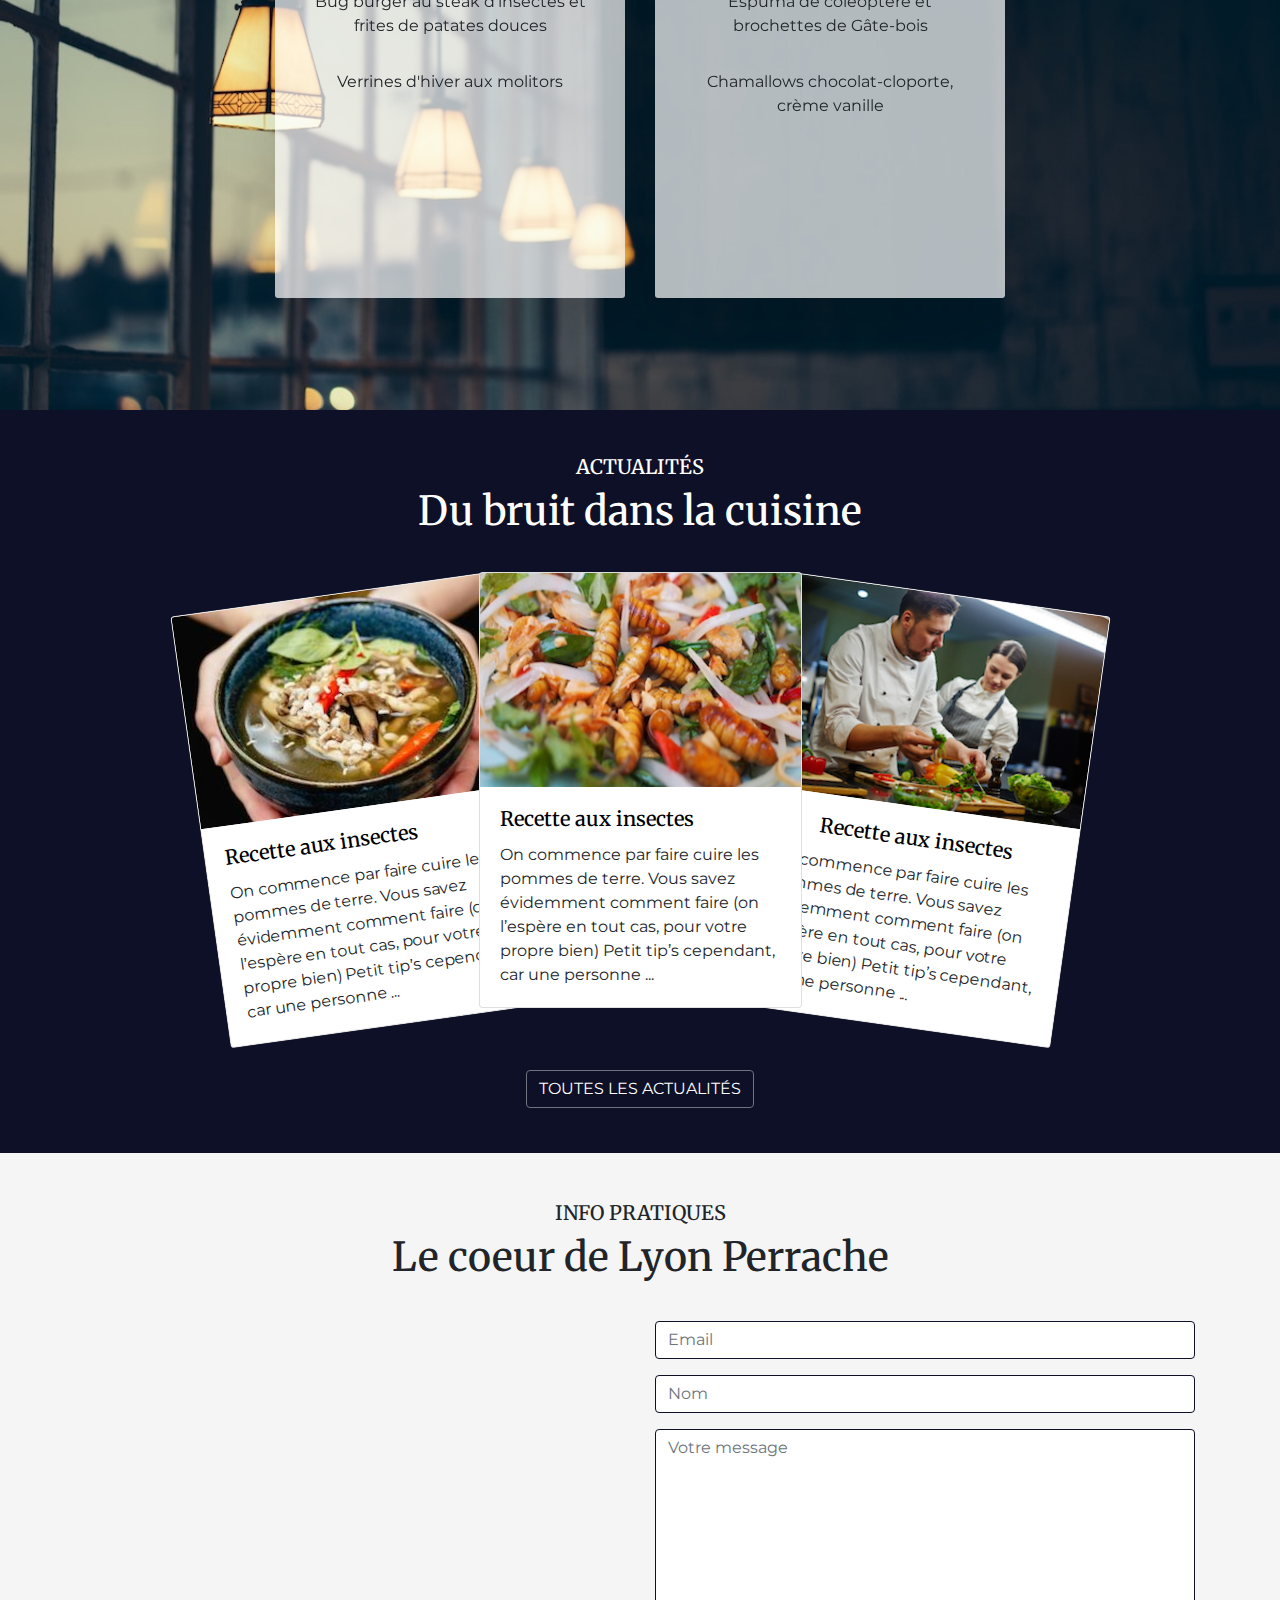
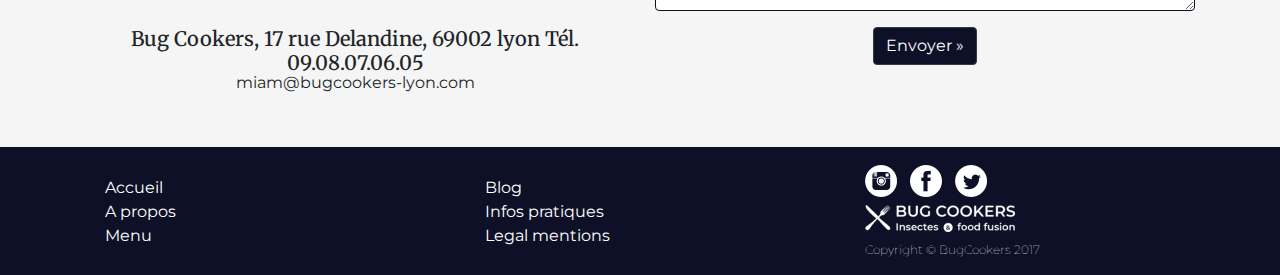
==== commit a6c6f8a1: "Navbar modification" ====
--- a/index.html
+++ b/index.html
@@ -1,4 +1,3 @@
-<!DOCTYPE html>
 <html lang="fr">
 
 <head>
@@ -63,18 +62,13 @@
 
     </div>
     <!-- BOUTON QUI S'AFFICHE SI ON EST SUR MOBILE-->
-    <nav class="navbar navbar-expand-md justify-content-between navbar-dark fixed-top d-none d-xl-block">
-
-        <a class="navbar-brand pt-2" href="#">
-            <img class="img-fluid" src="media/logoBugCookersNav.png" />
+    <nav class="navbar navbar-expand-xl navbar-dark fixed-top">
+
+        <a class="navbar-brand" href="#">
+            <img src="media/logoBugCookersNav.png" />
         </a>
-
-        <button class="btn navbar-toggle navbar-toggler text-white" type="button" data-toggle="collapse" data-target="#navbarNav"
-            aria-controls="navbarNav" aria-expanded="false" aria-label="Toggle navigation">
-            <span class="navbar-toggler-icon"></span>
-        </button>
         <!--NAV QUI S'AFFICHE SI ON EST SUR DESKTOP-->
-        <div class="collapse navbar-collapse justify-content-end" id="navbarNav">
+        <div class="collapse navbar-collapse justify-content-end d-none d-xl-block" id="navbarNav">
             <ul class="navbar-nav">
                 <li class="nav-item">
                     <a class="nav-link js-scrollTo" href="#entete">Accueil</a>
@@ -119,19 +113,18 @@
                 </div>
                 <div class="modal-body">
                     <form id="fReservation">
-                        <ul class="nav nav-tabs navbar-white nav-justified" id="onglets" role="tablist">
+                        <ul class="nav nav-tabs nav-justified" id="onglets" role="tablist">
                             <li class="nav-item">
-                                <a class="nav-link  bg-white text-dark active" id="combien-tab" data-toggle="tab" href="#combien" role="tab" aria-controls="combien"
-                                    aria-selected="true">Nombre</a>
+                                <a class="nav-link active" id="combien-tab" data-toggle="tab" href="#combien" role="tab" aria-controls="combien" aria-selected="true">Nombre</a>
                             </li>
                             <li class="nav-item">
-                                <a class="nav-link  bg-white text-dark" id="jour-tab" data-toggle="tab" href="#jour" role="tab" aria-controls="quand" aria-selected="false">Jour</a>
+                                <a class="nav-link" id="jour-tab" data-toggle="tab" href="#jour" role="tab" aria-controls="quand" aria-selected="false">Jour</a>
                             </li>
                             <li class="nav-item">
-                                <a class="nav-link  bg-white text-dark" id="heure-tab" data-toggle="tab" href="#heure" role="tab" aria-controls="quand" aria-selected="false">Heure</a>
+                                <a class="nav-link" id="heure-tab" data-toggle="tab" href="#heure" role="tab" aria-controls="quand" aria-selected="false">Heure</a>
                             </li>
                             <li class="nav-item">
-                                <a class="nav-link  bg-white text-dark" id="nom-tab" data-toggle="tab" href="#nom" role="tab" aria-controls="nom" aria-selected="false">Qui</a>
+                                <a class="nav-link" id="nom-tab" data-toggle="tab" href="#nom" role="tab" aria-controls="nom" aria-selected="false">Qui</a>
                             </li>
                         </ul>
                         <div class="tab-content" id="contenuTab">
@@ -179,8 +172,8 @@
                             </div>
                             <!-- TAB PANE QUELLE HEURE ? -->
                             <div class="tab-pane fade" id="heure" role="tabpanel" aria-labelledby="heure-tab">
-                                <h2 class="text-center mt-4 mb-4">Pour quelle heure ?</h2>
-                                <h6 class="text-center mb-4">Midi</h6>
+                                <h2 class="text-center mt-3">Pour quelle heure ?</h2>
+                                <h6 class="text-center">Midi</h6>
                                 <div class="d-flex justify-content-center">
                                     <div class="row d-flex carreCombien justify-content-between">
                                         <div class="col-6 col-sm-3 d-flex mb-3">
@@ -197,19 +190,19 @@
                                         </div>
                                     </div>
                                 </div>
-                                <h6 class="text-center mb-4">Soir</h6>
-                                <div class="d-flex justify-content-center">
+                                <h6>Soir</h6>
+                                <div class="d-flex justify-content-between">
                                     <div class="row d-flex carreCombien justify-content-between">
-                                        <div class="col-6 col-sm-3 d-flex mb-3">
+                                        <div class="col-6 col-sm-3 d-flex justify-content-center mb-3">
                                             <button class="nav-link bg-dark text-white btn btn-lg pillsReservation" href="#">19h00</button>
                                         </div>
-                                        <div class="col-6 col-sm-3 d-flex mb-3">
+                                        <div class="col-6 col-sm-3 d-flex justify-content-center mb-3">
                                             <button class="nav-link bg-dark text-white btn btn-lg pillsReservation" href="#">19h30</button>
                                         </div>
-                                        <div class="col-6 col-sm-3 d-flex mb-3">
+                                        <div class="col-6 col-sm-3 d-flex justify-content-center mb-3">
                                             <button class="nav-link bg-dark text-white btn btn-lg pillsReservation" href="#">20h00</button>
                                         </div>
-                                        <div class="col-6 col-sm-3 d-flex mb-3">
+                                        <div class="col-6 col-sm-3 d-flex justify-content-center mb-3">
                                             <button class="nav-link bg-dark text-white btn btn-lg pillsReservation" href="#">20h30</button>
                                         </div>
                                     </div>
@@ -219,31 +212,18 @@
                             <!-- TAB PANE NOM ? -->
                             <div class="form-group tab-pane fade" id="nom" role="tabpanel" aria-labelledby="nom-tab">
 
-                                <h2 class="text-center mt-5 mb-5">A quel nom ?</h2>
-                                <div class="form-group row">
-                                    <label for="colFormLabelLg" class="col-sm-2 col-form-label col-form-label-lg">Nom</label>
-                                    <div class="col-sm-10">
-                                        <input type="text" class="form-control form-control-lg" id="colFormLabelLg" placeholder="Nom et prénom">
-                                    </div>
-                                </div>
-                                <div class="form-group row">
-                                    <label for="colFormLabelLg" class="col-sm-2 col-form-label col-form-label-lg">Email</label>
-                                    <div class="col-sm-10">
-                                        <input type="email" class="form-control form-control-lg" id="colFormLabelLg" placeholder="nom@domaine.com">
-                                    </div>
-                                </div>
-                                <div class="form-group row">
-                                    <label for="colFormLabelLg" class="col-sm-2 col-form-label col-form-label-lg">Téléphone</label>
-                                    <div class="col-sm-10">
-                                        <input type="text" class="form-control form-control-lg" id="colFormLabelLg" placeholder="+33 ...">
-                                    </div>
-                                </div>
-                                <div class="row justify-content-center">
-                                    <a class="btn bg-dark text-white" id="resumeR-tab" data-toggle="tab" href="#resumeR" role="button">Terminer</a>
-                                </div>
+                                <h2 class="text-center mt-5">A quel nom ?</h2>
+                                <input type="text" class="form-control-lg" placeholder="Nom">
+                                <input type="text" class="form-control-lg" placeholder="Adresse email">
+                                <div class="custom-control custom-checkbox">
+                                    <input type="checkbox" class="custom-control-input" id="checkNewsletter">
+                                    <label class="custom-control-label" for="checkNewsletter">Je m'abonne à la newsletter</label>
+                                </div>
+                                <input type="text" class="form-control-lg" placeholder="N° de téléphone">
+                                <button>Précédent</button>
                             </div>
                             <!-- TAB PANE RESUME ? -->
-                            <div id="resumeR" class="tab-pane fade" role="tabpanel" aria-labelledby="nav-resume-tab">
+                            <div class="tab-pane fade">
                                 <div>Réservation</div>
                                 <div>Juien Foucher. Réservation pour 4 personnes, le vendredi 16 mars à 19h30</div>
                                 <div>A très bientôt</div>
@@ -457,13 +437,13 @@
                     <!-- == Cards == -->
                     <!-- card left -->
                     <div class="card cardleft" data-toggle="modal" data-target="#exampleModal">
-                        <img class="card-img-top " src="media/lao-cafe-56.jpg " alt="Card image cap">
+                        <img class="card-img-top " src="media/lao-cafe-56.jpg " alt="Card image cap ">
                         <div class="card-body ">
-                            <h5 class="card-title left">L’incontournable soupe d'hiver !</h5>
-
-
-                            <p class="card-text ">Quel est LE plat qu’on a en tête dès qu’on évoque le mot « plat hivernal ». LE plat le plus convivial
-                                du monde [...]</p>
+                            <h5 class="card-title left">Recette aux insectes</h5>
+
+
+                            <p class="card-text ">On commence par faire cuire les pommes de terre. Vous savez évidemment comment faire (on l’espère
+                                en tout cas, pour votre propre bien) Petit tip’s cependant, car une personne ...</p>
                         </div>
                     </div>
                 </div>
@@ -473,10 +453,10 @@
                     <div class="card cardcenter" data-toggle="modal" data-target="#exampleModal1 ">
                         <img class="card-img-top " src="media/insectes-comestibles.jpg " alt="Card image cap ">
                         <div class="card-body ">
-                            <h5 class="card-title left ">Écrasé de pomme de terre aux molitors</h5>
+                            <h5 class="card-title left ">Recette aux insectes</h5>
 
                             <p class="card-text ">On commence par faire cuire les pommes de terre. Vous savez évidemment comment faire (on l’espère
-                                en tout cas, pour votre propre bien) Petit tip’s cependant [...]</p>
+                                en tout cas, pour votre propre bien) Petit tip’s cependant, car une personne ...</p>
                         </div>
                     </div>
                 </div>
@@ -486,10 +466,10 @@
                     <div class="card cardright" data-toggle="modal" data-target="#exampleModal2">
                         <img class="card-img-top " src="media/cuisinierJulienBoyer.jpg " alt="Card image cap ">
                         <div class="card-body ">
-                            <h5 class="card-title"> Interview de notre chef Julien Boyer dans le Gault Millau</h5>
-
-                            <p class="card-text ">Nous avons décidé de sortir un peu de la fourmilière et d’aller à la rencontre de personnalités
-                                inspirantes pour leur demander [...]</p>
+                            <h5 class="card-title">Recette aux insectes</h5>
+
+                            <p class="card-text ">On commence par faire cuire les pommes de terre. Vous savez évidemment comment faire (on l’espère
+                                en tout cas, pour votre propre bien) Petit tip’s cependant, car une personne ...</p>
                         </div>
                     </div>
                 </div>
@@ -744,7 +724,7 @@
                 </div>
             </div>
             <div class="mt-5 text-center">
-                <a href="Blog/index.html" class="btn btn-outline-secondary">TOUTES LES ACTUALITÉS</a>
+                <button type="button " class="btn btn-outline-secondary ">TOUTES LES ACTUALITÉS</button>
             </div>
         </div>
 
@@ -803,23 +783,23 @@
                 <div class="col-md-4 align-self-center ">
                     <ul class="list-unstyled ">
                         <li>
-                            <a class="js-scrollTo" href="#entete">Accueil</a>
+                            <a href="#entete">Accueil</a>
                         </li>
                         <li>
-                            <a class="js-scrollTo" href="#apropos">A propos</a>
+                            <a href="#apropos">A propos</a>
                         </li>
                         <li>
-                            <a class="js-scrollTo" href="#menudsktp">Menu</a>
+                            <a href="#menudsktp">Menu</a>
                         </li>
                     </ul>
                 </div>
                 <div class="col-md-4 align-self-center ">
                     <ul class="list-unstyled ">
                         <li>
-                            <a class="js-scrollTo" href="#blog">Blog</a>
+                            <a href="#blog">Blog</a>
                         </li>
                         <li>
-                            <a class="js-scrollTo" href="#infos ">Infos pratiques</a>
+                            <a href="#infos ">Infos pratiques</a>
                         </li>
                         <li>
                             <a href="#">Legal mentions</a>
@@ -860,6 +840,7 @@
         crossorigin="anonymous "></script>
     <script src="https://maxcdn.bootstrapcdn.com/bootstrap/4.0.0/js/bootstrap.min.js " integrity="sha384-JZR6Spejh4U02d8jOt6vLEHfe/JQGiRRSQQxSfFWpi1MquVdAyjUar5+76PVCmYl "
         crossorigin="anonymous "></script>
+
     <script src="jquery.flip.min.js "></script>
     <script src="jquery.paroller.min.js"></script>
     <script src="essai.js "></script>
@@ -867,6 +848,8 @@
     <script src="index.js"></script>
     <script src="js/pg-calendar-master/dist/js/pignose.calendar.full.js"></script>
     <script src="js/script.js"></script>
+
+
 </body>
 
 </html>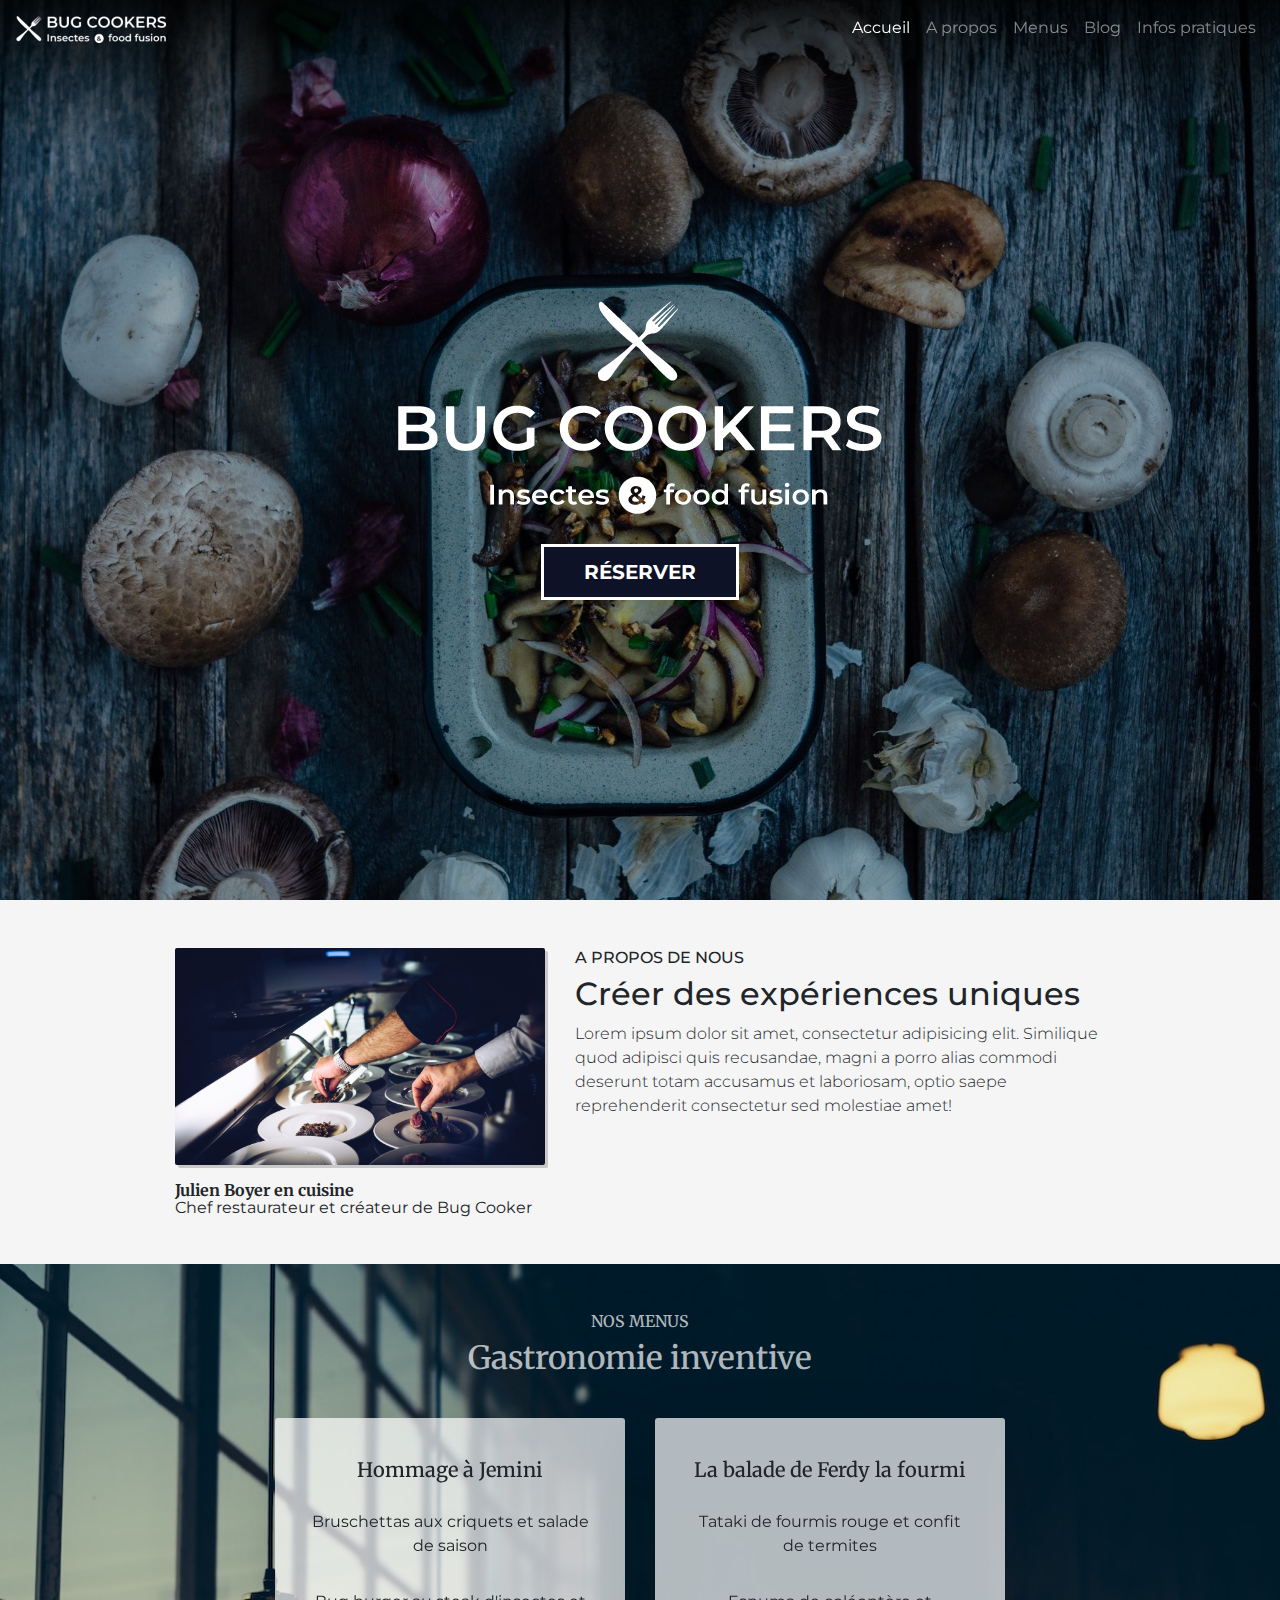
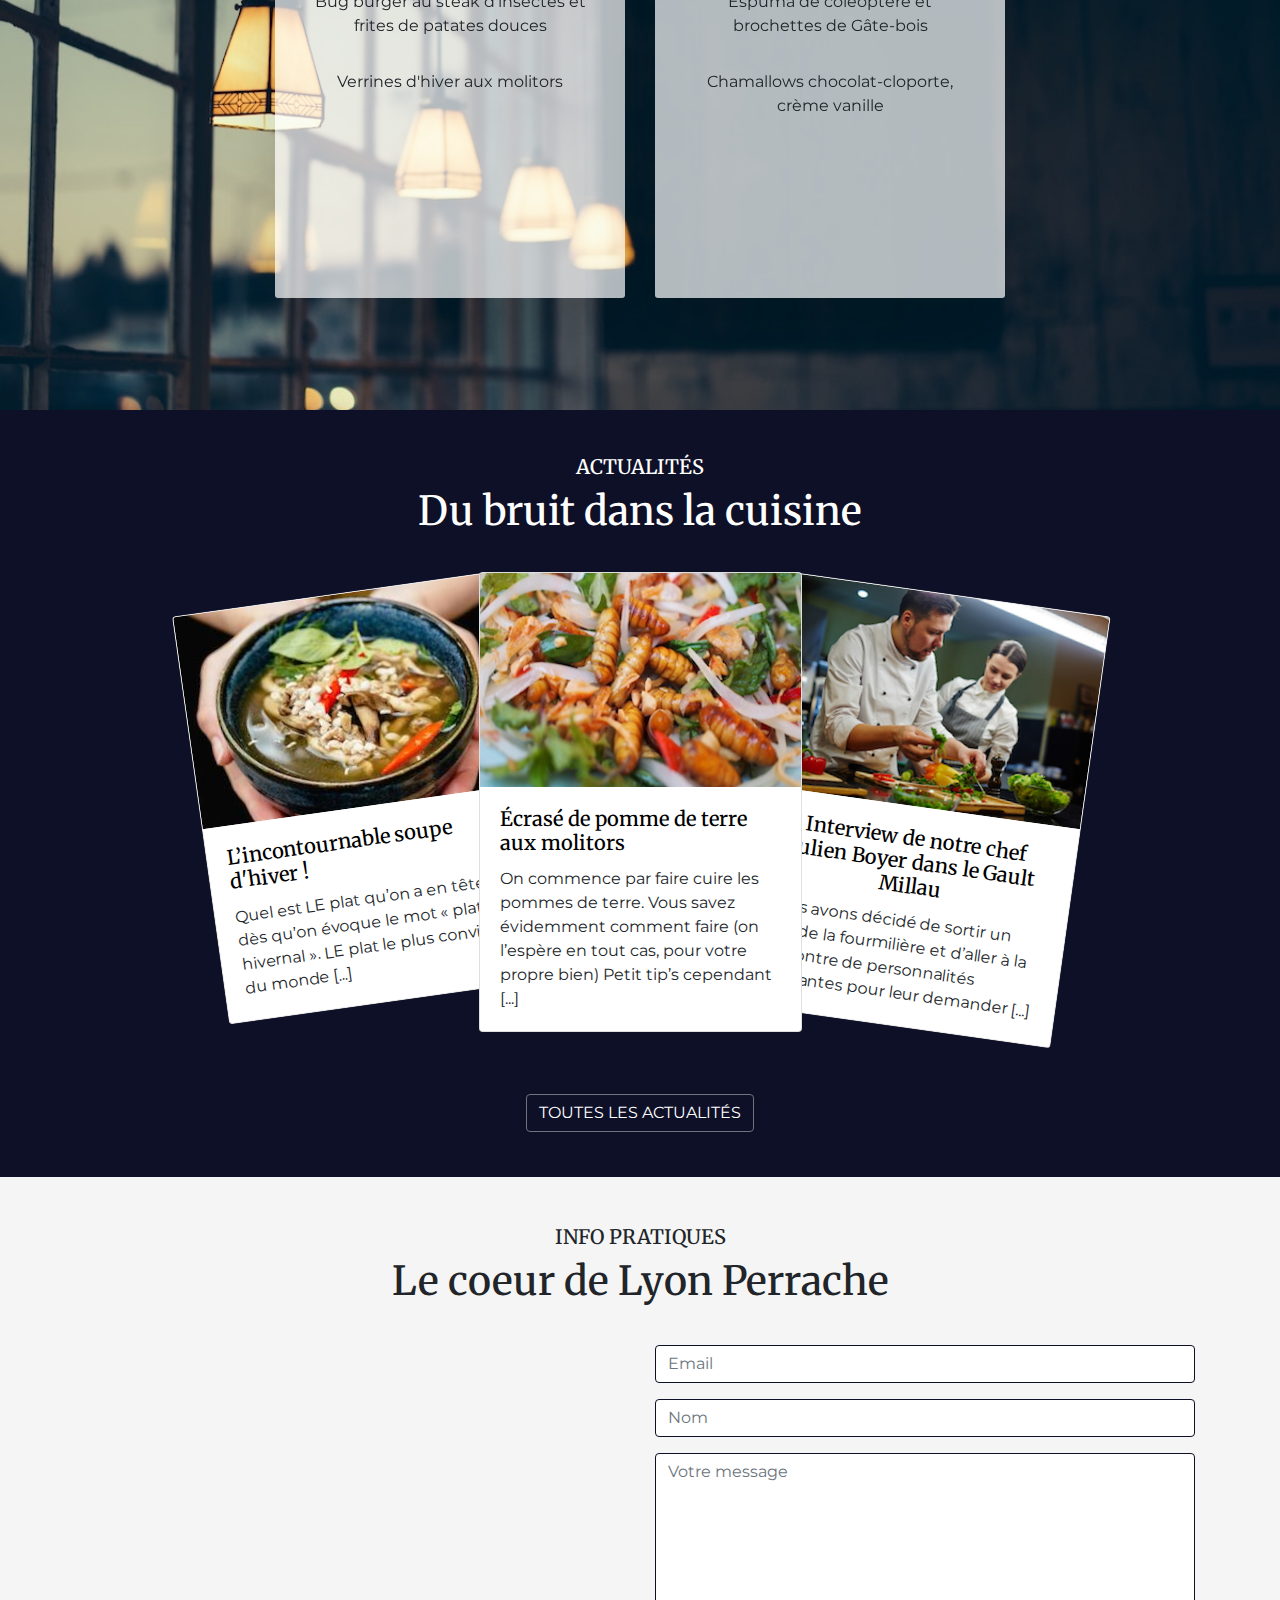
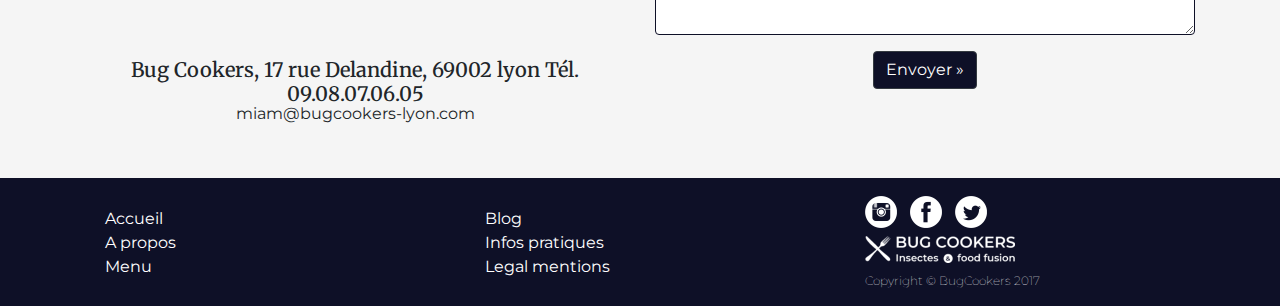
==== commit 6f50e20a: "Navbar modification (#51)" ====
--- a/index.html
+++ b/index.html
@@ -1,3 +1,4 @@
+<!DOCTYPE html>
 <html lang="fr">
 
 <head>
@@ -113,18 +114,19 @@
                 </div>
                 <div class="modal-body">
                     <form id="fReservation">
-                        <ul class="nav nav-tabs nav-justified" id="onglets" role="tablist">
+                        <ul class="nav nav-tabs navbar-white nav-justified" id="onglets" role="tablist">
                             <li class="nav-item">
-                                <a class="nav-link active" id="combien-tab" data-toggle="tab" href="#combien" role="tab" aria-controls="combien" aria-selected="true">Nombre</a>
+                                <a class="nav-link  bg-white text-dark active" id="combien-tab" data-toggle="tab" href="#combien" role="tab" aria-controls="combien"
+                                    aria-selected="true">Nombre</a>
                             </li>
                             <li class="nav-item">
-                                <a class="nav-link" id="jour-tab" data-toggle="tab" href="#jour" role="tab" aria-controls="quand" aria-selected="false">Jour</a>
+                                <a class="nav-link  bg-white text-dark" id="jour-tab" data-toggle="tab" href="#jour" role="tab" aria-controls="quand" aria-selected="false">Jour</a>
                             </li>
                             <li class="nav-item">
-                                <a class="nav-link" id="heure-tab" data-toggle="tab" href="#heure" role="tab" aria-controls="quand" aria-selected="false">Heure</a>
+                                <a class="nav-link  bg-white text-dark" id="heure-tab" data-toggle="tab" href="#heure" role="tab" aria-controls="quand" aria-selected="false">Heure</a>
                             </li>
                             <li class="nav-item">
-                                <a class="nav-link" id="nom-tab" data-toggle="tab" href="#nom" role="tab" aria-controls="nom" aria-selected="false">Qui</a>
+                                <a class="nav-link  bg-white text-dark" id="nom-tab" data-toggle="tab" href="#nom" role="tab" aria-controls="nom" aria-selected="false">Qui</a>
                             </li>
                         </ul>
                         <div class="tab-content" id="contenuTab">
@@ -172,8 +174,8 @@
                             </div>
                             <!-- TAB PANE QUELLE HEURE ? -->
                             <div class="tab-pane fade" id="heure" role="tabpanel" aria-labelledby="heure-tab">
-                                <h2 class="text-center mt-3">Pour quelle heure ?</h2>
-                                <h6 class="text-center">Midi</h6>
+                                <h2 class="text-center mt-4 mb-4">Pour quelle heure ?</h2>
+                                <h6 class="text-center mb-4">Midi</h6>
                                 <div class="d-flex justify-content-center">
                                     <div class="row d-flex carreCombien justify-content-between">
                                         <div class="col-6 col-sm-3 d-flex mb-3">
@@ -190,19 +192,19 @@
                                         </div>
                                     </div>
                                 </div>
-                                <h6>Soir</h6>
-                                <div class="d-flex justify-content-between">
+                                <h6 class="text-center mb-4">Soir</h6>
+                                <div class="d-flex justify-content-center">
                                     <div class="row d-flex carreCombien justify-content-between">
-                                        <div class="col-6 col-sm-3 d-flex justify-content-center mb-3">
+                                        <div class="col-6 col-sm-3 d-flex mb-3">
                                             <button class="nav-link bg-dark text-white btn btn-lg pillsReservation" href="#">19h00</button>
                                         </div>
-                                        <div class="col-6 col-sm-3 d-flex justify-content-center mb-3">
+                                        <div class="col-6 col-sm-3 d-flex mb-3">
                                             <button class="nav-link bg-dark text-white btn btn-lg pillsReservation" href="#">19h30</button>
                                         </div>
-                                        <div class="col-6 col-sm-3 d-flex justify-content-center mb-3">
+                                        <div class="col-6 col-sm-3 d-flex mb-3">
                                             <button class="nav-link bg-dark text-white btn btn-lg pillsReservation" href="#">20h00</button>
                                         </div>
-                                        <div class="col-6 col-sm-3 d-flex justify-content-center mb-3">
+                                        <div class="col-6 col-sm-3 d-flex mb-3">
                                             <button class="nav-link bg-dark text-white btn btn-lg pillsReservation" href="#">20h30</button>
                                         </div>
                                     </div>
@@ -212,18 +214,31 @@
                             <!-- TAB PANE NOM ? -->
                             <div class="form-group tab-pane fade" id="nom" role="tabpanel" aria-labelledby="nom-tab">
 
-                                <h2 class="text-center mt-5">A quel nom ?</h2>
-                                <input type="text" class="form-control-lg" placeholder="Nom">
-                                <input type="text" class="form-control-lg" placeholder="Adresse email">
-                                <div class="custom-control custom-checkbox">
-                                    <input type="checkbox" class="custom-control-input" id="checkNewsletter">
-                                    <label class="custom-control-label" for="checkNewsletter">Je m'abonne à la newsletter</label>
-                                </div>
-                                <input type="text" class="form-control-lg" placeholder="N° de téléphone">
-                                <button>Précédent</button>
+                                <h2 class="text-center mt-5 mb-5">A quel nom ?</h2>
+                                <div class="form-group row">
+                                    <label for="colFormLabelLg" class="col-sm-2 col-form-label col-form-label-lg">Nom</label>
+                                    <div class="col-sm-10">
+                                        <input type="text" class="form-control form-control-lg" id="colFormLabelLg" placeholder="Nom et prénom">
+                                    </div>
+                                </div>
+                                <div class="form-group row">
+                                    <label for="colFormLabelLg" class="col-sm-2 col-form-label col-form-label-lg">Email</label>
+                                    <div class="col-sm-10">
+                                        <input type="email" class="form-control form-control-lg" id="colFormLabelLg" placeholder="nom@domaine.com">
+                                    </div>
+                                </div>
+                                <div class="form-group row">
+                                    <label for="colFormLabelLg" class="col-sm-2 col-form-label col-form-label-lg">Téléphone</label>
+                                    <div class="col-sm-10">
+                                        <input type="text" class="form-control form-control-lg" id="colFormLabelLg" placeholder="+33 ...">
+                                    </div>
+                                </div>
+                                <div class="row justify-content-center">
+                                    <a class="btn bg-dark text-white" id="resumeR-tab" data-toggle="tab" href="#resumeR" role="button">Terminer</a>
+                                </div>
                             </div>
                             <!-- TAB PANE RESUME ? -->
-                            <div class="tab-pane fade">
+                            <div id="resumeR" class="tab-pane fade" role="tabpanel" aria-labelledby="nav-resume-tab">
                                 <div>Réservation</div>
                                 <div>Juien Foucher. Réservation pour 4 personnes, le vendredi 16 mars à 19h30</div>
                                 <div>A très bientôt</div>
@@ -437,13 +452,13 @@
                     <!-- == Cards == -->
                     <!-- card left -->
                     <div class="card cardleft" data-toggle="modal" data-target="#exampleModal">
-                        <img class="card-img-top " src="media/lao-cafe-56.jpg " alt="Card image cap ">
+                        <img class="card-img-top " src="media/lao-cafe-56.jpg " alt="Card image cap">
                         <div class="card-body ">
-                            <h5 class="card-title left">Recette aux insectes</h5>
-
-
-                            <p class="card-text ">On commence par faire cuire les pommes de terre. Vous savez évidemment comment faire (on l’espère
-                                en tout cas, pour votre propre bien) Petit tip’s cependant, car une personne ...</p>
+                            <h5 class="card-title left">L’incontournable soupe d'hiver !</h5>
+
+
+                            <p class="card-text ">Quel est LE plat qu’on a en tête dès qu’on évoque le mot « plat hivernal ». LE plat le plus convivial
+                                du monde [...]</p>
                         </div>
                     </div>
                 </div>
@@ -453,10 +468,10 @@
                     <div class="card cardcenter" data-toggle="modal" data-target="#exampleModal1 ">
                         <img class="card-img-top " src="media/insectes-comestibles.jpg " alt="Card image cap ">
                         <div class="card-body ">
-                            <h5 class="card-title left ">Recette aux insectes</h5>
+                            <h5 class="card-title left ">Écrasé de pomme de terre aux molitors</h5>
 
                             <p class="card-text ">On commence par faire cuire les pommes de terre. Vous savez évidemment comment faire (on l’espère
-                                en tout cas, pour votre propre bien) Petit tip’s cependant, car une personne ...</p>
+                                en tout cas, pour votre propre bien) Petit tip’s cependant [...]</p>
                         </div>
                     </div>
                 </div>
@@ -466,10 +481,10 @@
                     <div class="card cardright" data-toggle="modal" data-target="#exampleModal2">
                         <img class="card-img-top " src="media/cuisinierJulienBoyer.jpg " alt="Card image cap ">
                         <div class="card-body ">
-                            <h5 class="card-title">Recette aux insectes</h5>
-
-                            <p class="card-text ">On commence par faire cuire les pommes de terre. Vous savez évidemment comment faire (on l’espère
-                                en tout cas, pour votre propre bien) Petit tip’s cependant, car une personne ...</p>
+                            <h5 class="card-title"> Interview de notre chef Julien Boyer dans le Gault Millau</h5>
+
+                            <p class="card-text ">Nous avons décidé de sortir un peu de la fourmilière et d’aller à la rencontre de personnalités
+                                inspirantes pour leur demander [...]</p>
                         </div>
                     </div>
                 </div>
@@ -724,7 +739,7 @@
                 </div>
             </div>
             <div class="mt-5 text-center">
-                <button type="button " class="btn btn-outline-secondary ">TOUTES LES ACTUALITÉS</button>
+                <a href="Blog/index.html" class="btn btn-outline-secondary">TOUTES LES ACTUALITÉS</a>
             </div>
         </div>
 
@@ -783,23 +798,23 @@
                 <div class="col-md-4 align-self-center ">
                     <ul class="list-unstyled ">
                         <li>
-                            <a href="#entete">Accueil</a>
+                            <a class="js-scrollTo" href="#entete">Accueil</a>
                         </li>
                         <li>
-                            <a href="#apropos">A propos</a>
+                            <a class="js-scrollTo" href="#apropos">A propos</a>
                         </li>
                         <li>
-                            <a href="#menudsktp">Menu</a>
+                            <a class="js-scrollTo" href="#menudsktp">Menu</a>
                         </li>
                     </ul>
                 </div>
                 <div class="col-md-4 align-self-center ">
                     <ul class="list-unstyled ">
                         <li>
-                            <a href="#blog">Blog</a>
+                            <a class="js-scrollTo" href="#blog">Blog</a>
                         </li>
                         <li>
-                            <a href="#infos ">Infos pratiques</a>
+                            <a class="js-scrollTo" href="#infos ">Infos pratiques</a>
                         </li>
                         <li>
                             <a href="#">Legal mentions</a>
@@ -840,7 +855,6 @@
         crossorigin="anonymous "></script>
     <script src="https://maxcdn.bootstrapcdn.com/bootstrap/4.0.0/js/bootstrap.min.js " integrity="sha384-JZR6Spejh4U02d8jOt6vLEHfe/JQGiRRSQQxSfFWpi1MquVdAyjUar5+76PVCmYl "
         crossorigin="anonymous "></script>
-
     <script src="jquery.flip.min.js "></script>
     <script src="jquery.paroller.min.js"></script>
     <script src="essai.js "></script>
@@ -848,8 +862,6 @@
     <script src="index.js"></script>
     <script src="js/pg-calendar-master/dist/js/pignose.calendar.full.js"></script>
     <script src="js/script.js"></script>
-
-
 </body>
 
 </html>